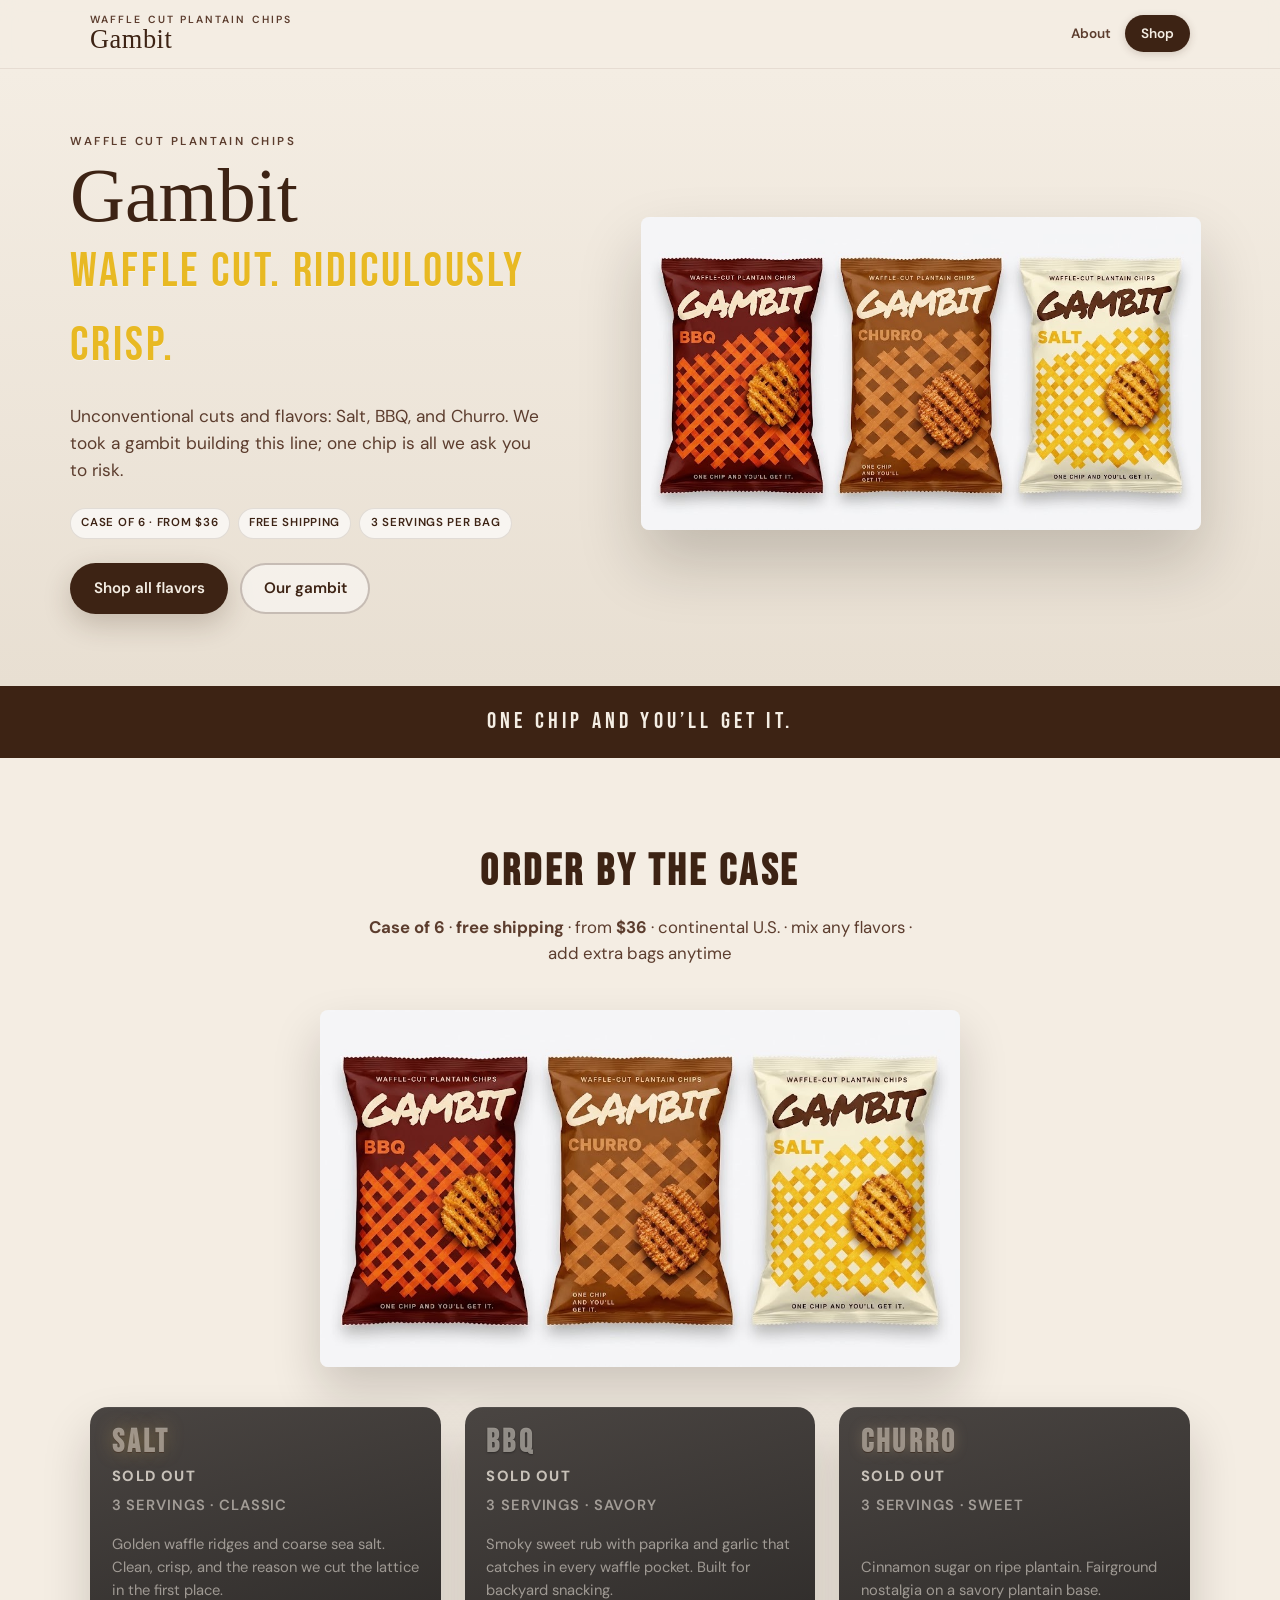
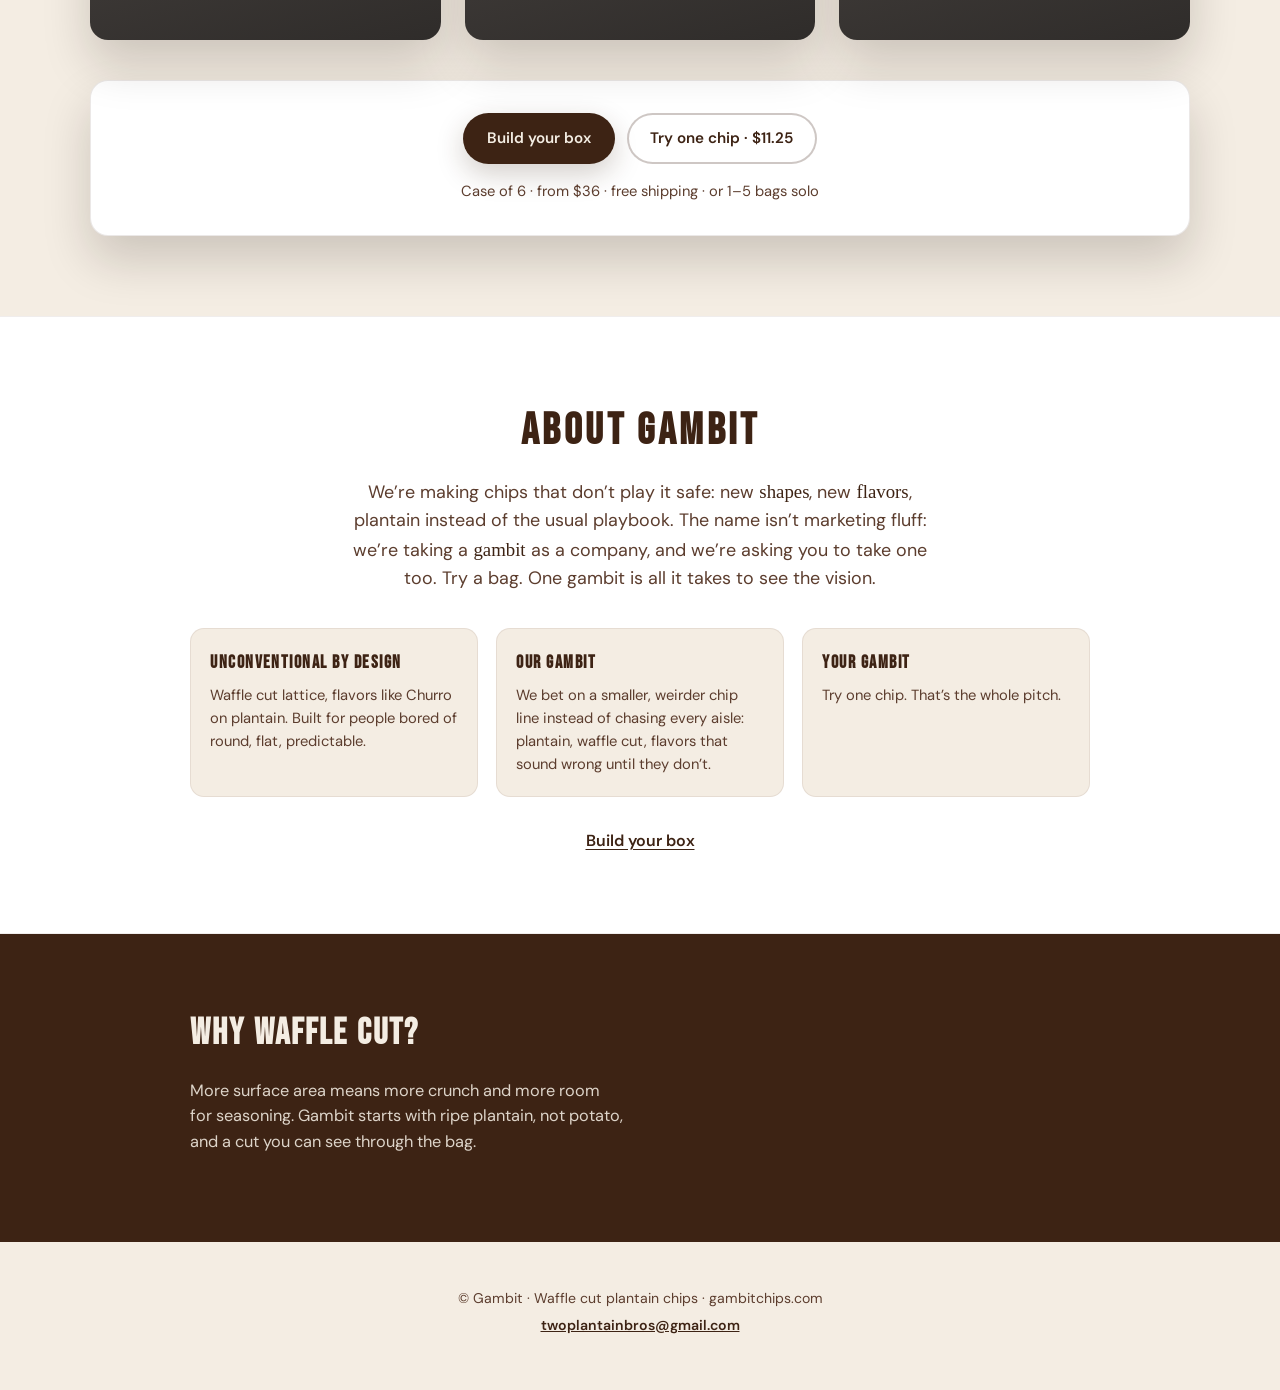
==== index.html @ 4ff1bb18 "Mark Churro sold out across shop and checkout. Co-authored-by: Cursor <cursoragent@cursor.com>" ====
<!DOCTYPE html>
<html lang="en">
  <head>
    <meta charset="utf-8" />
    <meta name="viewport" content="width=device-width, initial-scale=1" />
    <title>Gambit | Waffle Cut Plantain Chips</title>
    <meta
      name="description"
      content="Gambit waffle cut plantain chips: Salt, BBQ, and Churro. Case of 6 with free shipping from $36."
    />
    <meta property="og:type" content="website" />
    <meta property="og:title" content="Gambit | Waffle Cut Plantain Chips" />
    <meta
      property="og:description"
      content="Salt, BBQ, and Churro. One chip and you'll get it."
    />
    <meta property="og:image" content="https://gambitchips.com/assets/chips-three-bags.jpeg" />
    <meta name="twitter:card" content="summary_large_image" />
    <meta name="twitter:title" content="Gambit | Waffle Cut Plantain Chips" />
    <meta
      name="twitter:description"
      content="Salt, BBQ, and Churro. One chip and you'll get it."
    />
    <meta name="twitter:image" content="https://gambitchips.com/assets/chips-three-bags.jpeg" />
    <link rel="icon" href="assets/favicon.svg" type="image/svg+xml" />
    <link rel="apple-touch-icon" href="assets/favicon.svg" />
    <link rel="preconnect" href="https://fonts.googleapis.com" />
    <link rel="preconnect" href="https://fonts.gstatic.com" crossorigin />
    <link
      href="https://fonts.googleapis.com/css2?family=Bebas+Neue&family=DM+Sans:ital,opsz,wght@0,9..40,400;0,9..40,500;0,9..40,600;0,9..40,700;1,9..40,400&family=Permanent+Marker&display=swap"
      rel="stylesheet"
    />
    <link rel="stylesheet" href="assets/site.css" />
  </head>
  <body>
    <header class="site-header">
      <div class="header-inner">
        <a class="brand-lockup" href="index.html">
          <span>Waffle cut plantain chips</span>
          <span class="gambit">Gambit</span>
        </a>
        <nav class="header-nav" aria-label="Primary">
          <a href="#about">About</a>
          <a class="header-cta" href="build.html">Shop</a>
        </nav>
      </div>
    </header>

    <main id="top">
      <section class="hero waffle-texture" aria-labelledby="hero-title">
        <div class="hero-inner">
          <div class="hero-copy">
            <p class="eyebrow">Waffle cut plantain chips</p>
            <h1 id="hero-title">Gambit</h1>
            <p class="hero-flavor-line">Waffle cut. Ridiculously crisp.</p>
            <p class="hero-lede">
              Unconventional cuts and flavors: Salt, BBQ, and Churro. We took a gambit building
              this line; one chip is all we ask you to risk.
            </p>
            <div class="hero-badges" aria-label="Product highlights">
              <span class="badge">Case of 6 · from $36</span>
              <span class="badge">Free shipping</span>
              <span class="badge">3 servings per bag</span>
            </div>
            <div class="hero-actions">
              <a class="btn btn-primary" href="build.html">Shop all flavors</a>
              <a class="btn btn-ghost" href="#about">Our gambit</a>
            </div>
          </div>
          <figure class="hero-lineup">
            <img
              src="assets/chips-three-bags.jpeg"
              width="1024"
              height="572"
              alt="Gambit waffle cut plantain chips: BBQ, Churro, and Salt bags"
            />
          </figure>
        </div>
      </section>

      <div class="tagline-band" role="doc-subtitle">
        <p>One chip and you&rsquo;ll get it.</p>
      </div>

      <section class="flavors" id="shop" aria-labelledby="shop-title">
        <div class="section-head">
          <h2 id="shop-title">Order by the case</h2>
          <p>
            <strong>Case of 6</strong> · <strong>free shipping</strong> · from <strong>$36</strong> ·
            continental U.S. · mix any flavors · add extra bags anytime
          </p>
        </div>

        <figure class="shop-lineup">
          <img
            src="assets/chips-three-bags.jpeg"
            width="1024"
            height="572"
            alt="Gambit BBQ, Churro, and Salt bags. Pick your flavor below."
            loading="lazy"
          />
        </figure>

        <div class="flavor-grid">
          <article class="flavor-card salt is-sold-out">
            <div class="flavor-details">
              <h3 class="flavor-name">Salt</h3>
              <p class="sold-out-banner" role="status">Sold out</p>
              <p class="meta-line">3 servings · classic</p>
              <p>
                Golden waffle ridges and coarse sea salt. Clean, crisp, and the reason we cut the
                lattice in the first place.
              </p>
            </div>
          </article>

          <article class="flavor-card bbq is-sold-out">
            <div class="flavor-details">
              <h3 class="flavor-name">BBQ</h3>
              <p class="sold-out-banner" role="status">Sold out</p>
              <p class="meta-line">3 servings · savory</p>
              <p>
                Smoky sweet rub with paprika and garlic that catches in every waffle pocket. Built
                for backyard snacking.
              </p>
            </div>
          </article>

          <article class="flavor-card churro is-sold-out">
            <div class="flavor-details">
              <h3 class="flavor-name">Churro</h3>
              <p class="sold-out-banner" role="status">Sold out</p>
              <p class="meta-line">3 servings · sweet</p>
              <p>
                Cinnamon sugar on ripe plantain. Fairground nostalgia on a savory plantain base.
              </p>
            </div>
          </article>
        </div>

        <div class="shop-cta-panel">
          <div class="shop-cta-actions">
            <a class="btn btn-primary shop-cta-btn" href="build.html">Build your box</a>
            <a class="btn btn-ghost shop-cta-btn" href="buy.html">Try one chip · $11.25</a>
          </div>
          <p class="shop-cta-note">Case of 6 · from $36 · free shipping · or 1–5 bags solo</p>
        </div>
      </section>

      <section class="about" id="about" aria-labelledby="about-title">
        <div class="about-inner">
          <h2 id="about-title">About Gambit</h2>
          <p class="about-lede">
            We&rsquo;re making chips that don&rsquo;t play it safe: new <em>shapes</em>, new
            <em>flavors</em>, plantain instead of the usual playbook. The name isn&rsquo;t marketing
            fluff: we&rsquo;re taking a <em>gambit</em> as a company, and we&rsquo;re asking you to
            take one too. Try a bag. One gambit is all it takes to see the vision.
          </p>
          <ul class="about-pillars">
            <li>
              <strong>Unconventional by design</strong>
              <p>
                Waffle cut lattice, flavors like Churro on plantain. Built for people bored of
                round, flat, predictable.
              </p>
            </li>
            <li>
              <strong>Our gambit</strong>
              <p>
                We bet on a smaller, weirder chip line instead of chasing every aisle: plantain,
                waffle cut, flavors that sound wrong until they don&rsquo;t.
              </p>
            </li>
            <li>
              <strong>Your gambit</strong>
              <p>
                Try one chip. That&rsquo;s the whole pitch.
              </p>
            </li>
          </ul>
          <p class="about-cta"><a href="build.html">Build your box</a></p>
        </div>
      </section>

      <section class="story" id="story" aria-labelledby="story-title">
        <div class="story-inner">
          <div>
            <h2 id="story-title">Why waffle cut?</h2>
            <p>
              More surface area means more crunch and more room for seasoning. Gambit starts with
              ripe plantain, not potato, and a cut you can see through the bag.
            </p>
          </div>
        </div>
      </section>
    </main>

    <footer>
      <p>&copy; Gambit · Waffle cut plantain chips · gambitchips.com</p>
      <p>
        <a href="mailto:twoplantainbros@gmail.com">twoplantainbros@gmail.com</a>
      </p>
    </footer>

    <script>
      (function () {
        var qs = window.location.search;
        if (qs.indexOf("session_id=") !== -1 || qs.indexOf("paid=1") !== -1) {
          window.location.replace("build.html" + qs);
        }
      })();
    </script>
  </body>
</html>
---- assets/site.css ----
:root {
        --brown: #3d2314;
        --brown-soft: #5c3d2e;
        --cream: #f4ede3;
        --cream-dark: #e8dfd2;
        --salt-yellow: #e8b923;
        --bbq-maroon: #4a0e0e;
        --bbq-orange: #ff6b00;
        --churro-russet: #7a3b2a;
        --churro-tan: #d4a574;
        --salt-bag-bg: #efead9;
        --salt-bag-bg-deep: #e6dfcd;
        --salt-bag-title: #e2b45a;
        --churro-bag-bg: #ad6d3a;
        --churro-bag-bg-deep: #8f5e44;
        --churro-bag-title: #f0c994;
        --bbq-bag-bg: #754038;
        --bbq-bag-bg-deep: #591818;
        --bbq-bag-title: #c85520;
        --ink: #1a120c;
        --radius: 18px;
        --shadow: 0 24px 48px rgba(26, 18, 12, 0.18);
      }

      *,
      *::before,
      *::after {
        box-sizing: border-box;
      }

      html {
        scroll-behavior: smooth;
      }

      body {
        margin: 0;
        font-family: "DM Sans", system-ui, sans-serif;
        color: var(--ink);
        background: var(--cream);
        line-height: 1.55;
        -webkit-font-smoothing: antialiased;
      }

      a {
        color: inherit;
      }

      .waffle-texture {
        --waffle-color: rgba(232, 185, 35, 0.22);
        background-image: repeating-linear-gradient(
            45deg,
            transparent,
            transparent 14px,
            var(--waffle-color) 14px,
            var(--waffle-color) 18px
          ),
          repeating-linear-gradient(
            -45deg,
            transparent,
            transparent 14px,
            var(--waffle-color) 14px,
            var(--waffle-color) 18px
          );
      }

      .site-header {
        position: sticky;
        top: 0;
        z-index: 50;
        backdrop-filter: blur(12px);
        background: rgba(244, 237, 227, 0.92);
        border-bottom: 1px solid rgba(61, 35, 20, 0.08);
      }

      .header-inner {
        max-width: 1140px;
        margin: 0 auto;
        padding: 0.85rem 1.25rem;
        display: flex;
        align-items: center;
        justify-content: space-between;
        gap: 1rem;
      }

      .brand-lockup {
        display: flex;
        flex-direction: column;
        line-height: 1.1;
        text-decoration: none;
      }

      .brand-lockup span:first-child {
        font-size: 0.65rem;
        letter-spacing: 0.2em;
        font-weight: 600;
        color: var(--brown-soft);
        text-transform: uppercase;
      }

      .brand-lockup .gambit {
        font-family: "Permanent Marker", cursive;
        font-size: 1.65rem;
        color: var(--brown);
        letter-spacing: 0.02em;
      }

      .header-nav {
        display: flex;
        align-items: center;
        gap: 0.85rem;
      }

      .header-nav a {
        font-size: 0.85rem;
        font-weight: 600;
        text-decoration: none;
        color: var(--brown-soft);
      }

      .header-nav a:not(.header-cta):hover {
        color: var(--brown);
      }

      .header-nav a.header-cta {
        padding: 0.5rem 1rem;
        border-radius: 999px;
        background: var(--brown);
        color: var(--cream);
        box-shadow: 0 2px 8px rgba(61, 35, 20, 0.2);
        transition: transform 0.15s ease, box-shadow 0.15s ease, background 0.15s ease;
      }

      .header-nav a.header-cta:hover {
        transform: translateY(-1px);
        box-shadow: 0 8px 20px rgba(61, 35, 20, 0.28);
        background: #2e1a0f;
        color: var(--cream);
      }

      .header-nav a.header-cta:focus-visible {
        outline: 2px solid var(--salt-yellow);
        outline-offset: 2px;
      }

      .hero {
        position: relative;
        overflow: hidden;
        padding: clamp(2.5rem, 6vw, 4rem) 1.25rem clamp(3rem, 7vw, 4.5rem);
        background: linear-gradient(180deg, var(--cream) 0%, var(--cream-dark) 100%);
      }

      .hero-inner {
        position: relative;
        max-width: 1140px;
        margin: 0 auto;
        display: grid;
        gap: 2rem;
        align-items: center;
      }

      @media (min-width: 900px) {
        .hero-inner {
          grid-template-columns: 0.95fr 1.05fr;
          gap: 2.5rem;
        }
      }

      .hero-copy {
        text-align: center;
      }

      @media (min-width: 900px) {
        .hero-copy {
          text-align: left;
        }
      }

      .eyebrow {
        margin: 0 0 0.5rem;
        font-size: 0.72rem;
        font-weight: 600;
        letter-spacing: 0.22em;
        text-transform: uppercase;
        color: var(--brown-soft);
      }

      .hero h1 {
        margin: 0 0 0.25rem;
        font-family: "Permanent Marker", cursive;
        font-size: clamp(3rem, 10vw, 4.75rem);
        font-weight: 400;
        line-height: 0.95;
        color: var(--brown);
      }

      .hero-flavor-line {
        margin: 0 0 1.25rem;
        font-family: "Bebas Neue", sans-serif;
        font-size: clamp(2rem, 6vw, 3rem);
        letter-spacing: 0.06em;
        color: var(--salt-yellow);
        text-shadow: 0 1px 0 rgba(255, 255, 255, 0.4);
      }

      .hero-lede {
        margin: 0 0 1.5rem;
        font-size: 1.08rem;
        max-width: 30rem;
        color: var(--brown-soft);
      }

      @media (min-width: 900px) {
        .hero-lede {
          margin-inline: 0;
        }
      }

      .hero-badges {
        display: flex;
        flex-wrap: wrap;
        gap: 0.5rem;
        justify-content: center;
        margin-bottom: 1.5rem;
      }

      @media (min-width: 900px) {
        .hero-badges {
          justify-content: flex-start;
        }
      }

      .badge {
        font-size: 0.72rem;
        font-weight: 600;
        letter-spacing: 0.06em;
        text-transform: uppercase;
        padding: 0.35rem 0.65rem;
        border-radius: 999px;
        background: rgba(255, 255, 255, 0.65);
        border: 1px solid rgba(61, 35, 20, 0.12);
        color: var(--brown);
      }

      .hero-actions {
        display: flex;
        flex-wrap: wrap;
        gap: 0.75rem;
        justify-content: center;
      }

      @media (min-width: 900px) {
        .hero-actions {
          justify-content: flex-start;
        }
      }

      .btn {
        display: inline-flex;
        align-items: center;
        justify-content: center;
        padding: 0.75rem 1.35rem;
        border-radius: 999px;
        font-weight: 600;
        font-size: 0.95rem;
        text-decoration: none;
        border: 2px solid transparent;
        transition: transform 0.15s ease, box-shadow 0.15s ease;
      }

      .btn-primary {
        background: var(--brown);
        color: var(--cream);
        box-shadow: 0 10px 28px rgba(61, 35, 20, 0.22);
      }

      .btn-primary:hover {
        transform: translateY(-2px);
      }

      .btn-ghost {
        border-color: rgba(61, 35, 20, 0.25);
        color: var(--brown);
        background: rgba(255, 255, 255, 0.5);
      }

      .btn-ghost:hover {
        background: #fff;
      }

      .hero-lineup {
        margin: 0;
        padding: 0.5rem 0;
      }

      .hero-lineup img {
        display: block;
        width: 100%;
        max-width: 560px;
        margin: 0 auto;
        height: auto;
        border-radius: 8px;
        box-shadow: 0 32px 64px rgba(26, 18, 12, 0.2);
      }

      .bag-frame {
        position: relative;
        overflow: hidden;
        border-radius: 8px;
        box-shadow: 0 12px 28px rgba(26, 18, 12, 0.15);
      }

      .tagline-band {
        text-align: center;
        padding: 1.1rem 1.25rem;
        background: var(--brown);
        color: var(--cream);
      }

      .tagline-band p {
        margin: 0;
        font-family: "Bebas Neue", sans-serif;
        font-size: clamp(1.15rem, 3vw, 1.45rem);
        letter-spacing: 0.18em;
      }

      .about {
        padding: clamp(3rem, 8vw, 5rem) 1.25rem;
        background: #fff;
        border-block: 1px solid rgba(61, 35, 20, 0.08);
      }

      .about-inner {
        max-width: 900px;
        margin: 0 auto;
      }

      .about h2 {
        margin: 0 0 0.75rem;
        font-family: "Bebas Neue", sans-serif;
        font-size: clamp(2rem, 5vw, 2.75rem);
        letter-spacing: 0.08em;
        color: var(--brown);
        text-align: center;
      }

      .about-lede {
        margin: 0 auto 2.25rem;
        max-width: 38rem;
        text-align: center;
        font-size: 1.12rem;
        color: var(--brown-soft);
      }

      .about-lede em {
        font-style: normal;
        font-family: "Permanent Marker", cursive;
        font-size: 1.05em;
        color: var(--brown);
      }

      .about-pillars {
        display: grid;
        gap: 1.15rem;
        margin: 0 0 2rem;
        padding: 0;
        list-style: none;
      }

      @media (min-width: 720px) {
        .about-pillars {
          grid-template-columns: repeat(3, 1fr);
        }
      }

      .about-pillars li {
        padding: 1.25rem 1.2rem;
        border-radius: 14px;
        background: var(--cream);
        border: 1px solid rgba(61, 35, 20, 0.08);
      }

      .about-pillars strong {
        display: block;
        font-family: "Bebas Neue", sans-serif;
        letter-spacing: 0.08em;
        font-size: 1.15rem;
        color: var(--brown);
        margin-bottom: 0.4rem;
      }

      .about-pillars p {
        margin: 0;
        font-size: 0.92rem;
        color: var(--brown-soft);
      }

      .about-cta {
        text-align: center;
        margin: 0;
        font-size: 1rem;
        color: var(--brown);
        font-weight: 600;
      }

      .about-cta a {
        color: var(--brown);
        text-decoration: underline;
        text-underline-offset: 3px;
      }

      .flavors {
        padding: clamp(3rem, 8vw, 5rem) 1.25rem;
        max-width: 1140px;
        margin: 0 auto;
      }

      .section-head {
        text-align: center;
        margin-bottom: 2.75rem;
      }

      .section-head h2 {
        margin: 0 0 0.5rem;
        font-family: "Bebas Neue", sans-serif;
        font-size: clamp(2rem, 5vw, 2.75rem);
        letter-spacing: 0.08em;
        color: var(--brown);
      }

      .section-head p {
        margin: 0 auto;
        max-width: 36rem;
        color: var(--brown-soft);
        font-size: 1.05rem;
      }

      .flavor-grid {
        display: grid;
        gap: 1.5rem;
      }

      @media (min-width: 720px) {
        .flavor-grid {
          grid-template-columns: repeat(3, 1fr);
        }
      }

      .flavor-card {
        display: flex;
        flex-direction: column;
        border-radius: var(--radius);
        overflow: hidden;
        box-shadow: var(--shadow);
        transition: transform 0.2s ease, box-shadow 0.2s ease;
      }

      .flavor-card:hover {
        transform: translateY(-6px);
        box-shadow: 0 32px 56px rgba(26, 18, 12, 0.22);
      }

      .flavor-card.is-sold-out:hover {
        transform: none;
        box-shadow: var(--shadow);
      }

      .flavor-card:focus-within {
        outline: 3px solid var(--brown);
        outline-offset: 4px;
      }

      .shop-lineup {
        margin: 0 auto 2.5rem;
        max-width: 640px;
      }

      .shop-lineup img {
        display: block;
        width: 100%;
        height: auto;
        border-radius: 8px;
        box-shadow: var(--shadow);
      }

      .flavor-details {
        padding: 1.25rem 1.35rem 1.4rem;
        flex: 1;
        display: flex;
        flex-direction: column;
        color: var(--cream);
      }

      .flavor-card.salt .flavor-details {
        background: linear-gradient(
          165deg,
          var(--salt-bag-bg) 0%,
          var(--salt-bag-bg) 55%,
          var(--salt-bag-bg-deep) 100%
        );
        color: var(--ink);
        box-shadow: inset 0 1px 0 rgba(255, 255, 255, 0.4);
      }

      .flavor-card.bbq .flavor-details {
        background: linear-gradient(
          165deg,
          var(--bbq-bag-bg) 0%,
          var(--bbq-bag-bg-deep) 100%
        );
        box-shadow: inset 0 1px 0 rgba(255, 255, 255, 0.1);
      }

      .flavor-card.is-sold-out .flavor-details {
        position: relative;
        background: linear-gradient(165deg, #4a4542 0%, #2f2c2a 100%) !important;
        box-shadow: inset 0 1px 0 rgba(255, 255, 255, 0.05);
      }

      .flavor-card.is-sold-out .flavor-name {
        color: rgba(244, 237, 227, 0.5) !important;
        text-shadow: none;
      }

      .flavor-card.is-sold-out .meta-line,
      .flavor-card.is-sold-out .flavor-details p:not(.sold-out-banner) {
        color: rgba(244, 237, 227, 0.55) !important;
      }

      .flavor-card.is-sold-out .sold-out-banner {
        color: rgba(244, 237, 227, 0.75);
        margin-bottom: 0.4rem;
      }

      .flavor-card.churro .flavor-details {
        background: linear-gradient(
          165deg,
          var(--churro-bag-bg) 0%,
          var(--churro-bag-bg) 50%,
          var(--churro-bag-bg-deep) 100%
        );
        color: var(--cream);
        box-shadow: inset 0 1px 0 rgba(255, 255, 255, 0.1);
      }

      .flavor-name {
        margin: 0 0 0.35rem;
        font-family: "Bebas Neue", sans-serif;
        font-size: 2rem;
        letter-spacing: 0.1em;
        line-height: 1;
      }

      .flavor-card.salt .flavor-name {
        color: var(--salt-bag-title);
        text-shadow:
          0 1px 0 rgba(61, 35, 20, 0.4),
          0 0 18px rgba(226, 180, 90, 0.35);
      }

      .flavor-card.bbq .flavor-name {
        color: var(--bbq-bag-title);
        text-shadow: 0 1px 2px rgba(0, 0, 0, 0.35);
      }

      .flavor-card.churro .flavor-name {
        color: var(--churro-bag-title);
        text-shadow:
          0 1px 0 rgba(44, 24, 12, 0.45),
          0 0 14px rgba(240, 201, 148, 0.25);
      }

      .flavor-details p {
        margin: 0 0 1rem;
        font-size: 0.92rem;
        opacity: 0.92;
        flex: 1;
      }

      .flavor-details p.sold-out-banner {
        flex: 0 0 auto;
        align-self: flex-start;
        opacity: 1;
      }

      .flavor-details .limited-banner {
        flex: none;
        align-self: flex-start;
      }

      .flavor-card.salt .flavor-details p:not(.sold-out-banner):not(.limited-banner),
      .flavor-card.salt .meta-line,
      .flavor-card.salt .size-note {
        color: var(--brown-soft);
        opacity: 1;
      }

      .flavor-card.salt .price {
        color: var(--brown);
      }

      .flavor-card.bbq .meta-line,
      .flavor-card.bbq .flavor-details p:not(.sold-out-banner):not(.limited-banner),
      .flavor-card.bbq .price,
      .flavor-card.bbq .size-note {
        color: var(--cream);
        opacity: 1;
      }

      .flavor-card.bbq .size-note {
        opacity: 0.9;
      }

      .flavor-card.churro .meta-line,
      .flavor-card.churro .flavor-details p:not(.sold-out-banner):not(.limited-banner),
      .flavor-card.churro .price,
      .flavor-card.churro .size-note {
        color: var(--cream);
        opacity: 1;
      }

      .flavor-card.churro .size-note {
        opacity: 0.92;
      }

      .meta-line {
        font-size: 0.8rem;
        font-weight: 600;
        letter-spacing: 0.06em;
        text-transform: uppercase;
        opacity: 0.85;
        margin-bottom: 0.75rem;
      }

      .price-row {
        display: flex;
        align-items: baseline;
        justify-content: space-between;
        gap: 0.75rem;
        margin-bottom: 0.85rem;
      }

      .price {
        font-weight: 700;
        font-size: 1.2rem;
      }

      .size-note {
        font-size: 0.75rem;
        opacity: 0.75;
        letter-spacing: 0.04em;
        text-transform: uppercase;
      }

      .btn-buy {
        display: inline-flex;
        align-items: center;
        justify-content: center;
        padding: 0.7rem 1rem;
        border-radius: 12px;
        font-weight: 600;
        text-decoration: none;
        text-align: center;
        transition: transform 0.15s ease, filter 0.15s ease;
      }

      .flavor-card.salt .btn-buy {
        background: var(--brown);
        color: var(--cream);
      }

      .flavor-card.bbq .btn-buy {
        background: var(--bbq-orange);
        color: #1a0800;
      }

      .flavor-card.churro .btn-buy {
        background: var(--churro-bag-title);
        color: var(--churro-bag-bg-deep);
      }

      .btn-buy:hover {
        transform: scale(1.02);
        filter: brightness(1.05);
      }

      .btn-buy:focus-visible {
        outline: 2px solid #fff;
        outline-offset: 2px;
      }

      .order-panel {
        margin-top: 2.5rem;
        padding: clamp(1.5rem, 4vw, 2rem);
        border-radius: var(--radius);
        background: #fff;
        border: 1px solid rgba(61, 35, 20, 0.1);
        box-shadow: var(--shadow);
      }

      .order-panel h3 {
        margin: 0 0 0.35rem;
        font-family: "Bebas Neue", sans-serif;
        font-size: 1.85rem;
        letter-spacing: 0.08em;
        color: var(--brown);
      }

      .order-panel .order-intro {
        margin: 0 0 1.5rem;
        color: var(--brown-soft);
        font-size: 0.95rem;
      }

      .qty-rows {
        display: grid;
        gap: 0.85rem;
        margin-bottom: 1.25rem;
      }

      .qty-row {
        display: grid;
        grid-template-columns: 1fr auto;
        align-items: center;
        gap: 1rem;
        padding: 0.85rem 1rem;
        border-radius: 12px;
        background: var(--cream);
      }

      .qty-row strong {
        font-family: "Bebas Neue", sans-serif;
        letter-spacing: 0.1em;
        font-size: 1.2rem;
        color: var(--brown);
      }

      .qty-row span.flavor-hint {
        display: block;
        font-size: 0.8rem;
        font-weight: 500;
        color: var(--brown-soft);
        letter-spacing: 0;
      }

      .qty-stepper {
        display: inline-flex;
        align-items: center;
        gap: 0.35rem;
      }

      .qty-stepper button {
        width: 2.25rem;
        height: 2.25rem;
        border-radius: 8px;
        border: 1px solid rgba(61, 35, 20, 0.2);
        background: #fff;
        font-size: 1.1rem;
        font-weight: 700;
        cursor: pointer;
        color: var(--brown);
      }

      .qty-stepper button:hover {
        background: var(--cream-dark);
      }

      .qty-stepper button[data-action="dec"] {
        font-size: 0;
        line-height: 0;
      }

      .qty-stepper button[data-action="dec"]::before {
        content: "";
        display: block;
        width: 0.65rem;
        height: 2px;
        margin: 0 auto;
        background: currentColor;
        border-radius: 1px;
      }

      .qty-stepper input {
        width: 2.5rem;
        text-align: center;
        border: none;
        background: transparent;
        font-weight: 700;
        font-size: 1rem;
        color: var(--ink);
      }

      .order-summary {
        padding: 1rem 1.1rem;
        border-radius: 12px;
        background: var(--brown);
        color: var(--cream);
        margin-bottom: 1.5rem;
      }

      .order-summary p {
        margin: 0.25rem 0;
        font-size: 0.95rem;
      }

      .order-summary .total-line {
        font-family: "Bebas Neue", sans-serif;
        font-size: 1.5rem;
        letter-spacing: 0.06em;
      }

      .order-summary .warn {
        color: #ffc896;
        font-size: 0.88rem;
        margin-top: 0.5rem;
      }

      .order-summary.ok .warn {
        display: none;
      }

      .ship-fields {
        display: grid;
        gap: 0.85rem;
      }

      @media (min-width: 640px) {
        .ship-fields {
          grid-template-columns: 1fr 1fr;
        }

        .ship-fields .full {
          grid-column: 1 / -1;
        }
      }

      .ship-fields label {
        display: flex;
        flex-direction: column;
        gap: 0.3rem;
        font-size: 0.78rem;
        font-weight: 600;
        letter-spacing: 0.04em;
        text-transform: uppercase;
        color: var(--brown-soft);
      }

      .ship-fields input,
      .ship-fields textarea {
        font: inherit;
        padding: 0.65rem 0.75rem;
        border-radius: 10px;
        border: 1px solid rgba(61, 35, 20, 0.18);
        background: #fff;
        text-transform: none;
        letter-spacing: normal;
        font-weight: 400;
      }

      .ship-fields textarea {
        min-height: 4rem;
        resize: vertical;
      }

      .order-submit {
        margin-top: 1.25rem;
        width: 100%;
        padding: 0.85rem 1rem;
        border: none;
        border-radius: 12px;
        font: inherit;
        font-weight: 700;
        font-size: 1rem;
        cursor: pointer;
        background: linear-gradient(180deg, var(--salt-yellow), #d4a012);
        color: var(--ink);
        box-shadow: 0 8px 22px rgba(61, 35, 20, 0.2);
      }

      .order-submit:disabled {
        opacity: 0.45;
        cursor: not-allowed;
        box-shadow: none;
      }

      .order-setup-note {
        margin-top: 1rem;
        font-size: 0.85rem;
        color: var(--brown-soft);
      }

      .story {
        background: var(--brown);
        color: var(--cream);
        padding: clamp(3rem, 8vw, 4.5rem) 1.25rem;
      }

      .story-inner {
        max-width: 900px;
        margin: 0 auto;
        display: grid;
        gap: 2rem;
        align-items: start;
      }

      @media (min-width: 768px) {
        .story-inner {
          grid-template-columns: 1fr 1fr;
        }
      }

      .story h2 {
        margin: 0 0 1rem;
        font-family: "Bebas Neue", sans-serif;
        font-size: 2.25rem;
        letter-spacing: 0.06em;
      }

      .story p {
        margin: 0 0 1rem;
        color: rgba(244, 237, 227, 0.88);
        font-size: 1.02rem;
      }

      footer {
        padding: 2.5rem 1.25rem 3rem;
        text-align: center;
        font-size: 0.88rem;
        color: var(--brown-soft);
        background: var(--cream);
      }

      footer a {
        color: var(--brown);
        font-weight: 600;
      }

      footer p {
        margin: 0.35rem 0;
      }

      .celebrate-overlay {
        position: fixed;
        inset: 0;
        z-index: 200;
        display: grid;
        place-items: center;
        padding: 1.25rem;
        background: rgba(26, 18, 12, 0.55);
        backdrop-filter: blur(6px);
        animation: celebrate-in 0.35s ease;
      }

      @keyframes celebrate-in {
        from {
          opacity: 0;
        }
        to {
          opacity: 1;
        }
      }

      .celebrate-card {
        max-width: 420px;
        width: 100%;
        padding: clamp(1.75rem, 5vw, 2.25rem);
        border-radius: 20px;
        background: linear-gradient(165deg, #faf6ef, var(--cream));
        border: 2px solid rgba(232, 185, 35, 0.45);
        box-shadow: 0 32px 64px rgba(26, 18, 12, 0.35);
        text-align: center;
      }

      .celebrate-card .emoji {
        font-size: 2.5rem;
        line-height: 1;
        margin-bottom: 0.5rem;
      }

      .celebrate-card h2 {
        margin: 0 0 0.65rem;
        font-family: "Permanent Marker", cursive;
        font-size: clamp(1.75rem, 5vw, 2.25rem);
        color: var(--brown);
        line-height: 1.1;
      }

      .celebrate-card p {
        margin: 0 0 1rem;
        color: var(--brown-soft);
        font-size: 1rem;
      }

      .celebrate-card .order-recap {
        margin: 0 0 1.25rem;
        padding: 0.75rem 1rem;
        border-radius: 12px;
        background: rgba(255, 255, 255, 0.65);
        font-size: 0.9rem;
        color: var(--brown);
      }

      .celebrate-dismiss {
        display: inline-flex;
        align-items: center;
        justify-content: center;
        padding: 0.7rem 1.35rem;
        border: none;
        border-radius: 999px;
        font: inherit;
        font-weight: 700;
        cursor: pointer;
        background: var(--brown);
        color: var(--cream);
      }

      .celebrate-dismiss:hover {
        filter: brightness(1.05);
      }

      .limited-banner,
      .stock-pill--limited {
        display: inline-flex;
        align-items: center;
        justify-content: center;
        box-sizing: border-box;
        height: 1.375rem;
        margin: 0 0 0.55rem;
        padding: 0 0.65rem;
        font-size: 0.6875rem;
        font-weight: 800;
        letter-spacing: 0.07em;
        text-transform: uppercase;
        line-height: 1;
        border-radius: 999px;
        color: #3d2314;
        background: #f0c929;
        box-shadow: 0 0 0 1px rgba(61, 35, 20, 0.22);
      }

      .sold-out-banner,
      .stock-pill--sold-out {
        display: block;
        margin: 0.35rem 0 0;
        padding: 0;
        background: none;
        box-shadow: none;
        border-radius: 0;
        font-size: 0.78rem;
        font-weight: 800;
        letter-spacing: 0.1em;
        text-transform: uppercase;
        color: var(--brown-soft);
      }

      .qty-row .stock-pill--limited {
        margin: 0.35rem 0 0;
      }

      .qty-row--sold-out {
        background: rgba(61, 35, 20, 0.06);
      }

      .qty-row--sold-out .qty-stepper {
        opacity: 0.45;
      }

      .shop-cta-panel {
        margin-top: 2.5rem;
        padding: 2rem 1.25rem;
        text-align: center;
        border-radius: var(--radius);
        background: #fff;
        border: 1px solid rgba(61, 35, 20, 0.1);
        box-shadow: var(--shadow);
      }

      .shop-cta-actions {
        display: flex;
        flex-wrap: wrap;
        gap: 0.75rem;
        justify-content: center;
      }

      .shop-cta-btn {
        flex: 0 1 auto;
      }

      .purchase-tier {
        display: grid;
        grid-template-columns: 1fr 1fr;
        gap: 0.75rem;
        margin-bottom: 1.25rem;
      }

      @media (max-width: 520px) {
        .purchase-tier {
          grid-template-columns: 1fr;
        }
      }

      .purchase-tier-card {
        display: flex;
        flex-direction: column;
        gap: 0.2rem;
        padding: 1rem 1.1rem;
        border-radius: 14px;
        text-decoration: none;
        color: inherit;
        border: 2px solid rgba(61, 35, 20, 0.12);
        background: #fff;
        transition: border-color 0.15s ease, box-shadow 0.15s ease;
      }

      .purchase-tier-card:hover {
        border-color: rgba(61, 35, 20, 0.28);
      }

      .purchase-tier-card.is-active {
        border-color: var(--brown);
        box-shadow: 0 8px 24px rgba(61, 35, 20, 0.12);
      }

      .purchase-tier-card .tier-label {
        font-family: "Bebas Neue", sans-serif;
        letter-spacing: 0.08em;
        font-size: 1.15rem;
        color: var(--brown);
      }

      .purchase-tier-card .tier-price {
        font-weight: 700;
        font-size: 1rem;
        color: var(--ink);
      }

      .purchase-tier-card .tier-note {
        font-size: 0.78rem;
        color: var(--brown-soft);
        line-height: 1.35;
      }

      .shop-cta-note {
        margin: 1rem 0 0;
        font-size: 0.92rem;
        color: var(--brown-soft);
      }

      .build-page {
        padding: clamp(2rem, 5vw, 3rem) 1.25rem clamp(3rem, 8vw, 4rem);
        background: var(--cream-dark);
      }

      .build-page-inner {
        max-width: 640px;
        margin: 0 auto;
      }

      .build-back {
        display: inline-block;
        margin-bottom: 1.25rem;
        font-size: 0.88rem;
        font-weight: 600;
        color: var(--brown-soft);
        text-decoration: none;
      }

      .build-back:hover {
        color: var(--brown);
      }

      .build-page .order-panel {
        margin-top: 0;
      }

      .build-title {
        margin: 0 0 0.35rem;
        font-family: "Bebas Neue", sans-serif;
        font-size: clamp(1.85rem, 5vw, 2.25rem);
        letter-spacing: 0.08em;
        color: var(--brown);
        font-weight: 400;
      }
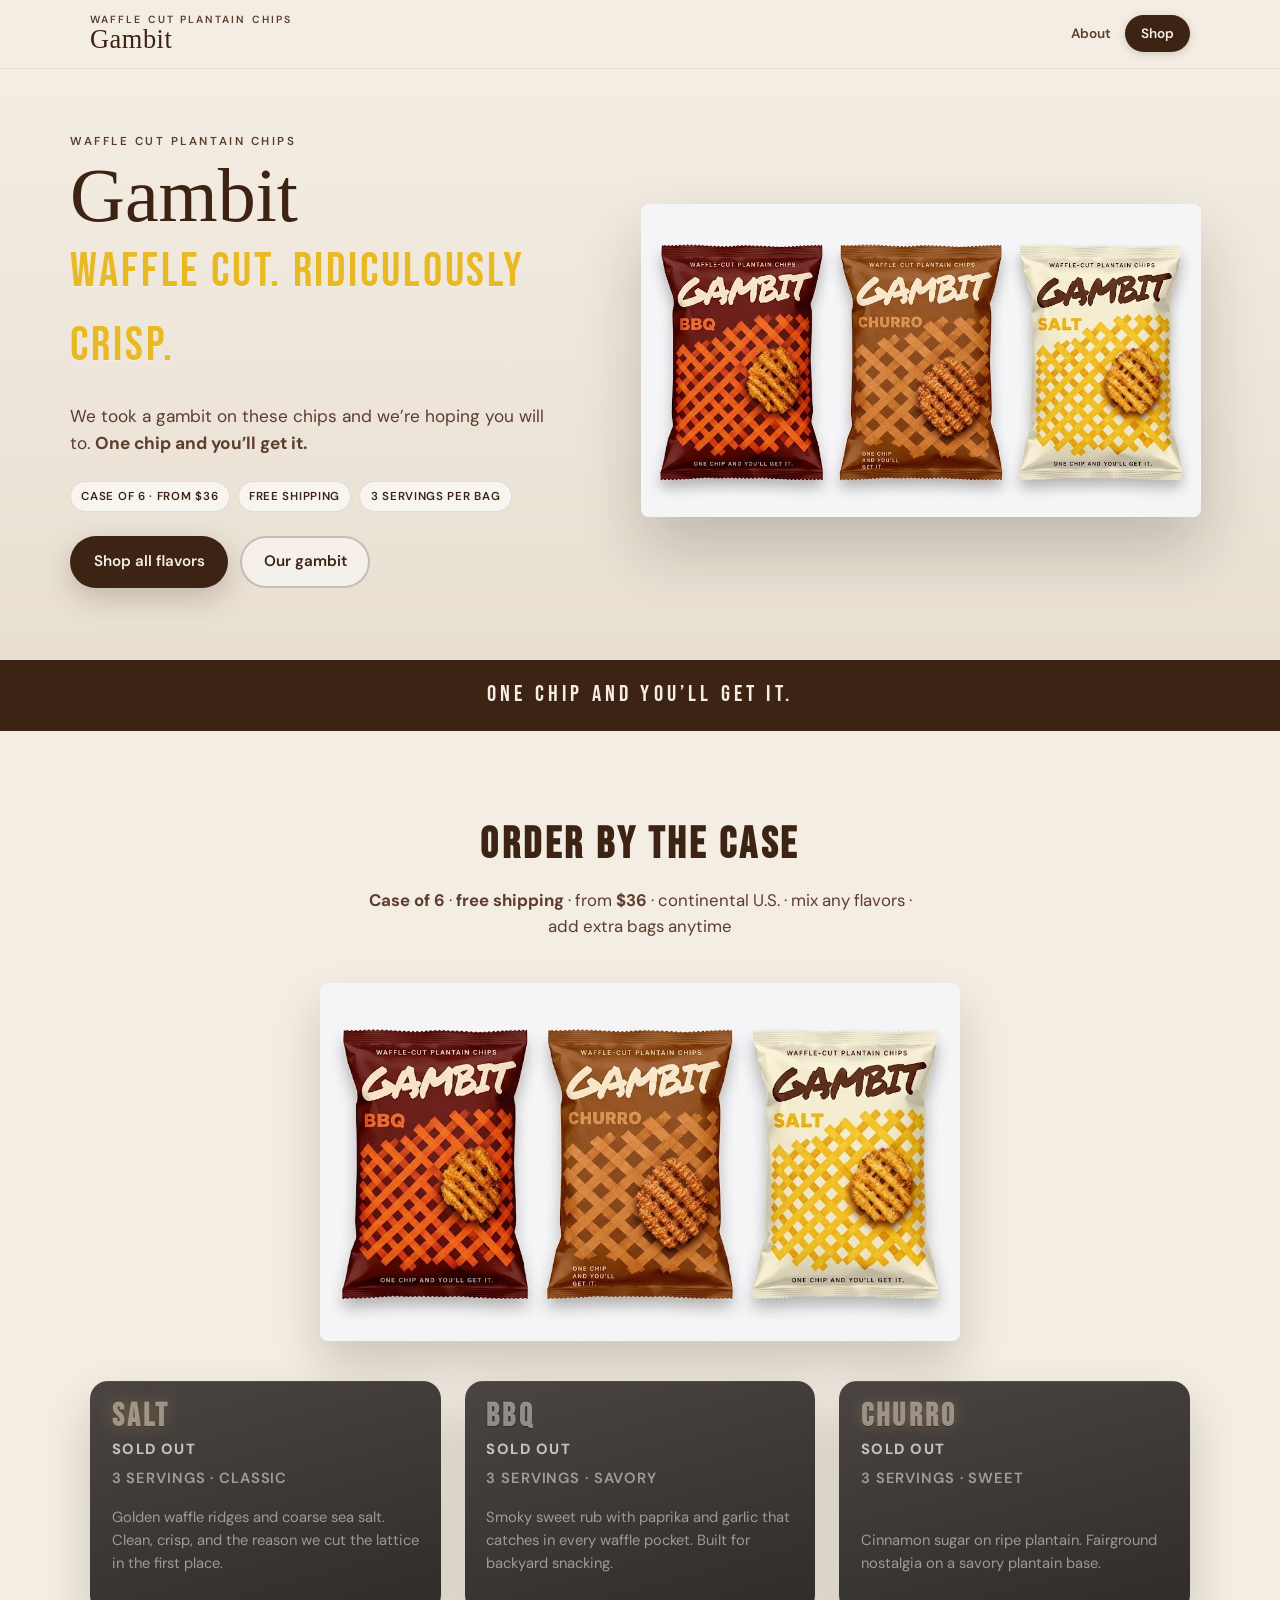
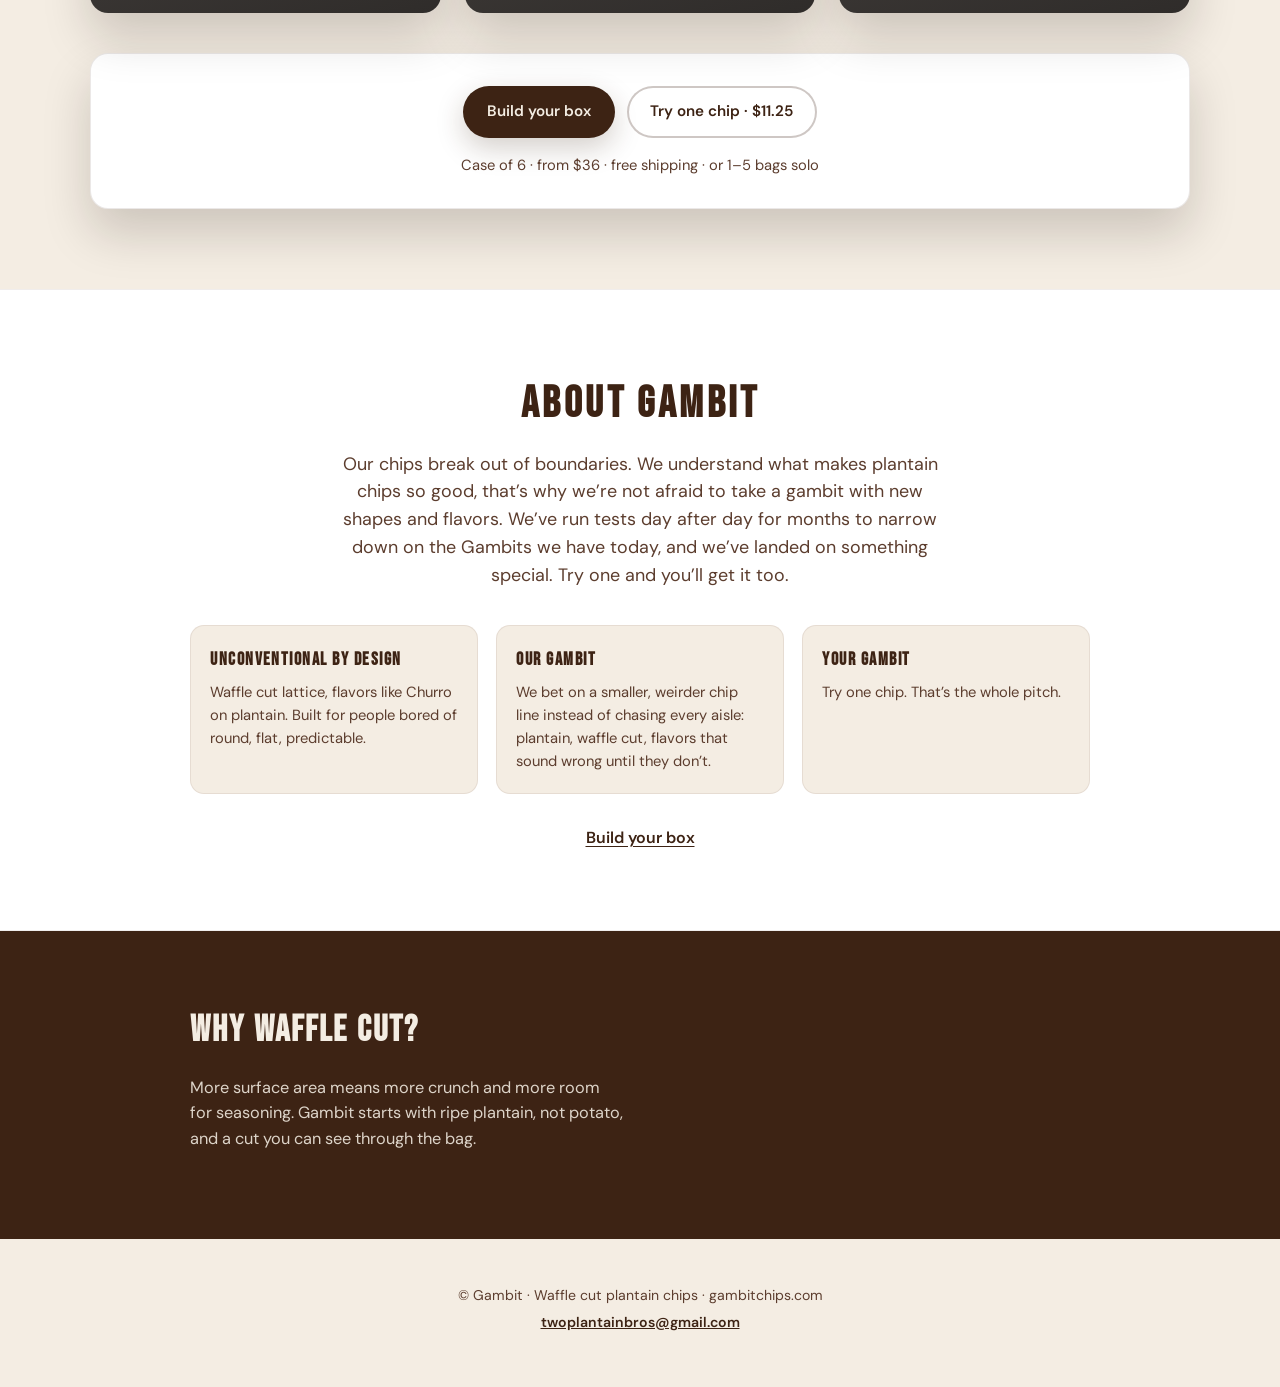
==== commit 4cdc97c5: "Update hero lede and about intro copy; add WEBSITE_COPY.md. Hero emphasizes gambit pitch with bold t" ====
--- a/index.html
+++ b/index.html
@@ -54,8 +54,8 @@
             <h1 id="hero-title">Gambit</h1>
             <p class="hero-flavor-line">Waffle cut. Ridiculously crisp.</p>
             <p class="hero-lede">
-              Unconventional cuts and flavors: Salt, BBQ, and Churro. We took a gambit building
-              this line; one chip is all we ask you to risk.
+              We took a gambit on these chips and we&rsquo;re hoping you will to.
+              <strong>One chip and you&rsquo;ll get it.</strong>
             </p>
             <div class="hero-badges" aria-label="Product highlights">
               <span class="badge">Case of 6 · from $36</span>
@@ -151,10 +151,10 @@
         <div class="about-inner">
           <h2 id="about-title">About Gambit</h2>
           <p class="about-lede">
-            We&rsquo;re making chips that don&rsquo;t play it safe: new <em>shapes</em>, new
-            <em>flavors</em>, plantain instead of the usual playbook. The name isn&rsquo;t marketing
-            fluff: we&rsquo;re taking a <em>gambit</em> as a company, and we&rsquo;re asking you to
-            take one too. Try a bag. One gambit is all it takes to see the vision.
+            Our chips break out of boundaries. We understand what makes plantain chips so good,
+            that&rsquo;s why we&rsquo;re not afraid to take a gambit with new shapes and flavors.
+            We&rsquo;ve run tests day after day for months to narrow down on the Gambits we have
+            today, and we&rsquo;ve landed on something special. Try one and you&rsquo;ll get it too.
           </p>
           <ul class="about-pillars">
             <li>
--- a/assets/site.css
+++ b/assets/site.css
@@ -1180,3 +1180,126 @@
         color: var(--brown);
         font-weight: 400;
       }
+
+      .build-page-inner--narrow {
+        max-width: 36rem;
+      }
+
+      .waitlist-panel {
+        margin: 1.25rem 0 0;
+        padding: 1.35rem 1.25rem;
+        border-radius: var(--radius);
+        background: #fff;
+        border: 1px solid rgba(61, 35, 20, 0.12);
+        box-shadow: var(--shadow);
+      }
+
+      .waitlist-panel--hero {
+        margin-top: 0.5rem;
+      }
+
+      .waitlist-modal {
+        position: fixed;
+        inset: 0;
+        z-index: 200;
+        display: grid;
+        place-items: center;
+        padding: 1.25rem;
+        background: rgba(26, 18, 12, 0.55);
+        backdrop-filter: blur(6px);
+        animation: celebrate-in 0.35s ease;
+      }
+
+      .waitlist-modal-card {
+        max-width: 420px;
+        width: 100%;
+        padding: clamp(1.5rem, 5vw, 2rem);
+        border-radius: 20px;
+        background: linear-gradient(165deg, #faf6ef, var(--cream));
+        border: 1px solid rgba(61, 35, 20, 0.12);
+        box-shadow: 0 32px 64px rgba(26, 18, 12, 0.35);
+        text-align: center;
+      }
+
+      .waitlist-modal-card .waitlist-eyebrow {
+        margin-bottom: 0.5rem;
+      }
+
+      .waitlist-modal-card .waitlist-title {
+        margin-bottom: 0.75rem;
+      }
+
+      .waitlist-modal-card .waitlist-copy {
+        margin-bottom: 1.25rem;
+      }
+
+      .waitlist-actions--center {
+        justify-content: center;
+      }
+
+      .waitlist-modal-close {
+        display: block;
+        margin: 1rem auto 0;
+        padding: 0;
+        border: none;
+        background: none;
+        font: inherit;
+        font-size: 0.85rem;
+        font-weight: 600;
+        color: var(--brown-soft);
+        cursor: pointer;
+        text-decoration: underline;
+        text-underline-offset: 3px;
+      }
+
+      .waitlist-modal-close:hover {
+        color: var(--brown);
+      }
+
+      .waitlist-eyebrow {
+        margin: 0 0 0.35rem;
+        font-size: 0.72rem;
+        font-weight: 700;
+        letter-spacing: 0.12em;
+        text-transform: uppercase;
+        color: var(--brown-soft);
+      }
+
+      .waitlist-title {
+        margin: 0 0 0.65rem;
+        font-family: "Bebas Neue", sans-serif;
+        font-size: 1.65rem;
+        letter-spacing: 0.06em;
+        color: var(--brown);
+        font-weight: 400;
+        line-height: 1.1;
+      }
+
+      .waitlist-panel--hero .waitlist-title {
+        font-size: clamp(1.85rem, 5vw, 2.35rem);
+      }
+
+      .waitlist-copy {
+        margin: 0 0 1.1rem;
+        font-size: 0.95rem;
+        line-height: 1.55;
+        color: var(--brown-soft);
+      }
+
+      .waitlist-actions {
+        display: flex;
+        flex-wrap: wrap;
+        gap: 0.65rem;
+      }
+
+      .waitlist-fine {
+        margin: 0.85rem 0 0;
+        font-size: 0.78rem;
+        color: var(--brown-soft);
+        opacity: 0.85;
+      }
+
+      body.all-flavors-sold-out .order-checkout-block {
+        display: none;
+      }
+
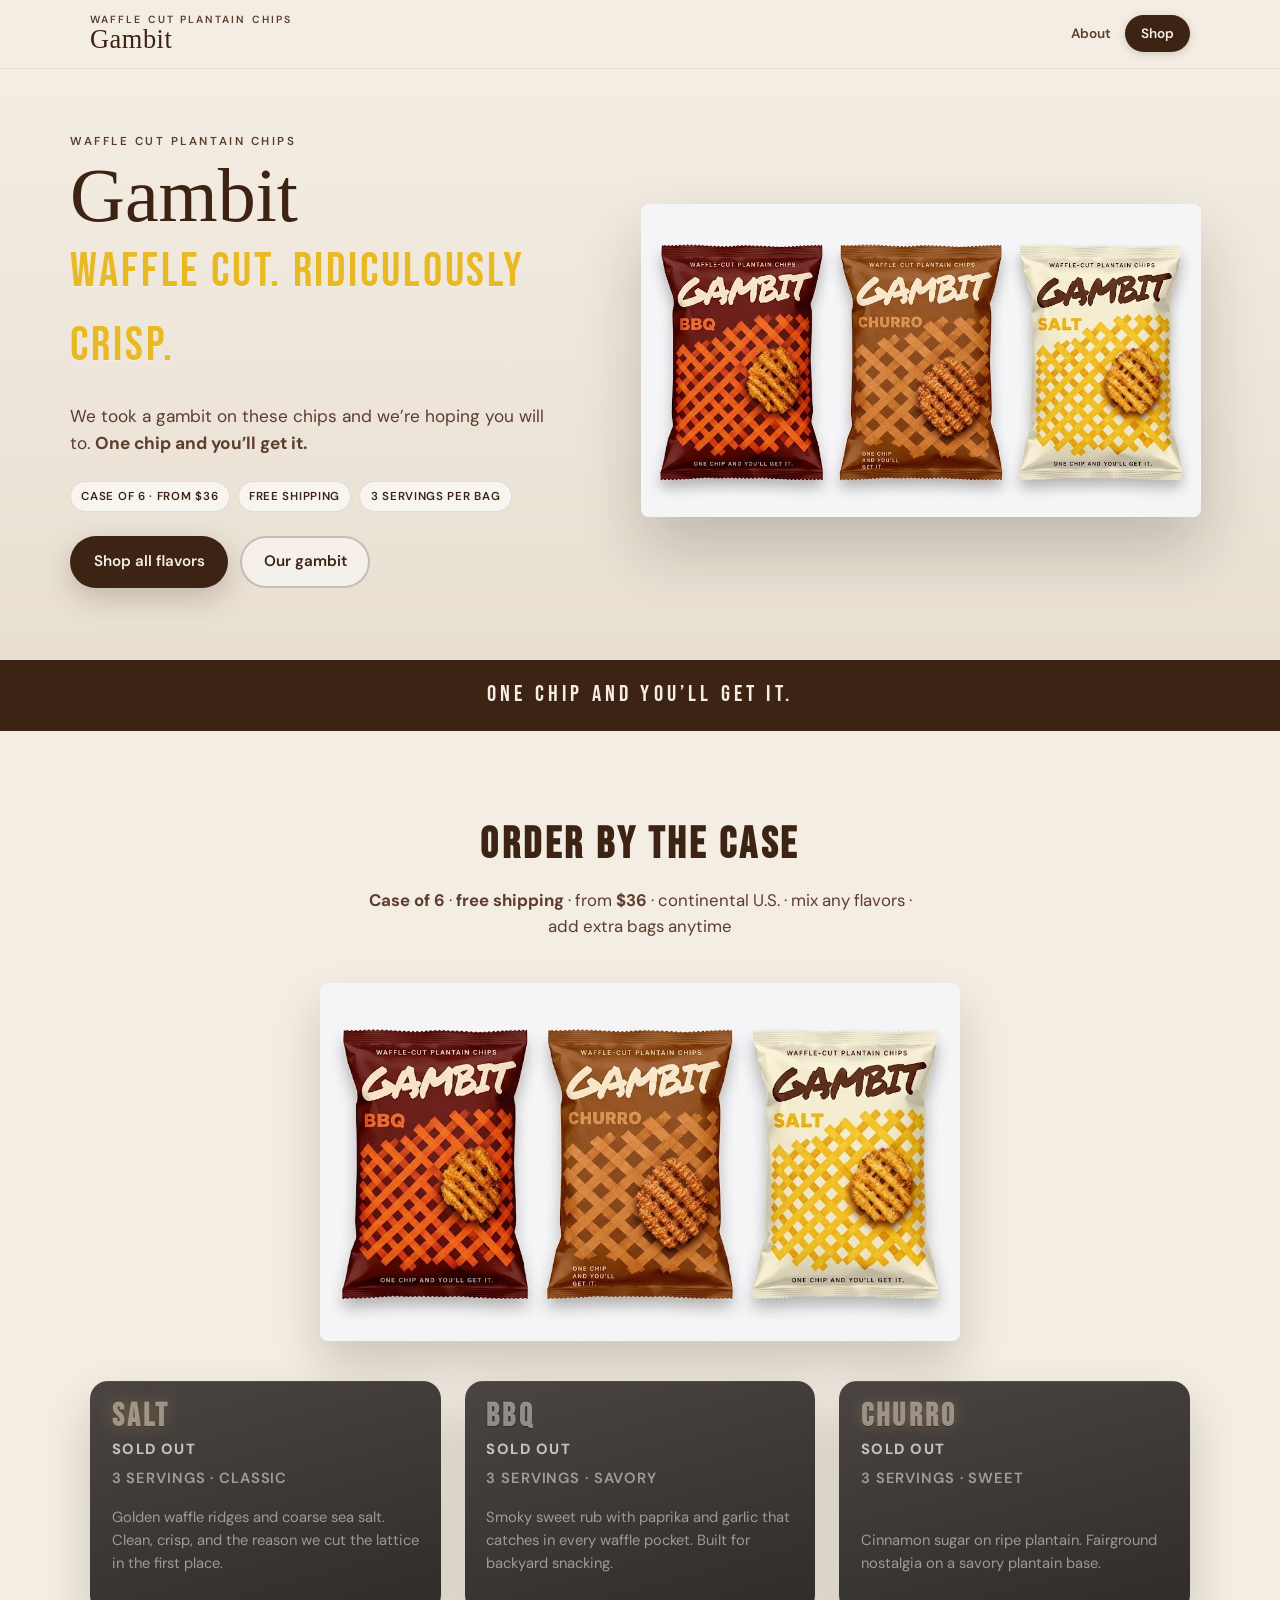
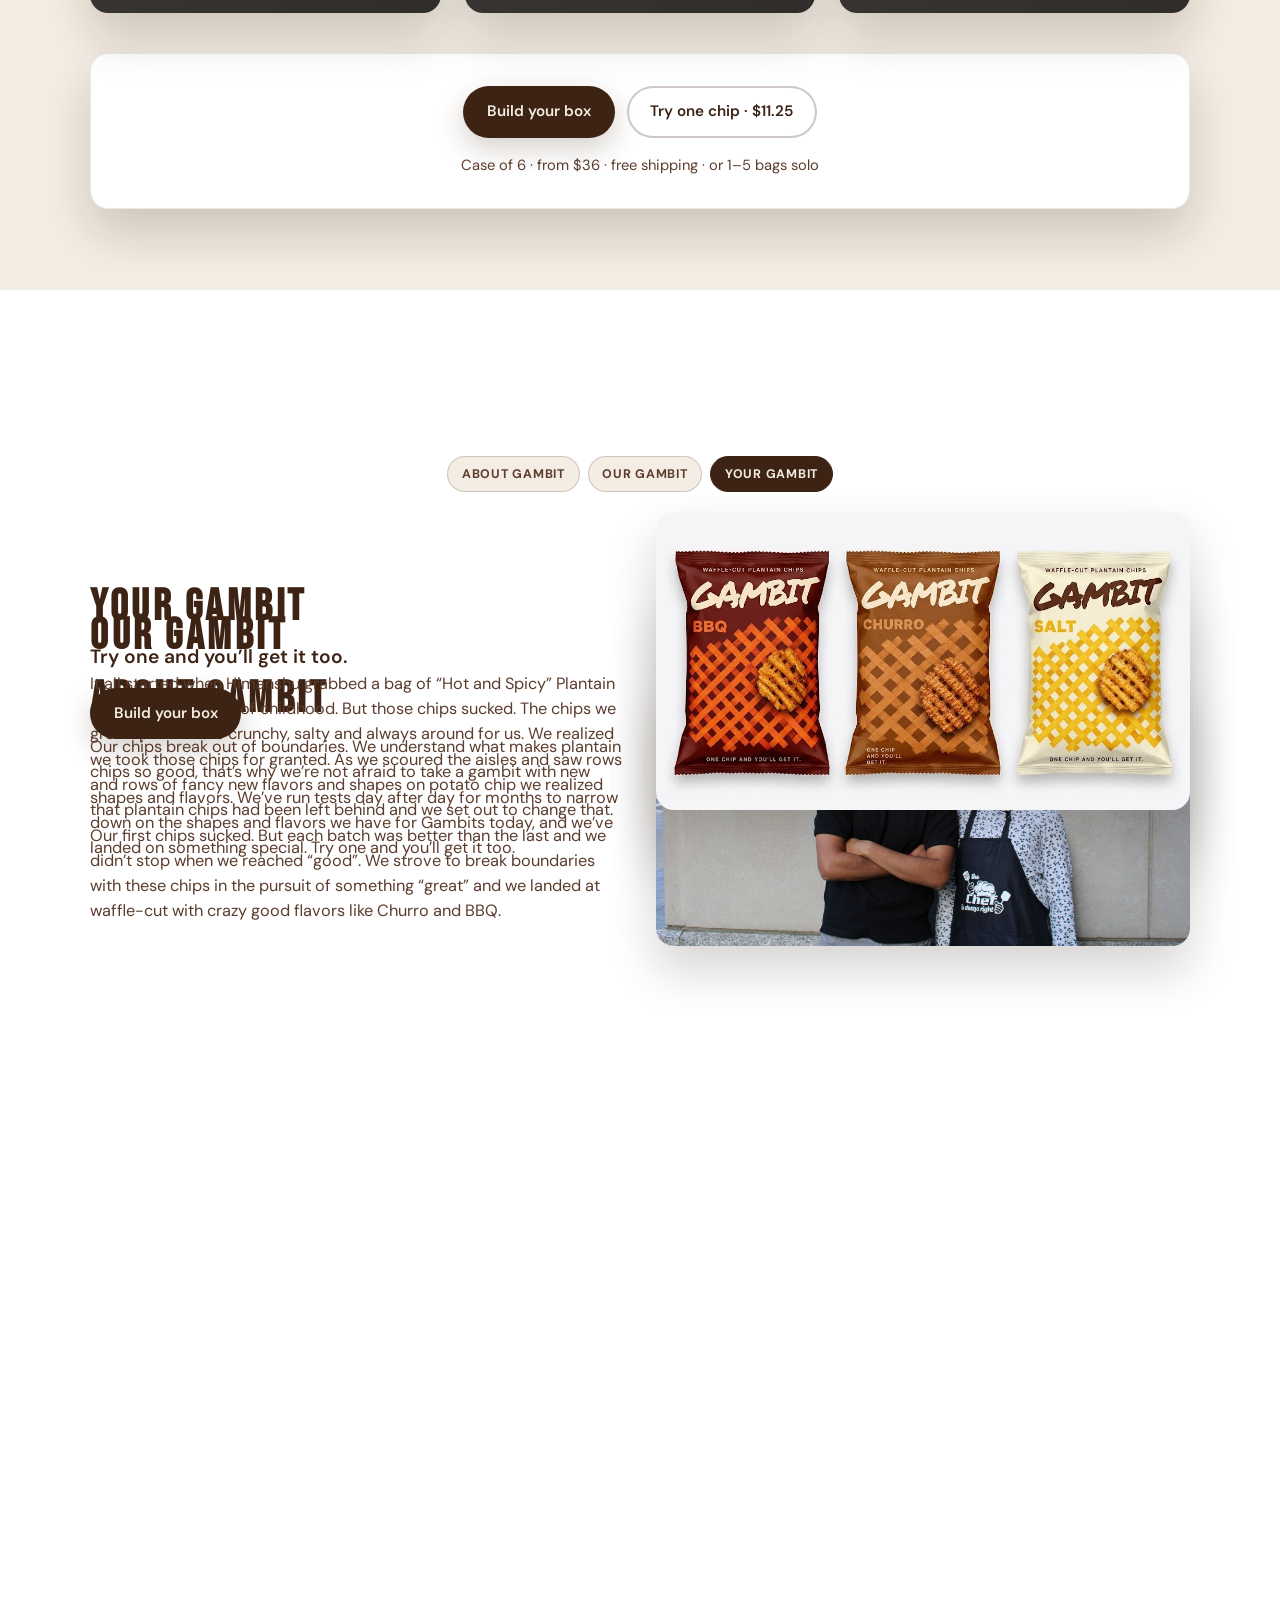
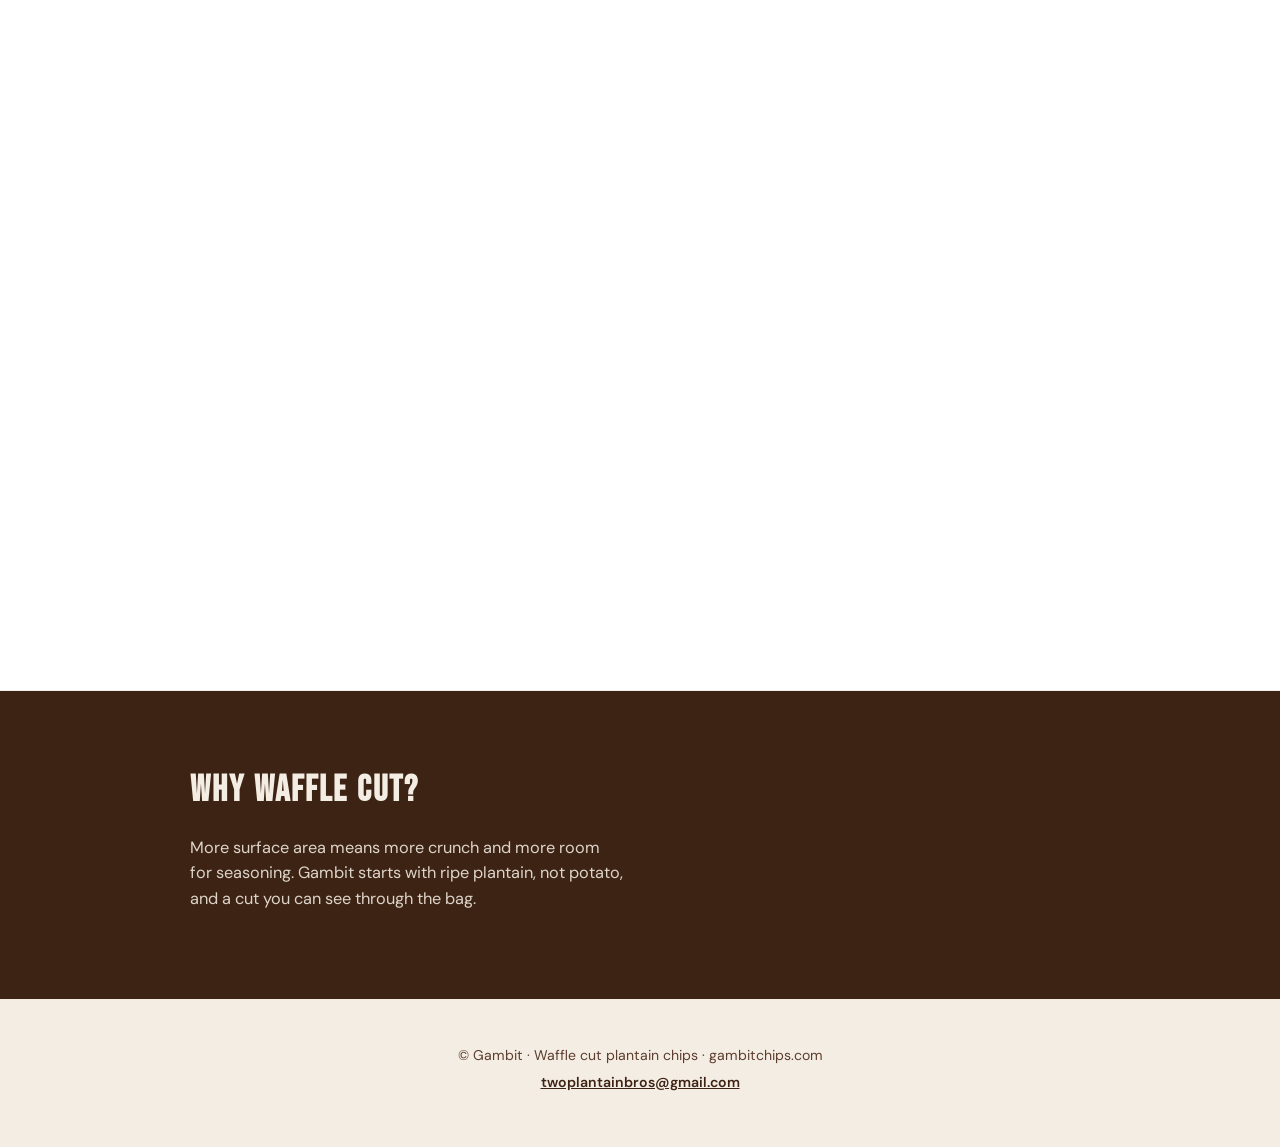
==== commit 7e2834b0: "Add scroll-driven About carousel with story slides and photos. Three panels (About, Our, Your gambit" ====
--- a/index.html
+++ b/index.html
@@ -147,38 +147,153 @@
         </div>
       </section>
 
-      <section class="about" id="about" aria-labelledby="about-title">
-        <div class="about-inner">
-          <h2 id="about-title">About Gambit</h2>
-          <p class="about-lede">
-            Our chips break out of boundaries. We understand what makes plantain chips so good,
-            that&rsquo;s why we&rsquo;re not afraid to take a gambit with new shapes and flavors.
-            We&rsquo;ve run tests day after day for months to narrow down on the Gambits we have
-            today, and we&rsquo;ve landed on something special. Try one and you&rsquo;ll get it too.
-          </p>
-          <ul class="about-pillars">
-            <li>
-              <strong>Unconventional by design</strong>
-              <p>
-                Waffle cut lattice, flavors like Churro on plantain. Built for people bored of
-                round, flat, predictable.
-              </p>
-            </li>
-            <li>
-              <strong>Our gambit</strong>
-              <p>
-                We bet on a smaller, weirder chip line instead of chasing every aisle: plantain,
-                waffle cut, flavors that sound wrong until they don&rsquo;t.
-              </p>
-            </li>
-            <li>
-              <strong>Your gambit</strong>
-              <p>
-                Try one chip. That&rsquo;s the whole pitch.
-              </p>
-            </li>
-          </ul>
-          <p class="about-cta"><a href="build.html">Build your box</a></p>
+      <section
+        class="about-carousel"
+        id="about"
+        aria-roledescription="carousel"
+        aria-label="About Gambit"
+      >
+        <div class="about-carousel-pin">
+          <div class="about-carousel-layout">
+            <nav class="about-carousel-tabs" aria-label="About sections">
+              <button
+                type="button"
+                class="about-carousel-tab is-active"
+                data-slide="0"
+                aria-controls="about-slide-0"
+                aria-selected="true"
+              >
+                About Gambit
+              </button>
+              <button
+                type="button"
+                class="about-carousel-tab"
+                data-slide="1"
+                aria-controls="about-slide-1"
+                aria-selected="false"
+              >
+                Our gambit
+              </button>
+              <button
+                type="button"
+                class="about-carousel-tab"
+                data-slide="2"
+                aria-controls="about-slide-2"
+                aria-selected="false"
+              >
+                Your gambit
+              </button>
+            </nav>
+
+            <div class="about-carousel-stage">
+              <article
+                class="about-carousel-slide is-active"
+                id="about-slide-0"
+                data-slide="0"
+                role="tabpanel"
+                aria-labelledby="about-tab-0"
+              >
+                <div class="about-carousel-copy">
+                  <h2 class="about-carousel-title" id="about-tab-0">About Gambit</h2>
+                  <p>
+                    Our chips break out of boundaries. We understand what makes plantain chips so
+                    good, that&rsquo;s why we&rsquo;re not afraid to take a gambit with new shapes
+                    and flavors. We&rsquo;ve run tests day after day for months to narrow down on the
+                    shapes and flavors we have for Gambits today, and we&rsquo;ve landed on
+                    something special. Try one and you&rsquo;ll get it too.
+                  </p>
+                </div>
+                <div class="about-carousel-visual about-carousel-visual--trio" aria-hidden="false">
+                  <img
+                    src="assets/about/about-bbq-bowl.jpg"
+                    width="800"
+                    height="800"
+                    alt="Gambit BBQ waffle cut chips in a bowl"
+                    loading="lazy"
+                  />
+                  <img
+                    src="assets/about/about-salt-bowl.jpg"
+                    width="800"
+                    height="800"
+                    alt="Gambit Salt waffle cut chips in a bowl"
+                    loading="lazy"
+                  />
+                  <img
+                    src="assets/about/about-churro-bowl.jpg"
+                    width="800"
+                    height="800"
+                    alt="Gambit Churro waffle cut chips in a bowl"
+                    loading="lazy"
+                  />
+                </div>
+              </article>
+
+              <article
+                class="about-carousel-slide"
+                id="about-slide-1"
+                data-slide="1"
+                role="tabpanel"
+                aria-labelledby="about-tab-1"
+                hidden
+              >
+                <div class="about-carousel-copy">
+                  <h2 class="about-carousel-title" id="about-tab-1">Our gambit</h2>
+                  <p>
+                    It all started when Himanshu grabbed a bag of &ldquo;Hot and Spicy&rdquo;
+                    Plantain Chips to get a taste of childhood. But those chips sucked. The chips we
+                    grew up with were crunchy, salty and always around for us. We realized we took
+                    those chips for granted. As we scoured the aisles and saw rows and rows of fancy
+                    new flavors and shapes on potato chip we realized that plantain chips had been
+                    left behind and we set out to change that. Our first chips sucked. But each batch
+                    was better than the last and we didn&rsquo;t stop when we reached
+                    &ldquo;good&rdquo;. We strove to break boundaries with these chips in the pursuit
+                    of something &ldquo;great&rdquo; and we landed at waffle-cut with crazy good
+                    flavors like Churro and BBQ.
+                  </p>
+                </div>
+                <figure class="about-carousel-visual">
+                  <img
+                    src="assets/about/our-gambit-founders.jpg"
+                    width="1200"
+                    height="1600"
+                    alt="Two plantain bros smiling, founders of Gambit chips"
+                    loading="lazy"
+                  />
+                </figure>
+              </article>
+
+              <article
+                class="about-carousel-slide"
+                id="about-slide-2"
+                data-slide="2"
+                role="tabpanel"
+                aria-labelledby="about-tab-2"
+                hidden
+              >
+                <div class="about-carousel-copy">
+                  <h2 class="about-carousel-title" id="about-tab-2">Your gambit</h2>
+                  <p class="about-carousel-cta-line">
+                    Try one and you&rsquo;ll get it too.
+                    <a class="btn btn-primary about-carousel-shop" href="build.html">Build your box</a>
+                  </p>
+                </div>
+                <figure class="about-carousel-visual">
+                  <img
+                    src="assets/about/your-gambit-bags.jpg"
+                    width="1200"
+                    height="675"
+                    alt="Gambit Salt, BBQ, and Churro chip bags"
+                    loading="lazy"
+                  />
+                </figure>
+              </article>
+            </div>
+          </div>
+        </div>
+        <div class="about-carousel-triggers" aria-hidden="true">
+          <div class="about-carousel-trigger" data-slide="0"></div>
+          <div class="about-carousel-trigger" data-slide="1"></div>
+          <div class="about-carousel-trigger" data-slide="2"></div>
         </div>
       </section>
 
@@ -202,6 +317,7 @@
       </p>
     </footer>
 
+    <script src="assets/about-carousel.js"></script>
     <script>
       (function () {
         var qs = window.location.search;
--- a/assets/site.css
+++ b/assets/site.css
@@ -323,89 +323,185 @@
         letter-spacing: 0.18em;
       }
 
-      .about {
-        padding: clamp(3rem, 8vw, 5rem) 1.25rem;
+      .about-carousel {
+        position: relative;
         background: #fff;
         border-block: 1px solid rgba(61, 35, 20, 0.08);
       }
 
-      .about-inner {
-        max-width: 900px;
+      .about-carousel-pin {
+        position: sticky;
+        top: 0;
+        z-index: 5;
+        min-height: 100vh;
+        min-height: 100dvh;
+        display: flex;
+        align-items: center;
+        padding: clamp(1.25rem, 4vw, 2.5rem);
+        background: #fff;
+      }
+
+      .about-carousel-layout {
+        width: min(1100px, 100%);
         margin: 0 auto;
       }
 
-      .about h2 {
+      .about-carousel-tabs {
+        display: flex;
+        flex-wrap: wrap;
+        gap: 0.5rem;
+        justify-content: center;
+        margin: 0 0 1.25rem;
+      }
+
+      .about-carousel-tab {
+        padding: 0.45rem 0.85rem;
+        border-radius: 999px;
+        border: 1px solid rgba(61, 35, 20, 0.2);
+        background: var(--cream);
+        font: inherit;
+        font-size: 0.78rem;
+        font-weight: 700;
+        letter-spacing: 0.06em;
+        text-transform: uppercase;
+        color: var(--brown-soft);
+        cursor: pointer;
+        transition:
+          background 0.2s ease,
+          color 0.2s ease,
+          border-color 0.2s ease;
+      }
+
+      .about-carousel-tab.is-active {
+        background: var(--brown);
+        border-color: var(--brown);
+        color: var(--cream);
+      }
+
+      .about-carousel-stage {
+        position: relative;
+        min-height: clamp(22rem, 58vh, 32rem);
+      }
+
+      .about-carousel-slide {
+        display: grid;
+        gap: 1.5rem;
+        align-items: center;
+        opacity: 0;
+        visibility: hidden;
+        transition:
+          opacity 0.35s ease,
+          visibility 0.35s ease;
+      }
+
+      .about-carousel-slide.is-active {
+        opacity: 1;
+        visibility: visible;
+      }
+
+      .about-carousel-slide:not(.is-active) {
+        position: absolute;
+        inset: 0;
+        pointer-events: none;
+      }
+
+      .about-carousel-slide.is-active {
+        position: relative;
+        pointer-events: auto;
+      }
+
+      @media (min-width: 800px) {
+        .about-carousel-slide {
+          grid-template-columns: 1fr 1fr;
+          gap: 2rem;
+        }
+      }
+
+      .about-carousel-title {
         margin: 0 0 0.75rem;
         font-family: "Bebas Neue", sans-serif;
         font-size: clamp(2rem, 5vw, 2.75rem);
         letter-spacing: 0.08em;
         color: var(--brown);
-        text-align: center;
-      }
-
-      .about-lede {
-        margin: 0 auto 2.25rem;
-        max-width: 38rem;
-        text-align: center;
-        font-size: 1.12rem;
-        color: var(--brown-soft);
-      }
-
-      .about-lede em {
-        font-style: normal;
-        font-family: "Permanent Marker", cursive;
-        font-size: 1.05em;
-        color: var(--brown);
-      }
-
-      .about-pillars {
+        line-height: 1.05;
+      }
+
+      .about-carousel-copy p {
+        margin: 0;
+        font-size: 1.02rem;
+        line-height: 1.55;
+        color: var(--brown-soft);
+      }
+
+      .about-carousel-cta-line {
+        display: flex;
+        flex-direction: column;
+        align-items: flex-start;
+        gap: 1rem;
+        font-size: 1.2rem !important;
+        font-weight: 600;
+        color: var(--brown) !important;
+      }
+
+      .about-carousel-visual {
+        margin: 0;
+        border-radius: var(--radius);
+        overflow: hidden;
+        box-shadow: var(--shadow);
+      }
+
+      .about-carousel-visual img {
+        display: block;
+        width: 100%;
+        height: auto;
+        object-fit: cover;
+      }
+
+      .about-carousel-visual--trio {
         display: grid;
-        gap: 1.15rem;
-        margin: 0 0 2rem;
-        padding: 0;
-        list-style: none;
-      }
-
-      @media (min-width: 720px) {
-        .about-pillars {
-          grid-template-columns: repeat(3, 1fr);
-        }
-      }
-
-      .about-pillars li {
-        padding: 1.25rem 1.2rem;
-        border-radius: 14px;
-        background: var(--cream);
-        border: 1px solid rgba(61, 35, 20, 0.08);
-      }
-
-      .about-pillars strong {
-        display: block;
-        font-family: "Bebas Neue", sans-serif;
-        letter-spacing: 0.08em;
-        font-size: 1.15rem;
-        color: var(--brown);
-        margin-bottom: 0.4rem;
-      }
-
-      .about-pillars p {
-        margin: 0;
-        font-size: 0.92rem;
-        color: var(--brown-soft);
-      }
-
-      .about-cta {
-        text-align: center;
-        margin: 0;
-        font-size: 1rem;
-        color: var(--brown);
-        font-weight: 600;
-      }
-
-      .about-cta a {
-        color: var(--brown);
-        text-decoration: underline;
-        text-underline-offset: 3px;
+        grid-template-columns: repeat(3, 1fr);
+        gap: 0.35rem;
+        box-shadow: none;
+        border-radius: 0;
+        overflow: visible;
+      }
+
+      .about-carousel-visual--trio img {
+        border-radius: 10px;
+        box-shadow: var(--shadow);
+        aspect-ratio: 1;
+        object-fit: cover;
+      }
+
+      .about-carousel-triggers {
+        position: relative;
+        z-index: 1;
+      }
+
+      .about-carousel-trigger {
+        height: 100vh;
+        height: 100dvh;
+        pointer-events: none;
+      }
+
+      @media (prefers-reduced-motion: reduce) {
+        .about-carousel-pin {
+          position: relative;
+          min-height: auto;
+        }
+
+        .about-carousel-triggers {
+          display: none;
+        }
+
+        .about-carousel-slide:not(.is-active) {
+          position: relative;
+          display: none;
+        }
+
+        .about-carousel-stage {
+          min-height: auto;
+        }
       }
 
       .flavors {
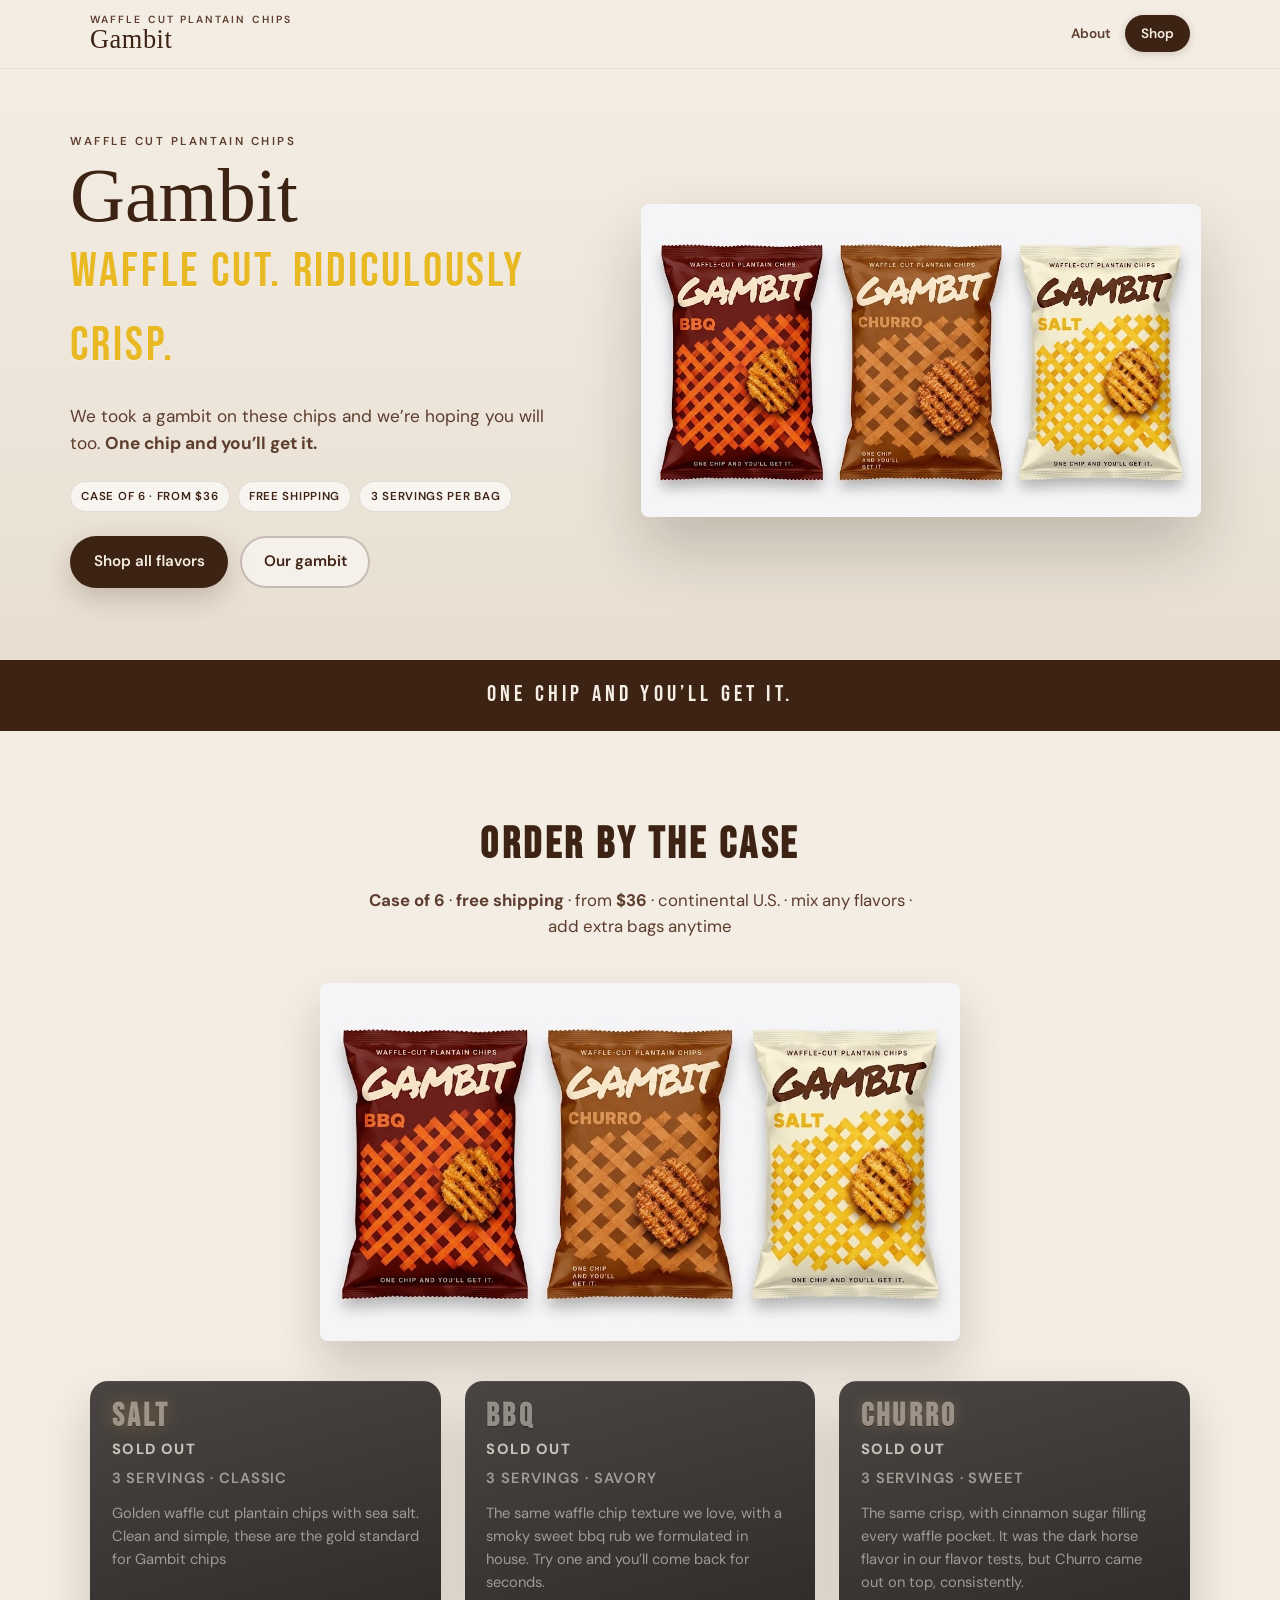
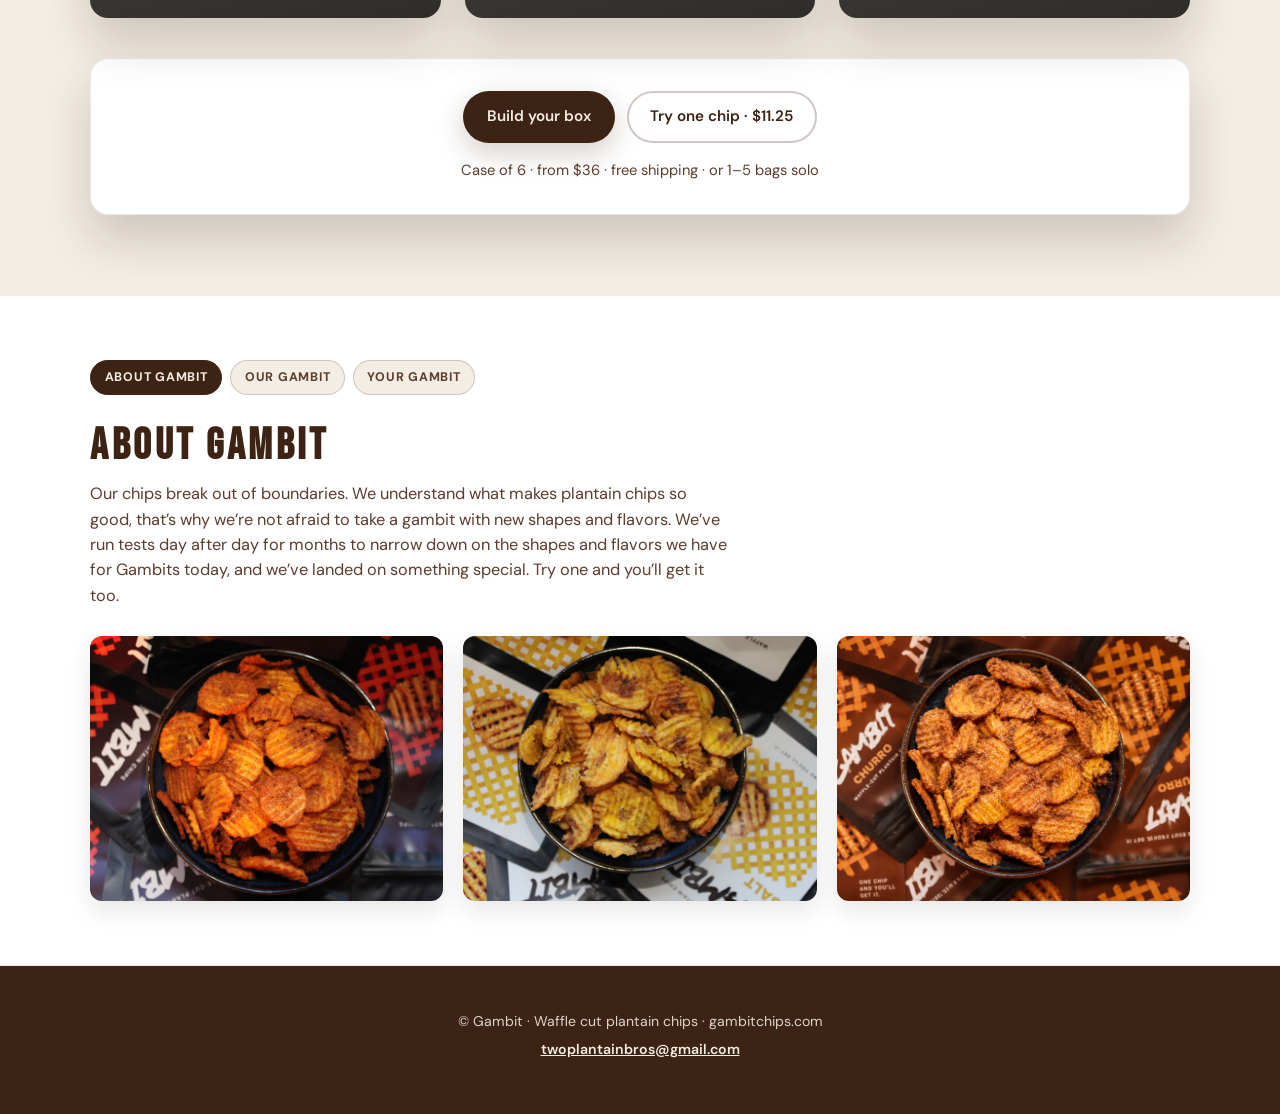
==== commit ec581ae2: "Improve SEO, accessibility, and home page polish. Add robots.txt, sitemap, canonicals, and JSON-LD; " ====
--- a/index.html
+++ b/index.html
@@ -15,6 +15,12 @@
       content="Salt, BBQ, and Churro. One chip and you'll get it."
     />
     <meta property="og:image" content="https://gambitchips.com/assets/chips-three-bags.jpeg" />
+    <meta property="og:image:width" content="1024" />
+    <meta property="og:image:height" content="572" />
+    <meta
+      property="og:image:alt"
+      content="Gambit waffle cut plantain chips: BBQ, Churro, and Salt bags"
+    />
     <meta name="twitter:card" content="summary_large_image" />
     <meta name="twitter:title" content="Gambit | Waffle Cut Plantain Chips" />
     <meta
@@ -22,6 +28,9 @@
       content="Salt, BBQ, and Churro. One chip and you'll get it."
     />
     <meta name="twitter:image" content="https://gambitchips.com/assets/chips-three-bags.jpeg" />
+    <link rel="canonical" href="https://gambitchips.com/" />
+    <meta property="og:url" content="https://gambitchips.com/" />
+    <meta name="theme-color" content="#3d2314" />
     <link rel="icon" href="assets/favicon.svg" type="image/svg+xml" />
     <link rel="apple-touch-icon" href="assets/favicon.svg" />
     <link rel="preconnect" href="https://fonts.googleapis.com" />
@@ -30,9 +39,34 @@
       href="https://fonts.googleapis.com/css2?family=Bebas+Neue&family=DM+Sans:ital,opsz,wght@0,9..40,400;0,9..40,500;0,9..40,600;0,9..40,700;1,9..40,400&family=Permanent+Marker&display=swap"
       rel="stylesheet"
     />
+    <link rel="preload" href="assets/chips-three-bags.jpeg" as="image" />
     <link rel="stylesheet" href="assets/site.css" />
+    <script type="application/ld+json">
+      {
+        "@context": "https://schema.org",
+        "@graph": [
+          {
+            "@type": "Organization",
+            "@id": "https://gambitchips.com/#organization",
+            "name": "Gambit",
+            "url": "https://gambitchips.com/",
+            "logo": "https://gambitchips.com/assets/favicon.svg",
+            "email": "twoplantainbros@gmail.com"
+          },
+          {
+            "@type": "WebSite",
+            "@id": "https://gambitchips.com/#website",
+            "url": "https://gambitchips.com/",
+            "name": "Gambit | Waffle Cut Plantain Chips",
+            "description": "Gambit waffle cut plantain chips: Salt, BBQ, and Churro. Case of 6 with free shipping from $36.",
+            "publisher": { "@id": "https://gambitchips.com/#organization" }
+          }
+        ]
+      }
+    </script>
   </head>
   <body>
+    <a class="skip-link" href="#top">Skip to main content</a>
     <header class="site-header">
       <div class="header-inner">
         <a class="brand-lockup" href="index.html">
@@ -54,7 +88,7 @@
             <h1 id="hero-title">Gambit</h1>
             <p class="hero-flavor-line">Waffle cut. Ridiculously crisp.</p>
             <p class="hero-lede">
-              We took a gambit on these chips and we&rsquo;re hoping you will to.
+              We took a gambit on these chips and we&rsquo;re hoping you will too.
               <strong>One chip and you&rsquo;ll get it.</strong>
             </p>
             <div class="hero-badges" aria-label="Product highlights">
@@ -73,6 +107,9 @@
               width="1024"
               height="572"
               alt="Gambit waffle cut plantain chips: BBQ, Churro, and Salt bags"
+              fetchpriority="high"
+              loading="eager"
+              decoding="async"
             />
           </figure>
         </div>
@@ -108,8 +145,8 @@
               <p class="sold-out-banner" role="status">Sold out</p>
               <p class="meta-line">3 servings · classic</p>
               <p>
-                Golden waffle ridges and coarse sea salt. Clean, crisp, and the reason we cut the
-                lattice in the first place.
+                Golden waffle cut plantain chips with sea salt. Clean and simple, these are the gold
+                standard for Gambit chips
               </p>
             </div>
           </article>
@@ -120,8 +157,8 @@
               <p class="sold-out-banner" role="status">Sold out</p>
               <p class="meta-line">3 servings · savory</p>
               <p>
-                Smoky sweet rub with paprika and garlic that catches in every waffle pocket. Built
-                for backyard snacking.
+                The same waffle chip texture we love, with a smoky sweet bbq rub we formulated in
+                house. Try one and you&rsquo;ll come back for seconds.
               </p>
             </div>
           </article>
@@ -132,7 +169,8 @@
               <p class="sold-out-banner" role="status">Sold out</p>
               <p class="meta-line">3 servings · sweet</p>
               <p>
-                Cinnamon sugar on ripe plantain. Fairground nostalgia on a savory plantain base.
+                The same crisp, with cinnamon sugar filling every waffle pocket. It was the dark horse
+                flavor in our flavor tests, but Churro came out on top, consistently.
               </p>
             </div>
           </article>
@@ -150,18 +188,18 @@
       <section
         class="about-carousel"
         id="about"
-        aria-roledescription="carousel"
         aria-label="About Gambit"
       >
-        <div class="about-carousel-pin">
+        <div class="about-carousel-inner">
           <div class="about-carousel-layout">
-            <nav class="about-carousel-tabs" aria-label="About sections">
+            <div class="about-carousel-tabs" role="tablist" aria-label="About sections">
               <button
                 type="button"
                 class="about-carousel-tab is-active"
                 data-slide="0"
                 aria-controls="about-slide-0"
                 aria-selected="true"
+                id="about-tab-btn-0"
               >
                 About Gambit
               </button>
@@ -171,6 +209,7 @@
                 data-slide="1"
                 aria-controls="about-slide-1"
                 aria-selected="false"
+                id="about-tab-btn-1"
               >
                 Our gambit
               </button>
@@ -180,18 +219,19 @@
                 data-slide="2"
                 aria-controls="about-slide-2"
                 aria-selected="false"
+                id="about-tab-btn-2"
               >
                 Your gambit
               </button>
-            </nav>
+            </div>
 
             <div class="about-carousel-stage">
               <article
-                class="about-carousel-slide is-active"
+                class="about-carousel-slide about-carousel-slide--intro is-active"
                 id="about-slide-0"
                 data-slide="0"
                 role="tabpanel"
-                aria-labelledby="about-tab-0"
+                aria-labelledby="about-tab-btn-0"
               >
                 <div class="about-carousel-copy">
                   <h2 class="about-carousel-title" id="about-tab-0">About Gambit</h2>
@@ -203,25 +243,25 @@
                     something special. Try one and you&rsquo;ll get it too.
                   </p>
                 </div>
-                <div class="about-carousel-visual about-carousel-visual--trio" aria-hidden="false">
+                <div class="about-carousel-visual about-carousel-visual--trio">
                   <img
                     src="assets/about/about-bbq-bowl.jpg"
-                    width="800"
-                    height="800"
+                    width="2048"
+                    height="1150"
                     alt="Gambit BBQ waffle cut chips in a bowl"
                     loading="lazy"
                   />
                   <img
                     src="assets/about/about-salt-bowl.jpg"
-                    width="800"
-                    height="800"
+                    width="2048"
+                    height="1150"
                     alt="Gambit Salt waffle cut chips in a bowl"
                     loading="lazy"
                   />
                   <img
                     src="assets/about/about-churro-bowl.jpg"
-                    width="800"
-                    height="800"
+                    width="1448"
+                    height="1086"
                     alt="Gambit Churro waffle cut chips in a bowl"
                     loading="lazy"
                   />
@@ -233,7 +273,7 @@
                 id="about-slide-1"
                 data-slide="1"
                 role="tabpanel"
-                aria-labelledby="about-tab-1"
+                aria-labelledby="about-tab-btn-1"
                 hidden
               >
                 <div class="about-carousel-copy">
@@ -267,7 +307,7 @@
                 id="about-slide-2"
                 data-slide="2"
                 role="tabpanel"
-                aria-labelledby="about-tab-2"
+                aria-labelledby="about-tab-btn-2"
                 hidden
               >
                 <div class="about-carousel-copy">
@@ -288,23 +328,6 @@
                 </figure>
               </article>
             </div>
-          </div>
-        </div>
-        <div class="about-carousel-triggers" aria-hidden="true">
-          <div class="about-carousel-trigger" data-slide="0"></div>
-          <div class="about-carousel-trigger" data-slide="1"></div>
-          <div class="about-carousel-trigger" data-slide="2"></div>
-        </div>
-      </section>
-
-      <section class="story" id="story" aria-labelledby="story-title">
-        <div class="story-inner">
-          <div>
-            <h2 id="story-title">Why waffle cut?</h2>
-            <p>
-              More surface area means more crunch and more room for seasoning. Gambit starts with
-              ripe plantain, not potato, and a cut you can see through the bag.
-            </p>
           </div>
         </div>
       </section>
--- a/assets/site.css
+++ b/assets/site.css
@@ -32,6 +32,38 @@
         scroll-behavior: smooth;
       }
 
+      @media (prefers-reduced-motion: reduce) {
+        html {
+          scroll-behavior: auto;
+        }
+      }
+
+      .skip-link {
+        position: absolute;
+        left: -9999px;
+        top: 0;
+        z-index: 300;
+        padding: 0.65rem 1rem;
+        background: var(--brown);
+        color: var(--cream);
+        font-weight: 600;
+        text-decoration: none;
+        border-radius: 0 0 8px 0;
+      }
+
+      .skip-link:focus {
+        left: 0;
+      }
+
+      :focus {
+        outline: none;
+      }
+
+      :focus-visible {
+        outline: 2px solid var(--salt-yellow);
+        outline-offset: 3px;
+      }
+
       body {
         margin: 0;
         font-family: "DM Sans", system-ui, sans-serif;
@@ -329,15 +361,8 @@
         border-block: 1px solid rgba(61, 35, 20, 0.08);
       }
 
-      .about-carousel-pin {
-        position: sticky;
-        top: 0;
-        z-index: 5;
-        min-height: 100vh;
-        min-height: 100dvh;
-        display: flex;
-        align-items: center;
-        padding: clamp(1.25rem, 4vw, 2.5rem);
+      .about-carousel-inner {
+        padding: clamp(2.5rem, 6vw, 4rem) clamp(1.25rem, 4vw, 2.5rem);
         background: #fff;
       }
 
@@ -350,8 +375,8 @@
         display: flex;
         flex-wrap: wrap;
         gap: 0.5rem;
-        justify-content: center;
-        margin: 0 0 1.25rem;
+        justify-content: flex-start;
+        margin: 0 0 1.75rem;
       }
 
       .about-carousel-tab {
@@ -378,15 +403,20 @@
         color: var(--cream);
       }
 
+      .about-carousel-tab:focus-visible {
+        outline: 2px solid var(--salt-yellow);
+        outline-offset: 2px;
+      }
+
       .about-carousel-stage {
         position: relative;
-        min-height: clamp(22rem, 58vh, 32rem);
+        min-height: 0;
       }
 
       .about-carousel-slide {
         display: grid;
         gap: 1.5rem;
-        align-items: center;
+        align-items: start;
         opacity: 0;
         visibility: hidden;
         transition:
@@ -412,8 +442,17 @@
 
       @media (min-width: 800px) {
         .about-carousel-slide {
-          grid-template-columns: 1fr 1fr;
-          gap: 2rem;
+          grid-template-columns: minmax(0, 1fr) minmax(0, 1.05fr);
+          gap: clamp(2rem, 4vw, 3.25rem);
+        }
+
+        .about-carousel-slide--intro {
+          grid-template-columns: 1fr;
+          gap: 1.75rem;
+        }
+
+        .about-carousel-slide--intro .about-carousel-copy {
+          max-width: 40rem;
         }
       }
 
@@ -459,49 +498,57 @@
 
       .about-carousel-visual--trio {
         display: grid;
-        grid-template-columns: repeat(3, 1fr);
-        gap: 0.35rem;
+        grid-template-columns: repeat(3, minmax(0, 1fr));
+        gap: clamp(0.5rem, 1.5vw, 1rem);
         box-shadow: none;
         border-radius: 0;
         overflow: visible;
+        width: 100%;
       }
 
       .about-carousel-visual--trio img {
-        border-radius: 10px;
-        box-shadow: var(--shadow);
-        aspect-ratio: 1;
+        display: block;
+        width: 100%;
+        aspect-ratio: 1448 / 1086;
         object-fit: cover;
-      }
-
-      .about-carousel-triggers {
+        object-position: center;
+        border-radius: 12px;
+        box-shadow: 0 10px 24px rgba(26, 18, 12, 0.1);
+        overflow: hidden;
+      }
+
+      @media (min-width: 800px) {
+        .about-carousel-slide--intro .about-carousel-visual--trio {
+          gap: clamp(0.75rem, 2vw, 1.25rem);
+        }
+      }
+
+      @media (max-width: 479px) {
+        .about-carousel-visual--trio {
+          gap: 0.4rem;
+        }
+      }
+
+      .about-carousel--stacked .about-carousel-tabs {
+        display: none;
+      }
+
+      .about-carousel--stacked .about-carousel-stage {
+        min-height: auto;
+        display: flex;
+        flex-direction: column;
+        gap: 2.5rem;
+      }
+
+      .about-carousel--stacked .about-carousel-slide {
         position: relative;
-        z-index: 1;
-      }
-
-      .about-carousel-trigger {
-        height: 100vh;
-        height: 100dvh;
-        pointer-events: none;
-      }
-
-      @media (prefers-reduced-motion: reduce) {
-        .about-carousel-pin {
-          position: relative;
-          min-height: auto;
-        }
-
-        .about-carousel-triggers {
-          display: none;
-        }
-
-        .about-carousel-slide:not(.is-active) {
-          position: relative;
-          display: none;
-        }
-
-        .about-carousel-stage {
-          min-height: auto;
-        }
+        opacity: 1;
+        visibility: visible;
+        pointer-events: auto;
+      }
+
+      .about-carousel--stacked .about-carousel-slide:not(.is-active) {
+        position: relative;
       }
 
       .flavors {
@@ -538,6 +585,10 @@
       @media (min-width: 720px) {
         .flavor-grid {
           grid-template-columns: repeat(3, 1fr);
+        }
+
+        .flavor-card {
+          height: 100%;
         }
       }
 
@@ -669,13 +720,23 @@
         margin: 0 0 1rem;
         font-size: 0.92rem;
         opacity: 0.92;
-        flex: 1;
+        flex: 0 0 auto;
       }
 
       .flavor-details p.sold-out-banner {
         flex: 0 0 auto;
         align-self: flex-start;
         opacity: 1;
+      }
+
+      .flavor-details > p.meta-line {
+        margin-bottom: 0.75rem;
+      }
+
+      .flavor-details > p:last-child {
+        flex: 1 1 auto;
+        margin-bottom: 0;
+        padding-bottom: 0.15rem;
       }
 
       .flavor-details .limited-banner {
@@ -984,50 +1045,21 @@
         color: var(--brown-soft);
       }
 
-      .story {
-        background: var(--brown);
-        color: var(--cream);
-        padding: clamp(3rem, 8vw, 4.5rem) 1.25rem;
-      }
-
-      .story-inner {
-        max-width: 900px;
-        margin: 0 auto;
-        display: grid;
-        gap: 2rem;
-        align-items: start;
-      }
-
-      @media (min-width: 768px) {
-        .story-inner {
-          grid-template-columns: 1fr 1fr;
-        }
-      }
-
-      .story h2 {
-        margin: 0 0 1rem;
-        font-family: "Bebas Neue", sans-serif;
-        font-size: 2.25rem;
-        letter-spacing: 0.06em;
-      }
-
-      .story p {
-        margin: 0 0 1rem;
-        color: rgba(244, 237, 227, 0.88);
-        font-size: 1.02rem;
-      }
-
       footer {
         padding: 2.5rem 1.25rem 3rem;
         text-align: center;
         font-size: 0.88rem;
-        color: var(--brown-soft);
-        background: var(--cream);
+        color: rgba(244, 237, 227, 0.88);
+        background: var(--brown);
       }
 
       footer a {
-        color: var(--brown);
+        color: var(--cream);
         font-weight: 600;
+      }
+
+      footer a:hover {
+        color: var(--salt-yellow);
       }
 
       footer p {
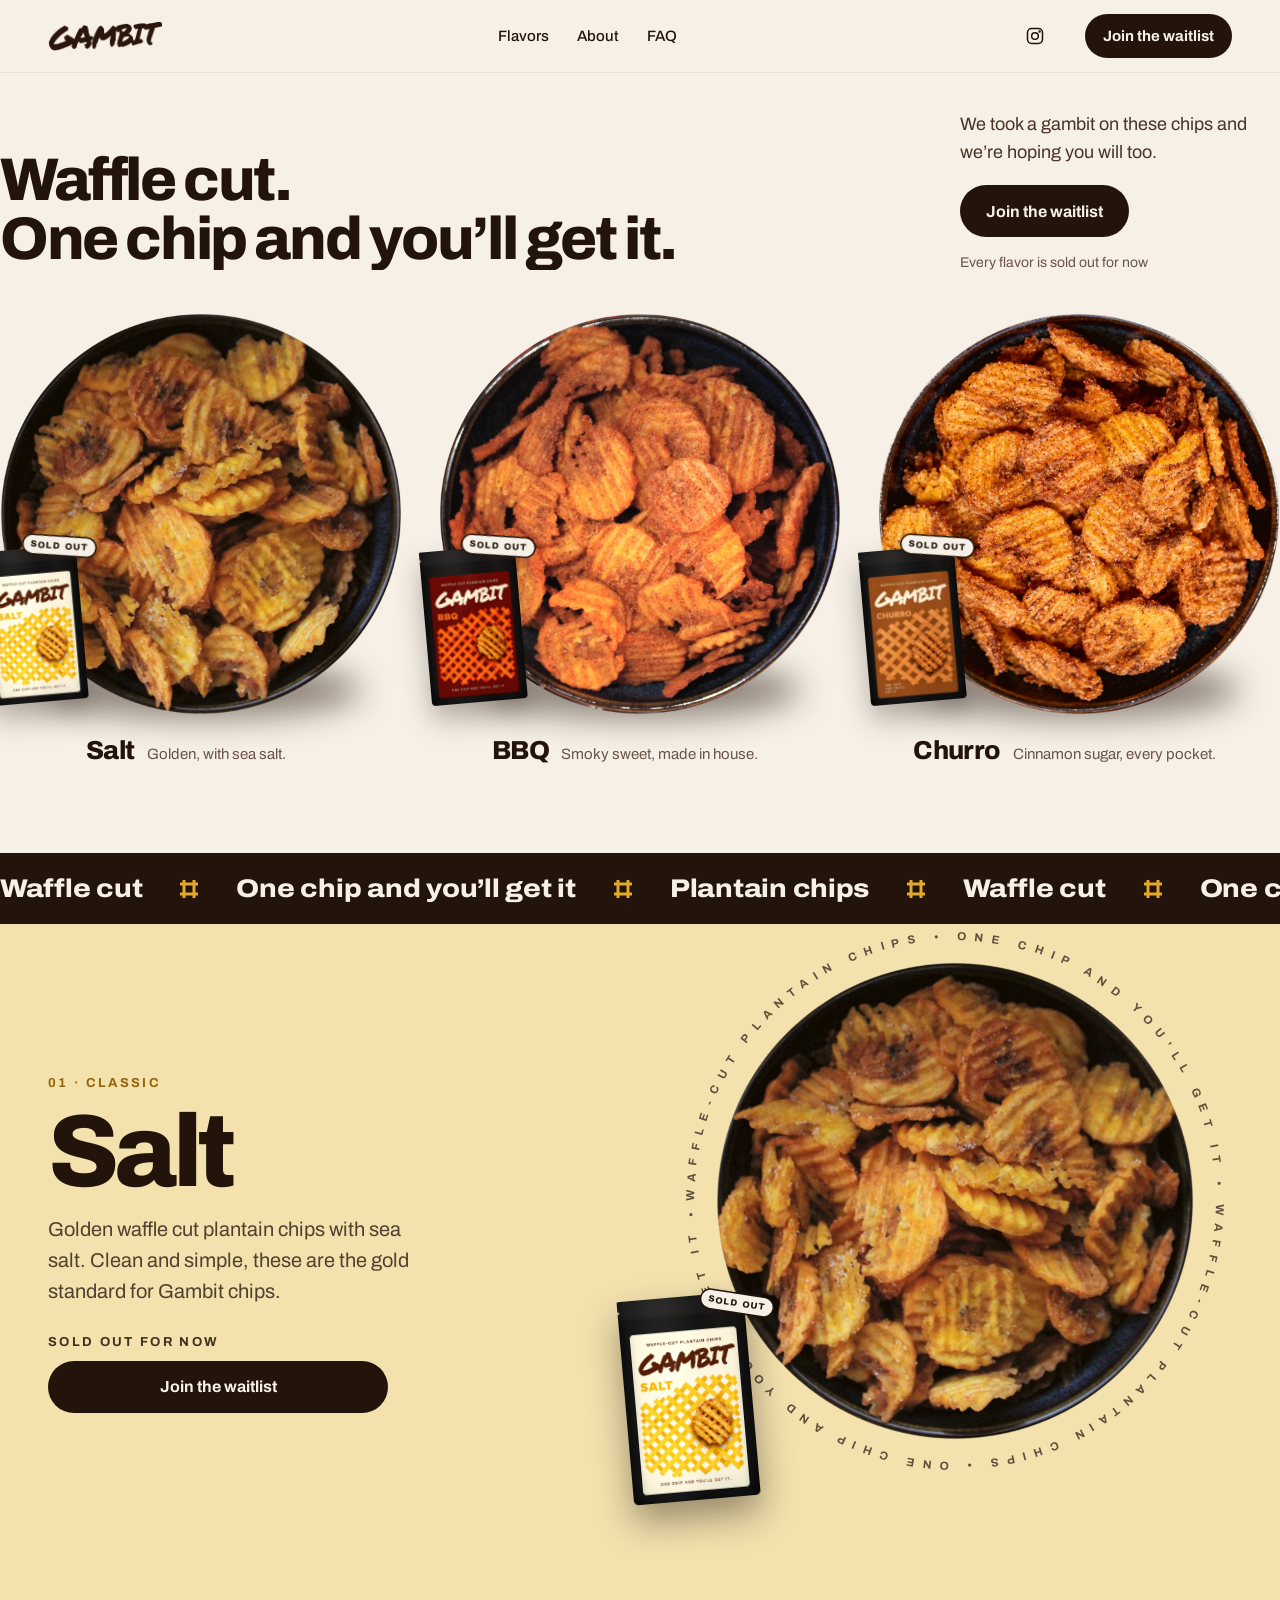
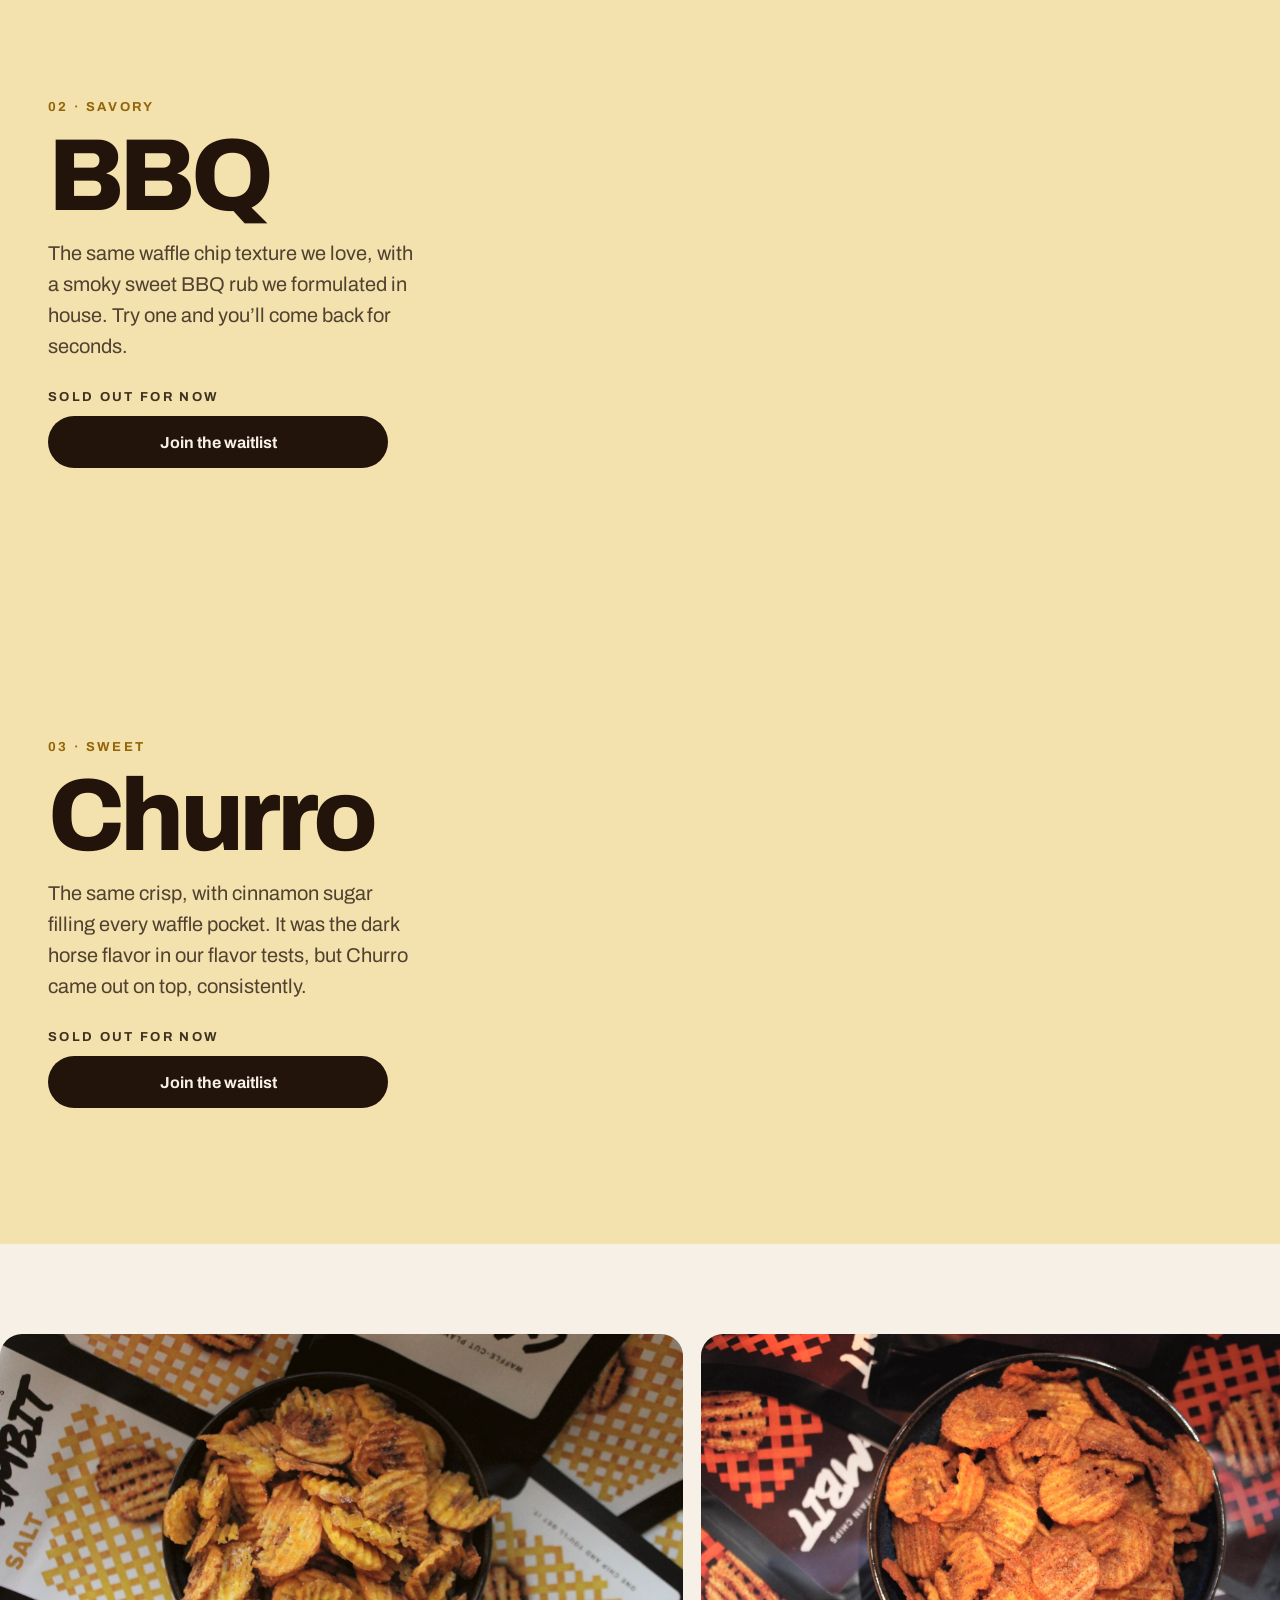
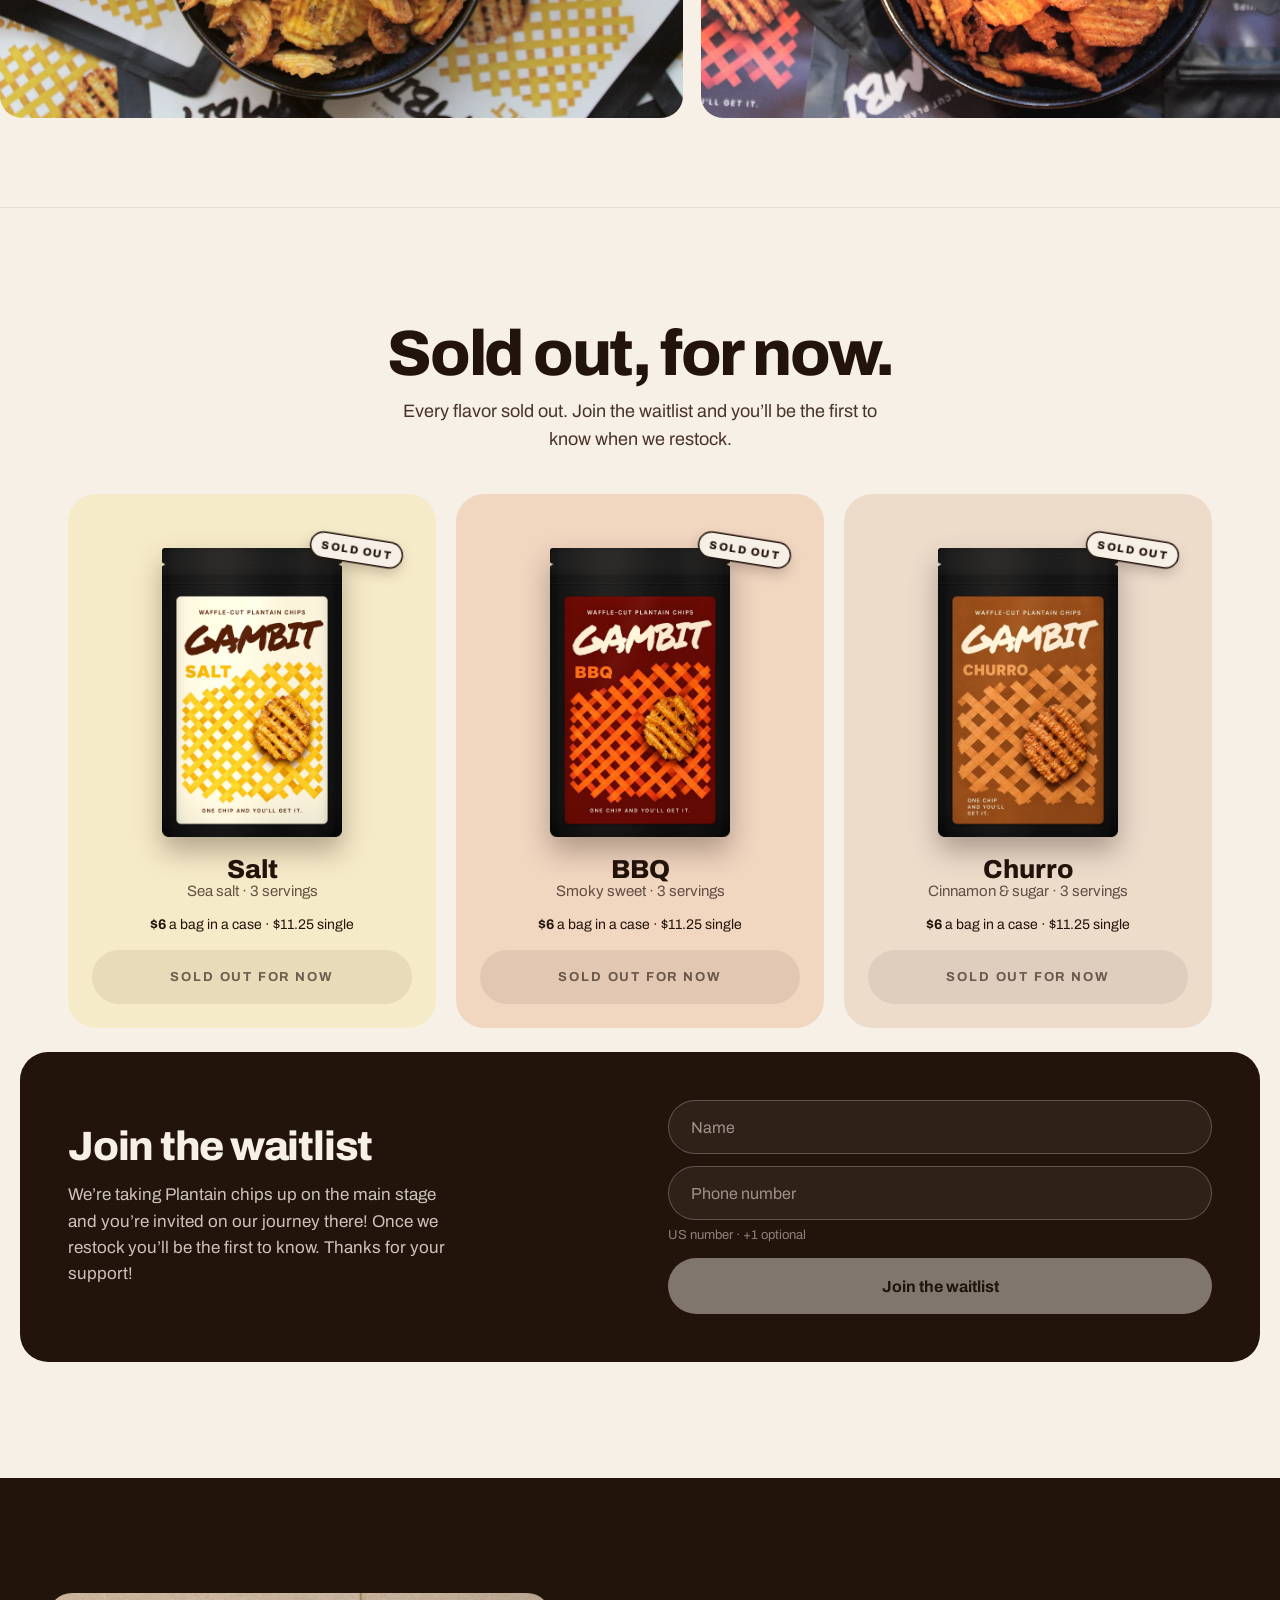
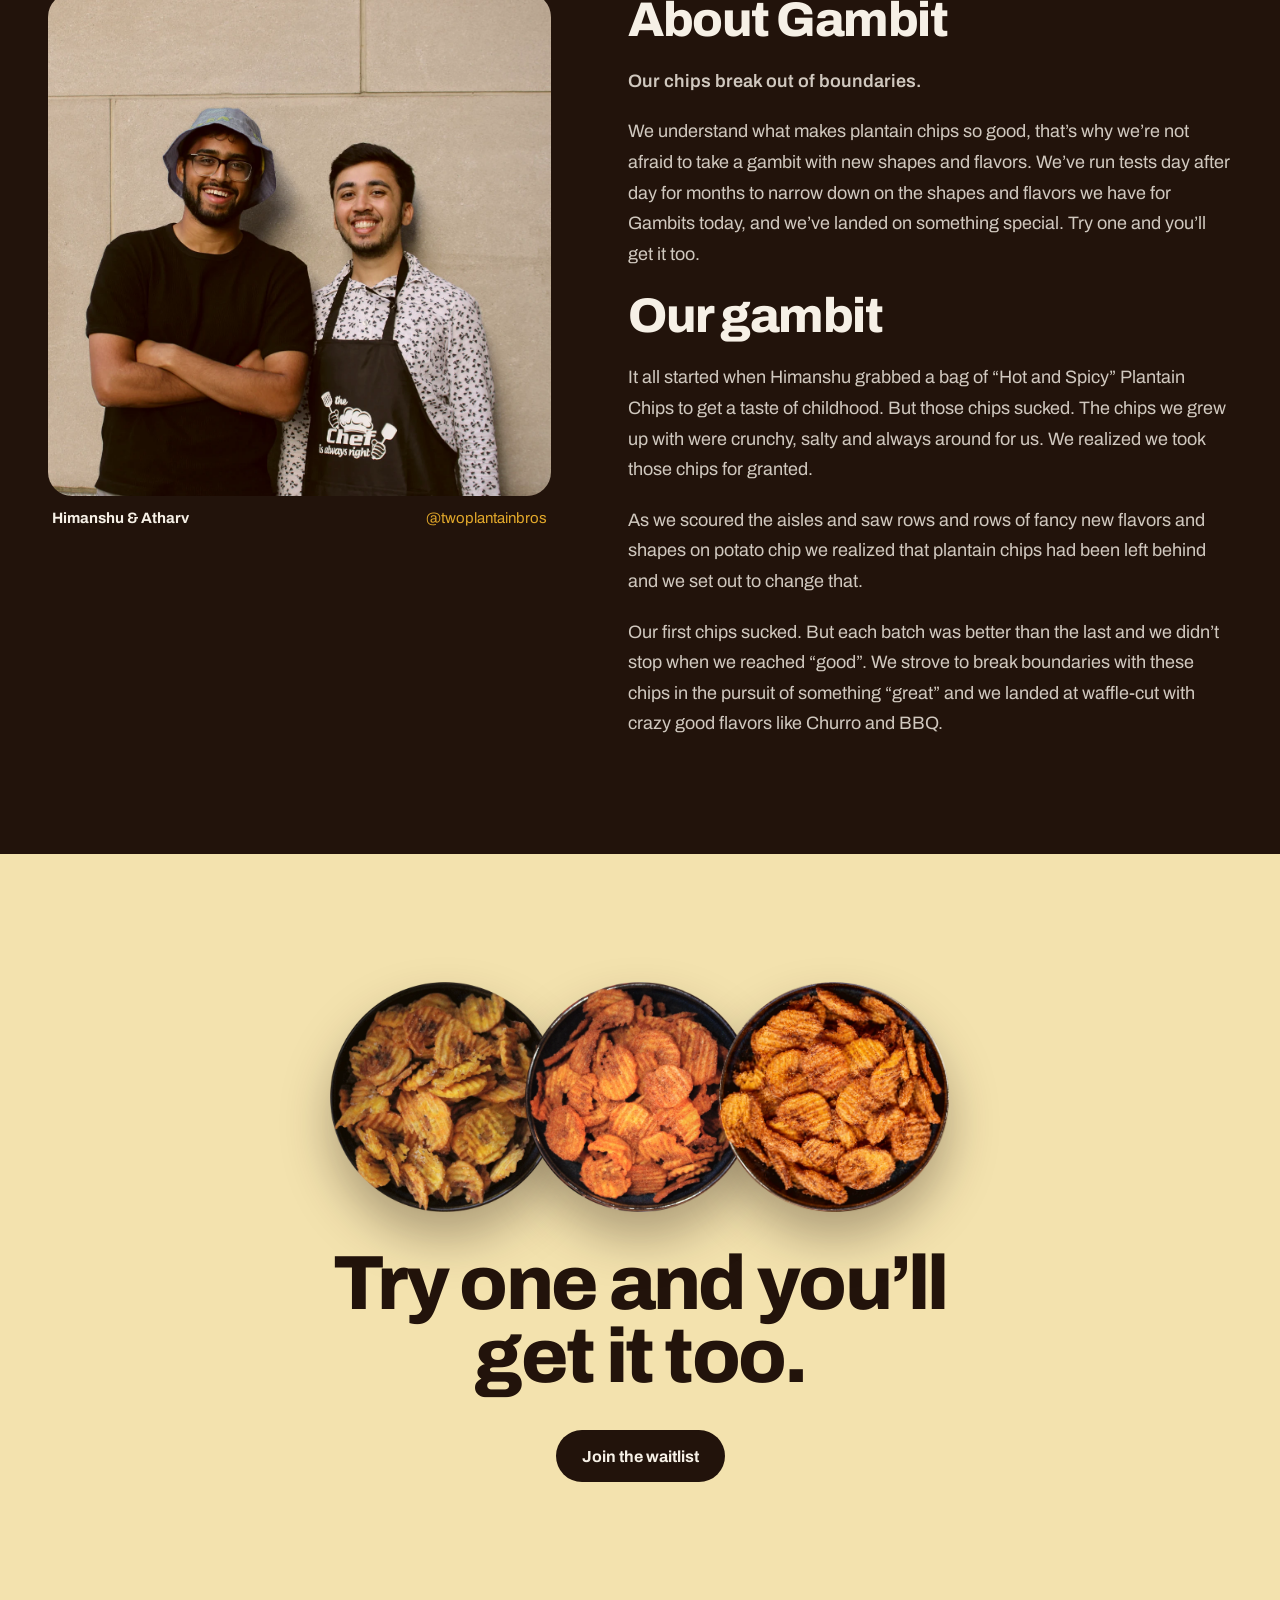
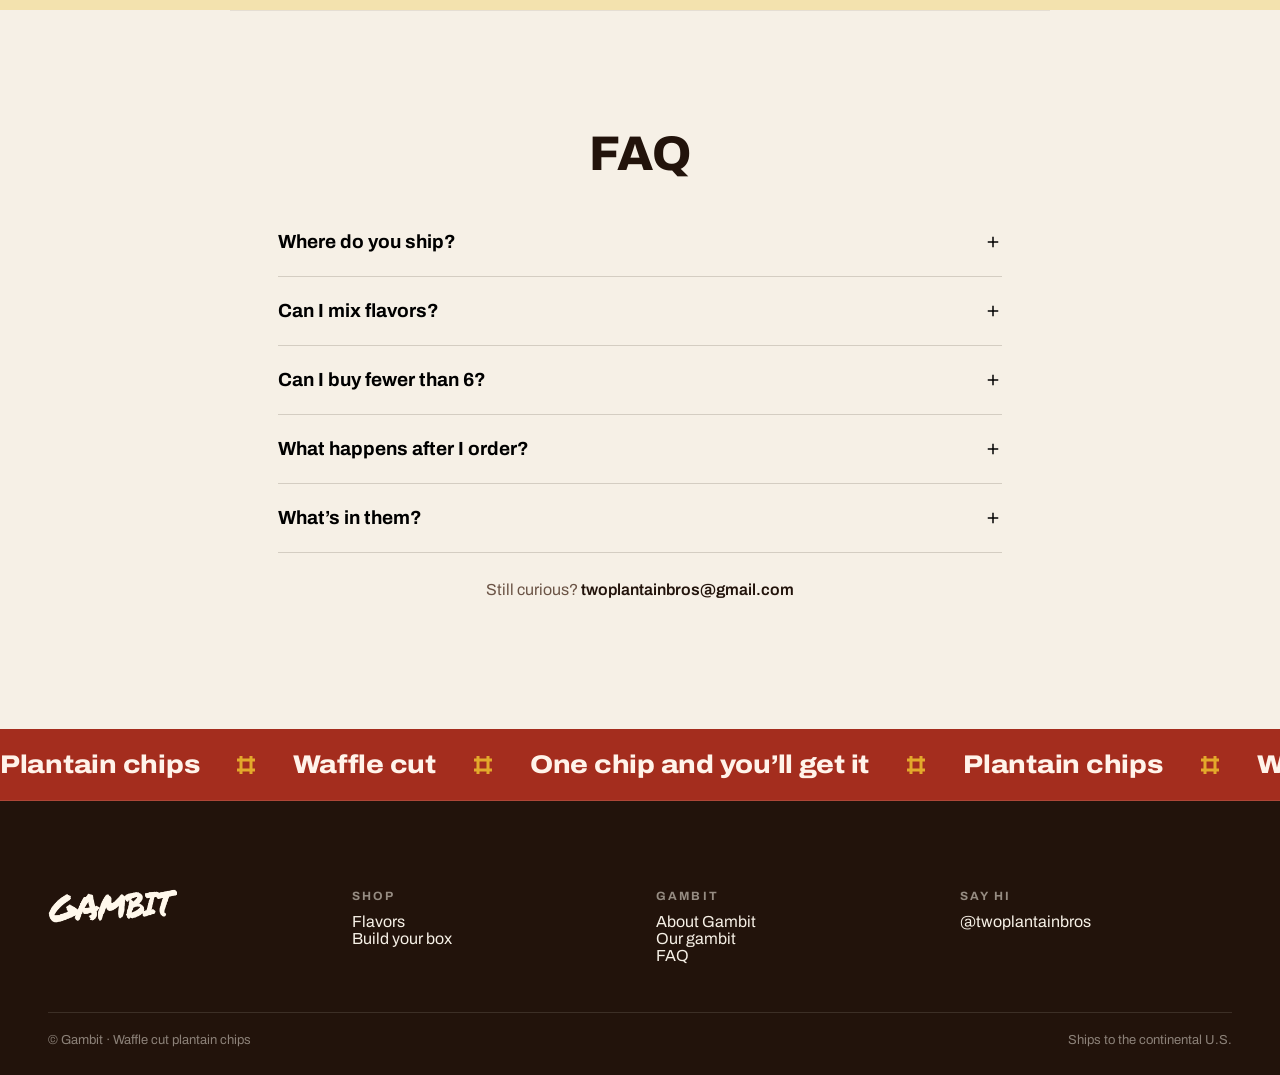
==== commit 90037302: "Ship Gambit rev 9 single-page redesign with sold-out-first experience. Replace the marketing homepag" ====
--- a/index.html
+++ b/index.html
@@ -1,353 +1,811 @@
 <!DOCTYPE html>
-<html lang="en">
+<html lang="en" class="is-sold-out">
   <head>
     <meta charset="utf-8" />
-    <meta name="viewport" content="width=device-width, initial-scale=1" />
+    <meta name="viewport" content="width=device-width, initial-scale=1, viewport-fit=cover" />
+    <script>
+      (function () {
+        var instock = /instock/i.test(location.search);
+        document.documentElement.classList.remove("is-sold-out", "is-in-stock");
+        document.documentElement.classList.add(instock ? "is-in-stock" : "is-sold-out");
+      })();
+    </script>
     <title>Gambit | Waffle Cut Plantain Chips</title>
     <meta
       name="description"
-      content="Gambit waffle cut plantain chips: Salt, BBQ, and Churro. Case of 6 with free shipping from $36."
+      content="Gambit waffle cut plantain chips: Salt, BBQ, and Churro. Waffle cut — one chip and you'll get it."
     />
     <meta property="og:type" content="website" />
     <meta property="og:title" content="Gambit | Waffle Cut Plantain Chips" />
-    <meta
-      property="og:description"
-      content="Salt, BBQ, and Churro. One chip and you'll get it."
-    />
-    <meta property="og:image" content="https://gambitchips.com/assets/chips-three-bags.jpeg" />
-    <meta property="og:image:width" content="1024" />
-    <meta property="og:image:height" content="572" />
-    <meta
-      property="og:image:alt"
-      content="Gambit waffle cut plantain chips: BBQ, Churro, and Salt bags"
-    />
+    <meta property="og:description" content="Waffle cut. One chip and you'll get it. Salt, BBQ, and Churro." />
+    <meta property="og:image" content="https://gambitchips.com/assets/scene-salt.webp" />
+    <meta property="og:url" content="https://gambitchips.com/" />
     <meta name="twitter:card" content="summary_large_image" />
-    <meta name="twitter:title" content="Gambit | Waffle Cut Plantain Chips" />
-    <meta
-      name="twitter:description"
-      content="Salt, BBQ, and Churro. One chip and you'll get it."
-    />
-    <meta name="twitter:image" content="https://gambitchips.com/assets/chips-three-bags.jpeg" />
+    <meta name="theme-color" content="#F6F0E6" />
     <link rel="canonical" href="https://gambitchips.com/" />
-    <meta property="og:url" content="https://gambitchips.com/" />
-    <meta name="theme-color" content="#3d2314" />
     <link rel="icon" href="assets/favicon.svg" type="image/svg+xml" />
-    <link rel="apple-touch-icon" href="assets/favicon.svg" />
     <link rel="preconnect" href="https://fonts.googleapis.com" />
     <link rel="preconnect" href="https://fonts.gstatic.com" crossorigin />
     <link
-      href="https://fonts.googleapis.com/css2?family=Bebas+Neue&family=DM+Sans:ital,opsz,wght@0,9..40,400;0,9..40,500;0,9..40,600;0,9..40,700;1,9..40,400&family=Permanent+Marker&display=swap"
+      href="https://fonts.googleapis.com/css2?family=Archivo:wdth,wght@62..125,400..900&display=swap"
       rel="stylesheet"
     />
-    <link rel="preload" href="assets/chips-three-bags.jpeg" as="image" />
-    <link rel="stylesheet" href="assets/site.css" />
+    <link rel="preload" href="assets/bowl-salt.webp" as="image" />
+    <link rel="preload" href="assets/bowl-bbq.webp" as="image" />
+    <link rel="preload" href="assets/bowl-churro.webp" as="image" />
+    <link rel="stylesheet" href="assets/gambit.css" />
     <script type="application/ld+json">
       {
         "@context": "https://schema.org",
         "@graph": [
           {
             "@type": "Organization",
-            "@id": "https://gambitchips.com/#organization",
             "name": "Gambit",
             "url": "https://gambitchips.com/",
-            "logo": "https://gambitchips.com/assets/favicon.svg",
+            "logo": "https://gambitchips.com/assets/logo-dark.png",
+            "sameAs": ["https://www.instagram.com/twoplantainbros/"],
             "email": "twoplantainbros@gmail.com"
-          },
-          {
-            "@type": "WebSite",
-            "@id": "https://gambitchips.com/#website",
-            "url": "https://gambitchips.com/",
-            "name": "Gambit | Waffle Cut Plantain Chips",
-            "description": "Gambit waffle cut plantain chips: Salt, BBQ, and Churro. Case of 6 with free shipping from $36.",
-            "publisher": { "@id": "https://gambitchips.com/#organization" }
           }
         ]
       }
     </script>
   </head>
-  <body>
-    <a class="skip-link" href="#top">Skip to main content</a>
-    <header class="site-header">
-      <div class="header-inner">
-        <a class="brand-lockup" href="index.html">
-          <span>Waffle cut plantain chips</span>
-          <span class="gambit">Gambit</span>
+  <body class="gambit-page">
+    <a class="g-skip" href="#top">Skip to main content</a>
+
+    <header class="g-header">
+      <nav class="g-header__nav" aria-label="Main">
+        <a class="g-header__logo" href="#top" aria-label="Gambit home">
+          <img src="assets/logo-dark.png" width="941" height="248" alt="Gambit" />
         </a>
-        <nav class="header-nav" aria-label="Primary">
-          <a href="#about">About</a>
-          <a class="header-cta" href="build.html">Shop</a>
-        </nav>
+        <div class="g-header__links g-header__links--desk">
+          <a href="#flavors" class="g-link">Flavors</a>
+          <a href="#about" class="g-link">About</a>
+          <a href="#faq" class="g-link">FAQ</a>
+        </div>
+        <a
+          class="g-header__ig"
+          href="https://www.instagram.com/twoplantainbros/"
+          aria-label="Gambit on Instagram, @twoplantainbros"
+        >
+          <svg width="20" height="20" viewBox="0 0 24 24" fill="none" stroke="currentColor" stroke-width="1.8" aria-hidden="true">
+            <rect x="3" y="3" width="18" height="18" rx="5"></rect>
+            <circle cx="12" cy="12" r="4"></circle>
+            <circle cx="17.5" cy="6.5" r="0.6" fill="currentColor"></circle>
+          </svg>
+        </a>
+        <a href="#box" class="g-btn g-header__pill in-stock-only" aria-label="Your box">
+          <span>Box</span>
+          <span class="g-header__pill-count" data-box-count>0</span>
+        </a>
+        <a href="#waitlist" class="g-btn g-header__waitlist sold-out-only" aria-label="Join the waitlist">
+          <span class="g-header__waitlist-long">Join the waitlist</span>
+          <span class="g-header__waitlist-short">Join waitlist</span>
+        </a>
+      </nav>
+    </header>
+
+    <main id="top">
+      <!-- Desktop hero -->
+      <section class="g-hero-desk g-wrap" aria-labelledby="hero-title-d">
+        <div class="g-hero-desk__top">
+          <h1 id="hero-title-d">
+            <span class="g-hero-desk__line"><span class="g-rise" style="animation-delay: 0.05s">Waffle cut.</span></span>
+            <span class="g-hero-desk__line"
+              ><span class="g-rise" style="animation-delay: 0.17s">One chip and you&rsquo;ll get it.</span></span
+            >
+          </h1>
+          <div class="g-hero-desk__intro g-fadeup" style="animation-delay: 1.5s">
+            <p>We took a gambit on these chips and we&rsquo;re hoping you will too.</p>
+            <div style="display: flex; gap: 18px; align-items: center; flex-wrap: wrap">
+              <a href="#box" class="g-btn in-stock-only">Build your box</a>
+              <a href="#waitlist" class="g-btn sold-out-only">Join the waitlist</a>
+              <span class="g-hero-desk__meta in-stock-only">Free shipping on every order</span>
+              <span class="g-hero-desk__meta sold-out-only">Every flavor is sold out for now</span>
+            </div>
+          </div>
+        </div>
+        <div class="g-trio">
+          <a href="#chapter-salt" class="g-bowl-btn" data-flavor="salt" aria-label="Salt: Golden, with sea salt.">
+            <div class="g-bowl-stage">
+              <div class="g-bowl-shadow g-shadowin" style="animation-delay: 1.15s">
+                <div class="g-bowl-shadow__blur shade"></div>
+              </div>
+              <div class="g-roll" style="position: absolute; inset: 0; animation-delay: 0.35s">
+                <div class="g-bowl-lift">
+                  <div class="g-bowl-spin">
+                    <img
+                      class="g-bowl-img g-idle"
+                      src="assets/bowl-salt.webp"
+                      width="1200"
+                      height="1200"
+                      alt="A bowl of Gambit Salt waffle cut chips"
+                    />
+                  </div>
+                </div>
+              </div>
+              <div class="g-bowl-bag g-bagin" style="animation-delay: 1.6s">
+                <img src="assets/bag-salt.webp" width="800" height="1280" alt="Gambit Salt bag" />
+                <span class="g-sticker sold-out-only">Sold out</span>
+              </div>
+            </div>
+            <div class="g-bowl-cap g-fadeup" style="animation-delay: 1.3s">
+              <strong>Salt</strong>
+              <span>Golden, with sea salt.</span>
+              <span class="g-arrow" aria-hidden="true">→</span>
+            </div>
+          </a>
+          <a href="#chapter-bbq" class="g-bowl-btn" data-flavor="bbq" aria-label="BBQ: Smoky sweet, made in house.">
+            <div class="g-bowl-stage">
+              <div class="g-bowl-shadow g-shadowin" style="animation-delay: 1.31s">
+                <div class="g-bowl-shadow__blur"></div>
+              </div>
+              <div class="g-roll" style="position: absolute; inset: 0; animation-delay: 0.51s">
+                <div class="g-bowl-lift">
+                  <div class="g-bowl-spin">
+                    <img
+                      class="g-bowl-img g-idle"
+                      style="animation-delay: -37s"
+                      src="assets/bowl-bbq.webp"
+                      width="1200"
+                      height="1200"
+                      alt="A bowl of Gambit BBQ waffle cut chips"
+                    />
+                  </div>
+                </div>
+              </div>
+              <div class="g-bowl-bag g-bagin" style="animation-delay: 1.76s">
+                <img src="assets/bag-bbq.webp" width="800" height="1280" alt="Gambit BBQ bag" />
+                <span class="g-sticker sold-out-only">Sold out</span>
+              </div>
+            </div>
+            <div class="g-bowl-cap g-fadeup" style="animation-delay: 1.44s">
+              <strong>BBQ</strong>
+              <span>Smoky sweet, made in house.</span>
+              <span class="g-arrow" aria-hidden="true">→</span>
+            </div>
+          </a>
+          <a
+            href="#chapter-churro"
+            class="g-bowl-btn"
+            data-flavor="churro"
+            aria-label="Churro: Cinnamon sugar, every pocket."
+          >
+            <div class="g-bowl-stage">
+              <div class="g-bowl-shadow g-shadowin" style="animation-delay: 1.47s">
+                <div class="g-bowl-shadow__blur"></div>
+              </div>
+              <div class="g-roll" style="position: absolute; inset: 0; animation-delay: 0.67s">
+                <div class="g-bowl-lift">
+                  <div class="g-bowl-spin">
+                    <img
+                      class="g-bowl-img g-idle"
+                      style="animation-delay: -74s"
+                      src="assets/bowl-churro.webp"
+                      width="960"
+                      height="960"
+                      alt="A bowl of Gambit Churro waffle cut chips"
+                    />
+                  </div>
+                </div>
+              </div>
+              <div class="g-bowl-bag g-bagin" style="animation-delay: 1.92s">
+                <img src="assets/bag-churro.webp" width="800" height="1280" alt="Gambit Churro bag" />
+                <span class="g-sticker sold-out-only">Sold out</span>
+              </div>
+            </div>
+            <div class="g-bowl-cap g-fadeup" style="animation-delay: 1.58s">
+              <strong>Churro</strong>
+              <span>Cinnamon sugar, every pocket.</span>
+              <span class="g-arrow" aria-hidden="true">→</span>
+            </div>
+          </a>
+        </div>
+      </section>
+
+      <!-- Mobile hero -->
+      <section
+        id="hero-mobile"
+        class="g-hero-mob"
+        style="background: #f3e2ae; color: #22130b"
+        aria-labelledby="hero-title-m"
+      >
+        <div class="g-mob-col">
+        <h1 id="hero-title-m">
+          <span class="g-hero-desk__line"><span class="g-rise" style="animation-delay: 0.05s">Waffle cut.</span></span>
+          <span class="g-hero-desk__line"
+            ><span class="g-rise" style="animation-delay: 0.16s">One chip and</span></span
+          >
+          <span class="g-hero-desk__line"
+            ><span class="g-rise" style="animation-delay: 0.28s">you&rsquo;ll get it.</span></span
+          >
+        </h1>
+        <p class="g-hero-mob__intro g-fadeup" data-theme-sub style="animation-delay: 0.3s">
+          We took a gambit on these chips and we&rsquo;re hoping you will too.
+        </p>
+        <div class="m-stage">
+          <svg class="m-stage__ring g-ring" viewBox="0 0 358 358" aria-hidden="true">
+            <defs>
+              <path id="gmb-ring-m" d="M179,179 m-170,0 a170,170 0 1,1 340,0 a170,170 0 1,1 -340,0"></path>
+            </defs>
+            <text style="font-size: 9.5px; font-weight: 700; letter-spacing: 0.3em; fill: currentColor; opacity: 0.7">
+              <textPath href="#gmb-ring-m" textLength="1062" lengthAdjust="spacing">
+                WAFFLE-CUT PLANTAIN CHIPS • ONE CHIP AND YOU'LL GET IT • WAFFLE-CUT PLANTAIN CHIPS • ONE CHIP AND YOU'LL
+                GET IT •
+              </textPath>
+            </text>
+          </svg>
+          <div class="m-stage__shadow g-shadowin" style="animation-delay: 1s"></div>
+          <div class="m-stage__bowl-shell g-roll" style="animation-delay: 0.3s">
+            <div class="m-stage__turn" id="mob-bowl-turn">
+              <img
+                class="m-stage__bowl is-active"
+                data-flavor="salt"
+                src="assets/bowl-salt.webp"
+                alt="A bowl of Gambit Salt waffle cut chips"
+              />
+              <img
+                class="m-stage__bowl"
+                data-flavor="bbq"
+                src="assets/bowl-bbq.webp"
+                alt="A bowl of Gambit BBQ waffle cut chips"
+              />
+              <img
+                class="m-stage__bowl"
+                data-flavor="churro"
+                src="assets/bowl-churro.webp"
+                alt="A bowl of Gambit Churro waffle cut chips"
+              />
+            </div>
+          </div>
+          <div class="m-stage__bag g-bagin" style="animation-delay: 1.3s">
+            <img
+              class="m-stage__bag-img is-active"
+              data-flavor="salt"
+              src="assets/bag-salt.webp"
+              alt="Gambit Salt bag"
+            />
+            <img class="m-stage__bag-img" data-flavor="bbq" src="assets/bag-bbq.webp" alt="Gambit BBQ bag" />
+            <img class="m-stage__bag-img" data-flavor="churro" src="assets/bag-churro.webp" alt="Gambit Churro bag" />
+            <span class="g-sticker g-sticker--mob sold-out-only">Sold out</span>
+          </div>
+        </div>
+        <div
+          class="g-flavor-tabs g-fadeup"
+          data-theme-pill
+          style="background: rgba(34, 19, 11, 0.1); animation-delay: 1.1s"
+          role="group"
+          aria-label="Pick a flavor"
+        >
+          <button type="button" data-flavor-tab data-flavor="salt" aria-pressed="true">Salt</button>
+          <button type="button" data-flavor-tab data-flavor="bbq" aria-pressed="false">BBQ</button>
+          <button type="button" data-flavor-tab data-flavor="churro" aria-pressed="false">Churro</button>
+        </div>
+        <div class="g-mob-flavor-copy g-fadeup" data-mob-flavor-panel data-flavor="salt" style="animation-delay: 1.25s">
+          <div class="g-eyebrow" data-theme-accent>01 · Classic</div>
+          <p data-theme-sub style="margin: 0; font-size: 16px; line-height: 1.55">
+            Golden waffle cut plantain chips with sea salt. Clean and simple, these are the gold standard for Gambit
+            chips.
+          </p>
+          <div class="sold-out-only" style="display: flex; flex-direction: column; gap: 10px; margin-top: 8px">
+            <span class="g-eyebrow" style="opacity: 0.85">Sold out for now</span>
+            <a href="#waitlist" class="g-btn g-btn--block">Join the waitlist</a>
+          </div>
+        </div>
+        <div class="g-mob-flavor-copy" data-mob-flavor-panel data-flavor="bbq" hidden>
+          <div class="g-eyebrow" data-theme-accent>02 · Savory</div>
+          <p data-theme-sub style="margin: 0; font-size: 16px; line-height: 1.55">
+            The same waffle chip texture we love, with a smoky sweet BBQ rub we formulated in house. Try one and
+            you&rsquo;ll come back for seconds.
+          </p>
+          <div class="sold-out-only" style="display: flex; flex-direction: column; gap: 10px; margin-top: 8px">
+            <span class="g-eyebrow" style="opacity: 0.85">Sold out for now</span>
+            <a href="#waitlist" class="g-btn g-btn--block">Join the waitlist</a>
+          </div>
+        </div>
+        <div class="g-mob-flavor-copy" data-mob-flavor-panel data-flavor="churro" hidden>
+          <div class="g-eyebrow" data-theme-accent>03 · Sweet</div>
+          <p data-theme-sub style="margin: 0; font-size: 16px; line-height: 1.55">
+            The same crisp, with cinnamon sugar filling every waffle pocket. It was the dark horse flavor in our flavor
+            tests, but Churro came out on top, consistently.
+          </p>
+          <div class="sold-out-only" style="display: flex; flex-direction: column; gap: 10px; margin-top: 8px">
+            <span class="g-eyebrow" style="opacity: 0.85">Sold out for now</span>
+            <a href="#waitlist" class="g-btn g-btn--block">Join the waitlist</a>
+          </div>
+        </div>
+        </div>
+      </section>
+
+      <div class="g-band" aria-hidden="true">
+        <div class="g-ticker">
+          <span class="g-band__item"
+            >Waffle cut<svg width="22" height="22" viewBox="0 0 22 22" aria-hidden="true"
+              ><g fill="none" stroke="#E3A92B" stroke-width="3">
+                <path d="M2 6h18M2 16h18M6 2v18M16 2v18"></path></g
+            ></svg></span
+          >
+          <span class="g-band__item"
+            >One chip and you&rsquo;ll get it<svg width="22" height="22" viewBox="0 0 22 22" aria-hidden="true"
+              ><g fill="none" stroke="#E3A92B" stroke-width="3">
+                <path d="M2 6h18M2 16h18M6 2v18M16 2v18"></path></g
+            ></svg></span
+          >
+          <span class="g-band__item"
+            >Plantain chips<svg width="22" height="22" viewBox="0 0 22 22" aria-hidden="true"
+              ><g fill="none" stroke="#E3A92B" stroke-width="3">
+                <path d="M2 6h18M2 16h18M6 2v18M16 2v18"></path></g
+            ></svg></span
+          >
+          <span class="g-band__item"
+            >Waffle cut<svg width="22" height="22" viewBox="0 0 22 22" aria-hidden="true"
+              ><g fill="none" stroke="#E3A92B" stroke-width="3">
+                <path d="M2 6h18M2 16h18M6 2v18M16 2v18"></path></g
+            ></svg></span
+          >
+          <span class="g-band__item"
+            >One chip and you&rsquo;ll get it<svg width="22" height="22" viewBox="0 0 22 22" aria-hidden="true"
+              ><g fill="none" stroke="#E3A92B" stroke-width="3">
+                <path d="M2 6h18M2 16h18M6 2v18M16 2v18"></path></g
+            ></svg></span
+          >
+          <span class="g-band__item"
+            >Plantain chips<svg width="22" height="22" viewBox="0 0 22 22" aria-hidden="true"
+              ><g fill="none" stroke="#E3A92B" stroke-width="3">
+                <path d="M2 6h18M2 16h18M6 2v18M16 2v18"></path></g
+            ></svg></span
+          >
+          <span class="g-band__item"
+            >Waffle cut<svg width="22" height="22" viewBox="0 0 22 22" aria-hidden="true"
+              ><g fill="none" stroke="#E3A92B" stroke-width="3">
+                <path d="M2 6h18M2 16h18M6 2v18M6 2v18"></path></g
+            ></svg></span
+          >
+          <span class="g-band__item"
+            >One chip and you&rsquo;ll get it<svg width="22" height="22" viewBox="0 0 22 22" aria-hidden="true"
+              ><g fill="none" stroke="#E3A92B" stroke-width="3">
+                <path d="M2 6h18M2 16h18M6 2v18M16 2v18"></path></g
+            ></svg></span
+          >
+        </div>
       </div>
-    </header>
-
-    <main id="top">
-      <section class="hero waffle-texture" aria-labelledby="hero-title">
-        <div class="hero-inner">
-          <div class="hero-copy">
-            <p class="eyebrow">Waffle cut plantain chips</p>
-            <h1 id="hero-title">Gambit</h1>
-            <p class="hero-flavor-line">Waffle cut. Ridiculously crisp.</p>
-            <p class="hero-lede">
-              We took a gambit on these chips and we&rsquo;re hoping you will too.
-              <strong>One chip and you&rsquo;ll get it.</strong>
+
+      <section id="flavors" class="g-showcase" style="background: #f3e2ae; color: #22130b" aria-label="Flavors">
+        <div class="g-scrolly">
+          <div>
+            <article class="g-chapter" data-chapter data-flavor="salt" id="chapter-salt">
+              <div class="g-eyebrow" data-theme-accent>01 · Classic</div>
+              <h2>Salt</h2>
+              <p data-theme-sub>
+                Golden waffle cut plantain chips with sea salt. Clean and simple, these are the gold standard for Gambit
+                chips.
+              </p>
+              <div class="in-stock-only" style="max-width: 340px; padding-top: 10px">
+                <button type="button" class="g-btn" style="width: 100%" data-cart-add data-flavor="salt">
+                  Add Salt to box
+                </button>
+              </div>
+              <div class="sold-out-only" style="max-width: 340px; padding-top: 10px; display: flex; flex-direction: column; gap: 12px">
+                <span class="g-eyebrow" style="opacity: 0.85">Sold out for now</span>
+                <a href="#waitlist" class="g-btn" style="width: 100%; text-align: center">Join the waitlist</a>
+              </div>
+            </article>
+            <article class="g-chapter" data-chapter data-flavor="bbq" id="chapter-bbq">
+              <div class="g-eyebrow" data-theme-accent>02 · Savory</div>
+              <h2>BBQ</h2>
+              <p data-theme-sub>
+                The same waffle chip texture we love, with a smoky sweet BBQ rub we formulated in house. Try one and
+                you&rsquo;ll come back for seconds.
+              </p>
+              <div class="sold-out-only" style="max-width: 340px; padding-top: 10px; display: flex; flex-direction: column; gap: 12px">
+                <span class="g-eyebrow" style="opacity: 0.85">Sold out for now</span>
+                <a href="#waitlist" class="g-btn" style="width: 100%; text-align: center">Join the waitlist</a>
+              </div>
+            </article>
+            <article class="g-chapter" data-chapter data-flavor="churro" id="chapter-churro">
+              <div class="g-eyebrow" data-theme-accent>03 · Sweet</div>
+              <h2>Churro</h2>
+              <p data-theme-sub>
+                The same crisp, with cinnamon sugar filling every waffle pocket. It was the dark horse flavor in our
+                flavor tests, but Churro came out on top, consistently.
+              </p>
+              <div class="sold-out-only" style="max-width: 340px; padding-top: 10px; display: flex; flex-direction: column; gap: 12px">
+                <span class="g-eyebrow" style="opacity: 0.85">Sold out for now</span>
+                <a href="#waitlist" class="g-btn" style="width: 100%; text-align: center">Join the waitlist</a>
+              </div>
+            </article>
+          </div>
+          <div class="g-stage-col">
+            <div class="g-stage">
+              <svg class="g-ring" viewBox="0 0 620 620" aria-hidden="true" style="position: absolute; inset: 0; width: 100%; height: 100%">
+                <defs>
+                  <path id="gmb-ring" d="M310,310 m-292,0 a292,292 0 1,1 584,0 a292,292 0 1,1 -584,0"></path>
+                </defs>
+                <text style="font-size: 13px; font-weight: 700; letter-spacing: 0.32em; fill: currentColor; opacity: 0.7">
+                  <textPath href="#gmb-ring" textLength="1825" lengthAdjust="spacing">
+                    WAFFLE-CUT PLANTAIN CHIPS • ONE CHIP AND YOU'LL GET IT • WAFFLE-CUT PLANTAIN CHIPS • ONE CHIP AND
+                    YOU'LL GET IT •
+                  </textPath>
+                </text>
+              </svg>
+              <div class="g-stage__spin" id="showcase-spin">
+                <img
+                  class="g-stage__bowl is-active"
+                  data-flavor="salt"
+                  src="assets/bowl-salt.webp"
+                  alt="A bowl of Gambit Salt waffle cut chips"
+                />
+                <img
+                  class="g-stage__bowl"
+                  data-flavor="bbq"
+                  src="assets/bowl-bbq.webp"
+                  alt="A bowl of Gambit BBQ waffle cut chips"
+                />
+                <img
+                  class="g-stage__bowl"
+                  data-flavor="churro"
+                  src="assets/bowl-churro.webp"
+                  alt="A bowl of Gambit Churro waffle cut chips"
+                />
+              </div>
+              <div class="g-stage__bag-pocket">
+                <img
+                  class="g-stage__bag is-active"
+                  data-flavor="salt"
+                  src="assets/bag-salt.webp"
+                  alt="Gambit Salt bag"
+                />
+                <img class="g-stage__bag" data-flavor="bbq" src="assets/bag-bbq.webp" alt="Gambit BBQ bag" />
+                <img class="g-stage__bag" data-flavor="churro" src="assets/bag-churro.webp" alt="Gambit Churro bag" />
+              </div>
+              <span class="g-sticker g-sticker--showcase sold-out-only">Sold out</span>
+              <nav class="g-stage-dots" aria-label="Flavor sections">
+                <button type="button" class="g-dot" data-flavor-dot="salt" aria-label="Salt" aria-current="true"></button>
+                <button type="button" class="g-dot" data-flavor-dot="bbq" aria-label="BBQ" aria-current="false"></button>
+                <button type="button" class="g-dot" data-flavor-dot="churro" aria-label="Churro" aria-current="false"></button>
+              </nav>
+            </div>
+          </div>
+        </div>
+      </section>
+
+      <section class="g-photos" aria-label="Gambit bags and bowls">
+        <div class="g-drift g-photos__track">
+          <img src="assets/scene-salt.webp" alt="Gambit Salt bowl on bags" loading="lazy" width="2000" height="1122" />
+          <img src="assets/scene-bbq.webp" alt="Gambit BBQ bowl on bags" loading="lazy" width="2000" height="1122" />
+          <img src="assets/scene-churro.webp" alt="Gambit Churro bowl on bags" loading="lazy" width="1448" height="1086" />
+          <img src="assets/scene-salt.webp" alt="" loading="lazy" width="2000" height="1122" />
+          <img src="assets/scene-bbq.webp" alt="" loading="lazy" width="2000" height="1122" />
+          <img src="assets/scene-churro.webp" alt="" loading="lazy" width="1448" height="1086" />
+        </div>
+      </section>
+
+      <section id="box" class="g-box">
+        <div class="g-box__head g-wrap">
+          <h2 class="in-stock-only">Build your box</h2>
+          <h2 class="sold-out-only">Sold out, for now.</h2>
+          <p class="in-stock-only">
+            Mix any flavors in a case of 6 for $6 a bag, or grab single bags for $11.25. Shipping is free on every order.
+          </p>
+          <p class="sold-out-only">
+            Every flavor sold out. Join the waitlist and you&rsquo;ll be the first to know when we restock.
+          </p>
+        </div>
+
+        <div class="g-flavor-cards">
+          <article class="g-flavor-card g-flavor-card--salt">
+            <div class="g-flavor-card__bag">
+              <img src="assets/bag-salt.webp" alt="Gambit Salt bag" loading="lazy" />
+                <span class="g-sticker g-sticker--card sold-out-only">Sold out</span>
+            </div>
+            <div style="text-align: center">
+              <h3 style="margin: 0; font-size: 26px; font-weight: 800">Salt</h3>
+              <div style="font-size: 15px; color: rgba(34, 19, 11, 0.7)">Sea salt · 3 servings</div>
+            </div>
+            <p style="margin: 0; font-size: 14px"><strong>$6</strong> a bag in a case · $11.25 single</p>
+            <div class="in-stock-only" style="width: 100%">
+              <button type="button" class="g-btn" style="width: 100%" data-cart-add data-flavor="salt">Add Salt</button>
+            </div>
+            <div class="sold-out-only g-sold-label">Sold out for now</div>
+          </article>
+          <article class="g-flavor-card g-flavor-card--bbq">
+            <div class="g-flavor-card__bag">
+              <img src="assets/bag-bbq.webp" alt="Gambit BBQ bag" loading="lazy" />
+                <span class="g-sticker g-sticker--card sold-out-only">Sold out</span>
+            </div>
+            <div style="text-align: center">
+              <h3 style="margin: 0; font-size: 26px; font-weight: 800">BBQ</h3>
+              <div style="font-size: 15px; color: rgba(34, 19, 11, 0.7)">Smoky sweet · 3 servings</div>
+            </div>
+            <p style="margin: 0; font-size: 14px"><strong>$6</strong> a bag in a case · $11.25 single</p>
+            <div class="sold-out-only g-sold-label">Sold out for now</div>
+          </article>
+          <article class="g-flavor-card g-flavor-card--churro">
+            <div class="g-flavor-card__bag">
+              <img src="assets/bag-churro.webp" alt="Gambit Churro bag" loading="lazy" />
+                <span class="g-sticker g-sticker--card sold-out-only">Sold out</span>
+            </div>
+            <div style="text-align: center">
+              <h3 style="margin: 0; font-size: 26px; font-weight: 800">Churro</h3>
+              <div style="font-size: 15px; color: rgba(34, 19, 11, 0.7)">Cinnamon &amp; sugar · 3 servings</div>
+            </div>
+            <p style="margin: 0; font-size: 14px"><strong>$6</strong> a bag in a case · $11.25 single</p>
+            <div class="sold-out-only g-sold-label">Sold out for now</div>
+          </article>
+        </div>
+
+        <div class="g-checkout-grid in-stock-only">
+          <div class="g-case">
+            <div style="display: flex; justify-content: space-between; align-items: baseline">
+              <h3 style="margin: 0; font-size: 22px; font-weight: 800">Your case</h3>
+              <span style="font-size: 14px; color: rgba(34, 19, 11, 0.65)"
+                ><span id="case-count">0</span> of 6 · <span id="case-note">case pricing at 6</span></span
+              >
+            </div>
+            <div
+              role="img"
+              aria-label="0 of 6 bags in your case"
+              style="display: grid; grid-template-columns: repeat(6, 1fr); gap: 10px"
+              id="case-slots"
+            >
+              <div data-case-slot><img src="assets/bag-salt.webp" alt="" style="width: 100%; opacity: 0" /></div>
+              <div data-case-slot><img src="assets/bag-salt.webp" alt="" style="width: 100%; opacity: 0" /></div>
+              <div data-case-slot><img src="assets/bag-salt.webp" alt="" style="width: 100%; opacity: 0" /></div>
+              <div data-case-slot><img src="assets/bag-salt.webp" alt="" style="width: 100%; opacity: 0" /></div>
+              <div data-case-slot><img src="assets/bag-salt.webp" alt="" style="width: 100%; opacity: 0" /></div>
+              <div data-case-slot><img src="assets/bag-salt.webp" alt="" style="width: 100%; opacity: 0" /></div>
+            </div>
+            <div
+              role="progressbar"
+              aria-label="Bags toward case pricing"
+              aria-valuemin="0"
+              aria-valuemax="6"
+              aria-valuenow="0"
+              style="height: 6px; border-radius: 999px; background: rgba(34, 19, 11, 0.1); overflow: hidden"
+            >
+              <div id="case-progress" style="height: 100%; width: 0; background: #22130b; transition: width 0.5s"></div>
+            </div>
+            <p id="cart-status" style="margin: 0; font-size: 15px">Pick any 6 for case pricing, or 1–5 single bags. Shipping is always free.</p>
+            <button type="button" class="g-btn" id="fill-mix" hidden style="align-self: flex-start; background: transparent; color: #22130b; box-shadow: inset 0 0 0 1.5px #22130b">
+              Fill the rest with a mix
+            </button>
+          </div>
+          <div class="g-summary">
+            <h3 style="margin: 0; font-size: 22px; font-weight: 800">Order summary</h3>
+            <div id="summary-lines"></div>
+            <div style="display: flex; justify-content: space-between; padding: 10px 0; font-size: 15px; border-bottom: 1px solid rgba(34, 19, 11, 0.08)">
+              <span>Shipping</span><span style="font-weight: 600">Free</span>
+            </div>
+            <div style="display: flex; justify-content: space-between; align-items: baseline; padding-top: 12px">
+              <span style="font-size: 16px; font-weight: 700">Total</span>
+              <span style="display: flex; align-items: baseline; gap: 10px">
+                <s id="summary-strike" hidden style="font-size: 15px; color: rgba(34, 19, 11, 0.45)"></s>
+                <span id="summary-total" style="font-size: 32px; font-weight: 800">$0</span>
+              </span>
+            </div>
+            <form id="checkout-form" class="g-ship-fields">
+              <label class="full">Full name <input type="text" id="field-name" autocomplete="name" required /></label>
+              <label>Email <input type="email" id="field-email" autocomplete="email" required /></label>
+              <label>Phone <input type="tel" id="field-phone" autocomplete="tel" /></label>
+              <label class="full">Street <input type="text" id="field-street" autocomplete="address-line1" required /></label>
+              <label class="full">Apt / unit <input type="text" id="field-street2" autocomplete="address-line2" /></label>
+              <label>City <input type="text" id="field-city" autocomplete="address-level2" required /></label>
+              <label>State <input type="text" id="field-state" autocomplete="address-level1" required /></label>
+              <label>ZIP <input type="text" id="field-zip" autocomplete="postal-code" required inputmode="numeric" /></label>
+              <label class="full">Notes <textarea id="field-notes" rows="2"></textarea></label>
+              <button type="submit" class="g-btn" id="checkout-submit" style="width: 100%; grid-column: 1 / -1" disabled>
+                Add a bag to start
+              </button>
+              <p id="checkout-error" hidden style="grid-column: 1 / -1; color: #a42d1e; margin: 0; font-size: 14px"></p>
+            </form>
+          </div>
+        </div>
+
+        <div id="waitlist" class="g-waitlist sold-out-only" data-waitlist-panel>
+          <div style="display: flex; flex-direction: column; gap: 14px">
+            <h3>Join the waitlist</h3>
+            <p class="g-waitlist__lede">
+              We&rsquo;re taking Plantain chips up on the main stage and you&rsquo;re invited on our journey there! Once
+              we restock you&rsquo;ll be the first to know. Thanks for your support!
             </p>
-            <div class="hero-badges" aria-label="Product highlights">
-              <span class="badge">Case of 6 · from $36</span>
-              <span class="badge">Free shipping</span>
-              <span class="badge">3 servings per bag</span>
-            </div>
-            <div class="hero-actions">
-              <a class="btn btn-primary" href="build.html">Shop all flavors</a>
-              <a class="btn btn-ghost" href="#about">Our gambit</a>
-            </div>
-          </div>
-          <figure class="hero-lineup">
-            <img
-              src="assets/chips-three-bags.jpeg"
-              width="1024"
-              height="572"
-              alt="Gambit waffle cut plantain chips: BBQ, Churro, and Salt bags"
-              fetchpriority="high"
-              loading="eager"
-              decoding="async"
-            />
-          </figure>
+          </div>
+          <div class="g-waitlist__form-col">
+            <div data-waitlist-form-wrap>
+              <form class="g-wl-form" data-waitlist-form novalidate>
+                <input type="text" data-wl-hp name="company" tabindex="-1" autocomplete="off" aria-hidden="true" style="position: absolute; left: -9999px" />
+                <label for="wl-name-d" class="visually-hidden">Name</label>
+                <input id="wl-name-d" class="g-wl-input" type="text" data-wl-name autocomplete="name" placeholder="Name" required />
+                <p class="g-field-error" data-wl-name-error hidden></p>
+                <label for="wl-phone-d" class="visually-hidden">Phone number</label>
+                <input
+                  id="wl-phone-d"
+                  class="g-wl-input"
+                  type="tel"
+                  data-wl-phone
+                  inputmode="tel"
+                  autocomplete="tel"
+                  placeholder="Phone number"
+                  aria-describedby="wl-phone-hint"
+                  required
+                />
+                <p id="wl-phone-hint" class="g-waitlist-hint">US number · +1 optional</p>
+                <p class="g-field-error" data-wl-phone-error hidden></p>
+                <p class="g-field-error" data-wl-form-error hidden></p>
+                <button type="submit" class="g-btn g-wl-submit" data-wl-submit disabled>
+                  Join the waitlist
+                </button>
+              </form>
+            </div>
+            <div class="g-waitlist-success" data-waitlist-success hidden role="status">
+              <span class="g-waitlist-success__icon" aria-hidden="true">✓</span>
+              <p class="g-waitlist-success__title" data-waitlist-success-name></p>
+              <p class="g-waitlist-success__body" data-waitlist-joined-msg></p>
+            </div>
+          </div>
         </div>
       </section>
 
-      <div class="tagline-band" role="doc-subtitle">
-        <p>One chip and you&rsquo;ll get it.</p>
+      <section id="about" class="g-about">
+        <div class="g-about__grid" id="story">
+          <div class="g-about__photo">
+            <figure class="g-about__photo-frame">
+              <img
+                src="assets/founders.webp"
+                width="1450"
+                height="1220"
+                alt="Himanshu and Atharv, Gambit's founders"
+                loading="lazy"
+              />
+            </figure>
+            <div class="g-about__cap">
+              <span style="font-weight: 700">Himanshu &amp; Atharv</span>
+              <a href="https://www.instagram.com/twoplantainbros/" class="g-link">@twoplantainbros</a>
+            </div>
+          </div>
+          <div class="g-about__copy" style="display: flex; flex-direction: column; gap: 20px">
+            <h2>About Gambit</h2>
+            <p class="g-about__lede">Our chips break out of boundaries.</p>
+            <p>
+              We understand what makes plantain chips so good, that&rsquo;s why we&rsquo;re not afraid to take a gambit
+              with new shapes and flavors. We&rsquo;ve run tests day after day for months to narrow down on the shapes
+              and flavors we have for Gambits today, and we&rsquo;ve landed on something special. Try one and you&rsquo;ll
+              get it too.
+            </p>
+            <h2>Our gambit</h2>
+            <p>
+              It all started when Himanshu grabbed a bag of &ldquo;Hot and Spicy&rdquo; Plantain Chips to get a taste of
+              childhood. But those chips sucked. The chips we grew up with were crunchy, salty and always around for us.
+              We realized we took those chips for granted.
+            </p>
+            <p>
+              As we scoured the aisles and saw rows and rows of fancy new flavors and shapes on potato chip we realized
+              that plantain chips had been left behind and we set out to change that.
+            </p>
+            <p>
+              Our first chips sucked. But each batch was better than the last and we didn&rsquo;t stop when we reached
+              &ldquo;good&rdquo;. We strove to break boundaries with these chips in the pursuit of something
+              &ldquo;great&rdquo; and we landed at waffle-cut with crazy good flavors like Churro and BBQ.
+            </p>
+          </div>
+        </div>
+      </section>
+
+      <section id="closing" class="g-closing">
+        <div class="g-closing__bowls" aria-hidden="true">
+          <div class="g-closing-roll">
+            <img class="g-idle" src="assets/bowl-salt.webp" alt="" width="250" height="250" />
+          </div>
+          <div class="g-closing-roll">
+            <img class="g-idle" style="animation-delay: -37s" src="assets/bowl-bbq.webp" alt="" width="250" height="250" />
+          </div>
+          <div class="g-closing-roll">
+            <img class="g-idle" style="animation-delay: -74s" src="assets/bowl-churro.webp" alt="" width="250" height="250" />
+          </div>
+        </div>
+        <h2>Try one and you&rsquo;ll get it too.</h2>
+        <a href="#box" class="g-btn in-stock-only">Build your box</a>
+        <a href="#waitlist" class="g-btn sold-out-only">Join the waitlist</a>
+      </section>
+
+      <section id="faq" class="g-faq">
+        <h2>FAQ</h2>
+        <div class="g-faq__item">
+          <h3 style="margin: 0">
+            <button type="button" aria-expanded="false">
+              Where do you ship?
+              <svg width="18" height="18" viewBox="0 0 24 24" fill="none" stroke="currentColor" stroke-width="2" aria-hidden="true"><path d="M5 12h14"></path><path d="M12 5v14" data-faq-v></path></svg>
+            </button>
+          </h3>
+          <p class="g-faq__answer" hidden>Continental U.S. Every order ships free.</p>
+        </div>
+        <div class="g-faq__item">
+          <h3 style="margin: 0">
+            <button type="button" aria-expanded="false">
+              Can I mix flavors?
+              <svg width="18" height="18" viewBox="0 0 24 24" fill="none" stroke="currentColor" stroke-width="2" aria-hidden="true"><path d="M5 12h14"></path><path d="M12 5v14" data-faq-v></path></svg>
+            </button>
+          </h3>
+          <p class="g-faq__answer" hidden>Mix any flavors in your case, and add extra bags anytime.</p>
+        </div>
+        <div class="g-faq__item">
+          <h3 style="margin: 0">
+            <button type="button" aria-expanded="false">
+              Can I buy fewer than 6?
+              <svg width="18" height="18" viewBox="0 0 24 24" fill="none" stroke="currentColor" stroke-width="2" aria-hidden="true"><path d="M5 12h14"></path><path d="M12 5v14" data-faq-v></path></svg>
+            </button>
+          </h3>
+          <p class="g-faq__answer" hidden>
+            Not ready for a full case? Grab a bag for $11.25. Hit 6 bags and you get case pricing. Shipping is free
+            either way.
+          </p>
+        </div>
+        <div class="g-faq__item">
+          <h3 style="margin: 0">
+            <button type="button" aria-expanded="false">
+              What happens after I order?
+              <svg width="18" height="18" viewBox="0 0 24 24" fill="none" stroke="currentColor" stroke-width="2" aria-hidden="true"><path d="M5 12h14"></path><path d="M12 5v14" data-faq-v></path></svg>
+            </button>
+          </h3>
+          <p class="g-faq__answer" hidden>You&rsquo;ll get a confirmation email shortly after checkout.</p>
+        </div>
+        <div class="g-faq__item">
+          <h3 style="margin: 0">
+            <button type="button" aria-expanded="false">
+              What&rsquo;s in them?
+              <svg width="18" height="18" viewBox="0 0 24 24" fill="none" stroke="currentColor" stroke-width="2" aria-hidden="true"><path d="M5 12h14"></path><path d="M12 5v14" data-faq-v></path></svg>
+            </button>
+          </h3>
+          <p class="g-faq__answer" hidden><em>Founder to supply: ingredients and allergen info per flavor.</em></p>
+        </div>
+        <p class="g-faq__foot">
+          Still curious?
+          <a href="mailto:twoplantainbros@gmail.com" class="g-link" style="color: #22130b; font-weight: 600"
+            >twoplantainbros@gmail.com</a
+          >
+        </p>
+      </section>
+
+      <div class="g-band g-band--red g-ticker--reverse" aria-hidden="true">
+        <div class="g-ticker">
+          <span class="g-band__item">Plantain chips<svg width="22" height="22" viewBox="0 0 22 22" aria-hidden="true"><g fill="none" stroke="#E3A92B" stroke-width="3"><path d="M2 6h18M2 16h18M6 2v18M16 2v18"></path></g></svg></span>
+          <span class="g-band__item">Waffle cut<svg width="22" height="22" viewBox="0 0 22 22" aria-hidden="true"><g fill="none" stroke="#E3A92B" stroke-width="3"><path d="M2 6h18M2 16h18M6 2v18M16 2v18"></path></g></svg></span>
+          <span class="g-band__item">One chip and you&rsquo;ll get it<svg width="22" height="22" viewBox="0 0 22 22" aria-hidden="true"><g fill="none" stroke="#E3A92B" stroke-width="3"><path d="M2 6h18M2 16h18M6 2v18M16 2v18"></path></g></svg></span>
+          <span class="g-band__item">Plantain chips<svg width="22" height="22" viewBox="0 0 22 22" aria-hidden="true"><g fill="none" stroke="#E3A92B" stroke-width="3"><path d="M2 6h18M2 16h18M6 2v18M16 2v18"></path></g></svg></span>
+          <span class="g-band__item">Waffle cut<svg width="22" height="22" viewBox="0 0 22 22" aria-hidden="true"><g fill="none" stroke="#E3A92B" stroke-width="3"><path d="M2 6h18M2 16h18M6 2v18M16 2v18"></path></g></svg></span>
+          <span class="g-band__item">One chip and you&rsquo;ll get it<svg width="22" height="22" viewBox="0 0 22 22" aria-hidden="true"><g fill="none" stroke="#E3A92B" stroke-width="3"><path d="M2 6h18M2 16h18M6 2v18M16 2v18"></path></g></svg></span>
+        </div>
       </div>
-
-      <section class="flavors" id="shop" aria-labelledby="shop-title">
-        <div class="section-head">
-          <h2 id="shop-title">Order by the case</h2>
-          <p>
-            <strong>Case of 6</strong> · <strong>free shipping</strong> · from <strong>$36</strong> ·
-            continental U.S. · mix any flavors · add extra bags anytime
-          </p>
-        </div>
-
-        <figure class="shop-lineup">
-          <img
-            src="assets/chips-three-bags.jpeg"
-            width="1024"
-            height="572"
-            alt="Gambit BBQ, Churro, and Salt bags. Pick your flavor below."
-            loading="lazy"
-          />
-        </figure>
-
-        <div class="flavor-grid">
-          <article class="flavor-card salt is-sold-out">
-            <div class="flavor-details">
-              <h3 class="flavor-name">Salt</h3>
-              <p class="sold-out-banner" role="status">Sold out</p>
-              <p class="meta-line">3 servings · classic</p>
-              <p>
-                Golden waffle cut plantain chips with sea salt. Clean and simple, these are the gold
-                standard for Gambit chips
-              </p>
-            </div>
-          </article>
-
-          <article class="flavor-card bbq is-sold-out">
-            <div class="flavor-details">
-              <h3 class="flavor-name">BBQ</h3>
-              <p class="sold-out-banner" role="status">Sold out</p>
-              <p class="meta-line">3 servings · savory</p>
-              <p>
-                The same waffle chip texture we love, with a smoky sweet bbq rub we formulated in
-                house. Try one and you&rsquo;ll come back for seconds.
-              </p>
-            </div>
-          </article>
-
-          <article class="flavor-card churro is-sold-out">
-            <div class="flavor-details">
-              <h3 class="flavor-name">Churro</h3>
-              <p class="sold-out-banner" role="status">Sold out</p>
-              <p class="meta-line">3 servings · sweet</p>
-              <p>
-                The same crisp, with cinnamon sugar filling every waffle pocket. It was the dark horse
-                flavor in our flavor tests, but Churro came out on top, consistently.
-              </p>
-            </div>
-          </article>
-        </div>
-
-        <div class="shop-cta-panel">
-          <div class="shop-cta-actions">
-            <a class="btn btn-primary shop-cta-btn" href="build.html">Build your box</a>
-            <a class="btn btn-ghost shop-cta-btn" href="buy.html">Try one chip · $11.25</a>
-          </div>
-          <p class="shop-cta-note">Case of 6 · from $36 · free shipping · or 1–5 bags solo</p>
-        </div>
-      </section>
-
-      <section
-        class="about-carousel"
-        id="about"
-        aria-label="About Gambit"
-      >
-        <div class="about-carousel-inner">
-          <div class="about-carousel-layout">
-            <div class="about-carousel-tabs" role="tablist" aria-label="About sections">
-              <button
-                type="button"
-                class="about-carousel-tab is-active"
-                data-slide="0"
-                aria-controls="about-slide-0"
-                aria-selected="true"
-                id="about-tab-btn-0"
-              >
-                About Gambit
-              </button>
-              <button
-                type="button"
-                class="about-carousel-tab"
-                data-slide="1"
-                aria-controls="about-slide-1"
-                aria-selected="false"
-                id="about-tab-btn-1"
-              >
-                Our gambit
-              </button>
-              <button
-                type="button"
-                class="about-carousel-tab"
-                data-slide="2"
-                aria-controls="about-slide-2"
-                aria-selected="false"
-                id="about-tab-btn-2"
-              >
-                Your gambit
-              </button>
-            </div>
-
-            <div class="about-carousel-stage">
-              <article
-                class="about-carousel-slide about-carousel-slide--intro is-active"
-                id="about-slide-0"
-                data-slide="0"
-                role="tabpanel"
-                aria-labelledby="about-tab-btn-0"
-              >
-                <div class="about-carousel-copy">
-                  <h2 class="about-carousel-title" id="about-tab-0">About Gambit</h2>
-                  <p>
-                    Our chips break out of boundaries. We understand what makes plantain chips so
-                    good, that&rsquo;s why we&rsquo;re not afraid to take a gambit with new shapes
-                    and flavors. We&rsquo;ve run tests day after day for months to narrow down on the
-                    shapes and flavors we have for Gambits today, and we&rsquo;ve landed on
-                    something special. Try one and you&rsquo;ll get it too.
-                  </p>
-                </div>
-                <div class="about-carousel-visual about-carousel-visual--trio">
-                  <img
-                    src="assets/about/about-bbq-bowl.jpg"
-                    width="2048"
-                    height="1150"
-                    alt="Gambit BBQ waffle cut chips in a bowl"
-                    loading="lazy"
-                  />
-                  <img
-                    src="assets/about/about-salt-bowl.jpg"
-                    width="2048"
-                    height="1150"
-                    alt="Gambit Salt waffle cut chips in a bowl"
-                    loading="lazy"
-                  />
-                  <img
-                    src="assets/about/about-churro-bowl.jpg"
-                    width="1448"
-                    height="1086"
-                    alt="Gambit Churro waffle cut chips in a bowl"
-                    loading="lazy"
-                  />
-                </div>
-              </article>
-
-              <article
-                class="about-carousel-slide"
-                id="about-slide-1"
-                data-slide="1"
-                role="tabpanel"
-                aria-labelledby="about-tab-btn-1"
-                hidden
-              >
-                <div class="about-carousel-copy">
-                  <h2 class="about-carousel-title" id="about-tab-1">Our gambit</h2>
-                  <p>
-                    It all started when Himanshu grabbed a bag of &ldquo;Hot and Spicy&rdquo;
-                    Plantain Chips to get a taste of childhood. But those chips sucked. The chips we
-                    grew up with were crunchy, salty and always around for us. We realized we took
-                    those chips for granted. As we scoured the aisles and saw rows and rows of fancy
-                    new flavors and shapes on potato chip we realized that plantain chips had been
-                    left behind and we set out to change that. Our first chips sucked. But each batch
-                    was better than the last and we didn&rsquo;t stop when we reached
-                    &ldquo;good&rdquo;. We strove to break boundaries with these chips in the pursuit
-                    of something &ldquo;great&rdquo; and we landed at waffle-cut with crazy good
-                    flavors like Churro and BBQ.
-                  </p>
-                </div>
-                <figure class="about-carousel-visual">
-                  <img
-                    src="assets/about/our-gambit-founders.jpg"
-                    width="1200"
-                    height="1600"
-                    alt="Two plantain bros smiling, founders of Gambit chips"
-                    loading="lazy"
-                  />
-                </figure>
-              </article>
-
-              <article
-                class="about-carousel-slide"
-                id="about-slide-2"
-                data-slide="2"
-                role="tabpanel"
-                aria-labelledby="about-tab-btn-2"
-                hidden
-              >
-                <div class="about-carousel-copy">
-                  <h2 class="about-carousel-title" id="about-tab-2">Your gambit</h2>
-                  <p class="about-carousel-cta-line">
-                    Try one and you&rsquo;ll get it too.
-                    <a class="btn btn-primary about-carousel-shop" href="build.html">Build your box</a>
-                  </p>
-                </div>
-                <figure class="about-carousel-visual">
-                  <img
-                    src="assets/about/your-gambit-bags.jpg"
-                    width="1200"
-                    height="675"
-                    alt="Gambit Salt, BBQ, and Churro chip bags"
-                    loading="lazy"
-                  />
-                </figure>
-              </article>
-            </div>
-          </div>
-        </div>
-      </section>
     </main>
 
-    <footer>
-      <p>&copy; Gambit · Waffle cut plantain chips · gambitchips.com</p>
-      <p>
-        <a href="mailto:twoplantainbros@gmail.com">twoplantainbros@gmail.com</a>
-      </p>
+    <footer class="g-footer">
+      <div class="g-footer__grid">
+        <div>
+          <img src="assets/logo-light.png" width="941" height="248" alt="Gambit" style="height: 34px; width: auto" />
+        </div>
+        <div>
+          <div class="g-footer__col-title">Shop</div>
+          <a href="#flavors" class="g-link" style="display: block">Flavors</a>
+          <a href="#box" class="g-link" style="display: block">Build your box</a>
+        </div>
+        <div>
+          <div class="g-footer__col-title">Gambit</div>
+          <a href="#about" class="g-link" style="display: block">About Gambit</a>
+          <a href="#story" class="g-link" style="display: block">Our gambit</a>
+          <a href="#faq" class="g-link" style="display: block">FAQ</a>
+        </div>
+        <div>
+          <div class="g-footer__col-title">Say hi</div>
+          <a href="https://www.instagram.com/twoplantainbros/" class="g-link" style="display: block">@twoplantainbros</a>
+        </div>
+      </div>
+      <div class="g-footer__legal">
+        <span>&copy; Gambit · Waffle cut plantain chips</span>
+        <span>Ships to the continental U.S.</span>
+      </div>
     </footer>
 
-    <script src="assets/about-carousel.js"></script>
-    <script>
-      (function () {
-        var qs = window.location.search;
-        if (qs.indexOf("session_id=") !== -1 || qs.indexOf("paid=1") !== -1) {
-          window.location.replace("build.html" + qs);
-        }
-      })();
-    </script>
+    <script src="assets/gambit.js"></script>
+    <script src="assets/gambit-waitlist.js"></script>
+    <script src="assets/gambit-cart.js"></script>
   </body>
 </html>
--- a/assets/gambit.css
+++ b/assets/gambit.css
@@ -0,0 +1,1733 @@
+:root {
+  --cream: #f6f0e6;
+  --ink: #22130b;
+  --sand: #efe6d6;
+  --stepper: #eae0cf;
+  --paper: #fffcf6;
+  --text-2: #4a3428;
+  --text-3: #6b5446;
+  --gold: #e3a92b;
+  --butter: #f3e2ae;
+  --red-band: #a42d1e;
+  --bp: 768px;
+  --mob-inset: max(16px, calc((100% - 560px) / 2));
+}
+
+*,
+*::before,
+*::after {
+  box-sizing: border-box;
+}
+
+html {
+  scroll-behavior: smooth;
+  overflow-x: clip;
+}
+
+body.gambit-page {
+  margin: 0;
+  font-family: "Archivo", system-ui, sans-serif;
+  background: var(--cream);
+  color: var(--ink);
+  -webkit-font-smoothing: antialiased;
+  overflow-x: clip;
+  min-width: 0;
+}
+
+main {
+  min-width: 0;
+}
+
+.g-btn--block {
+  width: 100%;
+  text-align: center;
+}
+
+a {
+  color: inherit;
+}
+
+.g-link {
+  text-decoration: none;
+  background-image: linear-gradient(currentColor, currentColor);
+  background-size: 0 1.5px;
+  background-repeat: no-repeat;
+  background-position: 0 100%;
+  transition: background-size 0.3s ease;
+}
+
+.g-link:hover {
+  background-size: 100% 1.5px;
+}
+
+.g-btn {
+  display: inline-flex;
+  align-items: center;
+  justify-content: center;
+  gap: 10px;
+  min-height: 52px;
+  padding: 0 26px;
+  border: 0;
+  border-radius: 999px;
+  background: var(--ink);
+  color: var(--cream);
+  font: inherit;
+  font-size: 16px;
+  font-weight: 700;
+  text-decoration: none;
+  cursor: pointer;
+  transition: transform 0.2s ease, background-color 0.2s ease, box-shadow 0.2s ease,
+    color 0.6s ease;
+}
+
+.g-btn:hover {
+  transform: translateY(-1px);
+  box-shadow: 0 10px 24px rgba(34, 19, 11, 0.18);
+}
+
+.g-btn:active {
+  transform: translateY(0);
+}
+
+.g-btn:disabled {
+  cursor: not-allowed;
+  transform: none;
+  box-shadow: none;
+}
+
+button:focus-visible,
+a:focus-visible,
+input:focus-visible,
+textarea:focus-visible {
+  outline: 2px solid currentColor;
+  outline-offset: 3px;
+}
+
+.g-wrap {
+  max-width: 1320px;
+  margin: 0 auto;
+  padding-left: clamp(16px, 4vw, 48px);
+  padding-right: clamp(16px, 4vw, 48px);
+}
+
+.g-skip {
+  position: absolute;
+  left: -9999px;
+}
+
+.g-skip:focus {
+  left: 16px;
+  top: 16px;
+  z-index: 100;
+  padding: 12px 16px;
+  background: var(--cream);
+}
+
+/* mode toggles */
+html.is-sold-out .in-stock-only {
+  display: none !important;
+}
+
+html.is-in-stock .sold-out-only {
+  display: none !important;
+}
+
+.visually-hidden {
+  position: absolute;
+  width: 1px;
+  height: 1px;
+  overflow: hidden;
+  clip: rect(0 0 0 0);
+  white-space: nowrap;
+}
+
+/* header */
+.g-header {
+  position: sticky;
+  top: 0;
+  z-index: 30;
+  background: var(--cream);
+  border-bottom: 1px solid rgba(34, 19, 11, 0.07);
+}
+
+.g-header__nav {
+  display: flex;
+  align-items: center;
+  gap: 28px;
+  flex-wrap: wrap;
+  padding: 14px clamp(16px, 4vw, 48px);
+  max-width: 1320px;
+  margin: 0 auto;
+}
+
+.g-header__logo {
+  display: block;
+  line-height: 0;
+}
+
+.g-header__logo img {
+  height: 30px;
+  width: auto;
+}
+
+.g-header__links {
+  display: flex;
+  gap: 28px;
+  flex-grow: 1;
+  justify-content: center;
+  flex-wrap: wrap;
+  font-size: 15px;
+  font-weight: 500;
+}
+
+.g-header__ig {
+  display: grid;
+  place-items: center;
+  width: 44px;
+  height: 44px;
+  border-radius: 50%;
+}
+
+.g-header__pill {
+  min-height: 44px;
+  padding: 0 8px 0 18px;
+  gap: 10px;
+  font-size: 15px;
+}
+
+.g-header__pill-count {
+  display: grid;
+  place-items: center;
+  min-width: 28px;
+  height: 28px;
+  padding: 0 8px;
+  border-radius: 999px;
+  background: var(--cream);
+  color: var(--ink);
+  font-size: 13px;
+}
+
+.g-header__waitlist {
+  min-height: 44px;
+  font-size: 15px;
+  padding: 0 18px;
+  flex-shrink: 0;
+}
+
+.g-header__waitlist-short {
+  display: none;
+}
+
+.g-header__links--desk {
+  display: none;
+}
+
+@media (min-width: 768px) {
+  .g-header__links--desk {
+    display: flex;
+  }
+}
+
+@media (max-width: 767px), (max-height: 520px) and (orientation: landscape) {
+  .g-header {
+    padding-top: env(safe-area-inset-top, 0);
+    overflow-x: clip;
+  }
+
+  .g-header__nav {
+    width: 100%;
+    max-width: 560px;
+    margin-left: auto;
+    margin-right: auto;
+    box-sizing: border-box;
+    padding: 10px var(--mob-inset) 10px;
+    gap: 10px;
+    flex-wrap: nowrap;
+    min-width: 0;
+  }
+
+  .g-header__logo {
+    flex-shrink: 1;
+    min-width: 0;
+  }
+
+  .g-header__logo img {
+    height: 26px;
+    max-width: min(140px, 36vw);
+    width: auto;
+  }
+
+  .g-header__ig {
+    flex-shrink: 0;
+    margin-left: auto;
+  }
+
+  .g-header__waitlist {
+    padding: 0 12px;
+    font-size: 13px;
+    min-height: 40px;
+  }
+
+  .g-header__waitlist-long {
+    display: none;
+  }
+
+  .g-header__waitlist-short {
+    display: inline;
+  }
+
+  .g-wrap,
+  .g-box__head,
+  .g-flavor-cards,
+  .g-checkout-grid,
+  .g-waitlist,
+  .g-about__grid,
+  .g-closing,
+  .g-faq,
+  .g-footer__grid,
+  .g-footer__legal {
+    padding-left: var(--mob-inset);
+    padding-right: var(--mob-inset);
+  }
+
+  .g-scrolly {
+    padding-left: var(--mob-inset);
+    padding-right: var(--mob-inset);
+  }
+}
+
+/* animations */
+@keyframes g-rise {
+  from {
+    transform: translateY(105%);
+  }
+  to {
+    transform: translateY(0);
+  }
+}
+
+@keyframes g-fadeup {
+  from {
+    opacity: 0;
+    transform: translateY(16px);
+  }
+  to {
+    opacity: 1;
+    transform: translateY(0);
+  }
+}
+
+@keyframes g-roll {
+  0% {
+    transform: translateX(var(--from-x)) rotate(var(--from-r));
+    opacity: 0;
+  }
+  10% {
+    opacity: 1;
+  }
+  100% {
+    transform: translateX(0) rotate(0deg);
+    opacity: 1;
+  }
+}
+
+@keyframes g-shadowin {
+  from {
+    opacity: 0;
+    transform: scale(0.6);
+  }
+  to {
+    opacity: 1;
+    transform: scale(1);
+  }
+}
+
+@keyframes g-bagin {
+  from {
+    opacity: 0;
+    transform: translateY(40px) rotate(-10deg);
+  }
+  to {
+    opacity: 1;
+    transform: translateY(0) rotate(-5deg);
+  }
+}
+
+@keyframes g-spin {
+  to {
+    transform: rotate(360deg);
+  }
+}
+
+@keyframes g-marquee {
+  to {
+    transform: translateX(-50%);
+  }
+}
+
+.g-rise {
+  display: inline-block;
+  animation: g-rise 1s cubic-bezier(0.2, 0.8, 0.2, 1) both;
+}
+
+.g-fadeup {
+  animation: g-fadeup 0.9s cubic-bezier(0.2, 0.8, 0.2, 1) both;
+}
+
+.g-roll {
+  --from-x: 120%;
+  --from-r: 420deg;
+  animation: g-roll 1.7s cubic-bezier(0.12, 0.82, 0.22, 1) both;
+}
+
+.g-shadowin {
+  animation: g-shadowin 1.4s cubic-bezier(0.2, 0.8, 0.2, 1) both;
+}
+
+.g-bagin {
+  animation: g-bagin 1s cubic-bezier(0.2, 0.9, 0.25, 1.15) both;
+}
+
+.g-idle {
+  animation: g-spin 120s linear infinite;
+}
+
+.g-ring {
+  animation: g-spin 60s linear infinite reverse;
+}
+
+.g-ticker {
+  display: flex;
+  width: max-content;
+  animation: g-marquee 36s linear infinite;
+}
+
+.g-drift {
+  display: flex;
+  width: max-content;
+  animation: g-marquee 90s linear infinite;
+}
+
+.g-drift:hover {
+  animation-play-state: paused;
+}
+
+.g-ticker--reverse {
+  animation-direction: reverse;
+}
+
+/* hero desktop */
+.g-hero-desk {
+  display: none;
+  padding: clamp(24px, 3vw, 40px) 0 clamp(64px, 7vw, 104px);
+  min-width: 0;
+}
+
+.g-hero-desk__top {
+  display: flex;
+  justify-content: space-between;
+  align-items: flex-end;
+  gap: 28px 64px;
+  flex-wrap: wrap;
+}
+
+.g-hero-desk h1 {
+  margin: 0;
+  font-size: clamp(44px, 4.7vw, 76px);
+  line-height: 0.92;
+  font-weight: 800;
+  letter-spacing: -0.04em;
+}
+
+.g-hero-desk__line {
+  display: block;
+  overflow: hidden;
+  padding-bottom: 0.05em;
+}
+
+.g-hero-desk__intro {
+  max-width: 320px;
+  display: flex;
+  flex-direction: column;
+  gap: 18px;
+}
+
+@media (min-width: 1024px) {
+  .g-hero-desk__top {
+    flex-wrap: nowrap;
+  }
+
+  .g-hero-desk__top > h1 {
+    flex: 1 1 0;
+    min-width: 0;
+  }
+
+  .g-hero-desk__intro {
+    flex: 0 0 auto;
+    max-width: min(320px, 34vw);
+  }
+}
+
+@media (min-width: 768px) and (max-width: 1023px) {
+  .g-hero-desk__top {
+    flex-direction: column;
+    align-items: flex-start;
+    gap: 20px;
+  }
+
+  .g-hero-desk {
+    padding-bottom: clamp(40px, 6vw, 72px);
+  }
+
+  .g-trio {
+    margin-top: clamp(20px, 4vw, 36px);
+  }
+}
+
+@media (max-width: 1180px) {
+  .g-bowl-cap {
+    flex-direction: column;
+    align-items: center;
+    gap: 2px;
+    text-align: center;
+  }
+
+  .g-bowl-cap .g-arrow {
+    display: none;
+  }
+}
+
+.g-hero-desk__intro p {
+  margin: 0;
+  font-size: 18px;
+  line-height: 1.55;
+  color: var(--text-2);
+}
+
+.g-hero-desk__meta {
+  font-size: 14px;
+  color: var(--text-3);
+}
+
+.g-trio {
+  display: flex;
+  justify-content: space-between;
+  gap: clamp(16px, 3vw, 40px);
+  margin-top: clamp(28px, 3.4vw, 48px);
+  min-width: 0;
+}
+
+.g-hero-desk .g-bowl-btn:nth-child(1) .g-roll {
+  --from-r: 420deg;
+}
+
+.g-hero-desk .g-bowl-btn:nth-child(2) .g-roll {
+  --from-r: 480deg;
+}
+
+.g-hero-desk .g-bowl-btn:nth-child(3) .g-roll {
+  --from-r: 540deg;
+}
+
+.g-bowl-btn {
+  flex: 1 1 0;
+  min-width: 0;
+  display: flex;
+  flex-direction: column;
+  align-items: center;
+  gap: 22px;
+  text-decoration: none;
+  color: inherit;
+}
+
+.g-bowl-stage {
+  position: relative;
+  width: min(100%, 400px);
+  aspect-ratio: 1;
+  overflow: visible;
+}
+
+.g-bowl-shadow {
+  position: absolute;
+  left: 10%;
+  right: 10%;
+  bottom: -1%;
+  height: 14%;
+}
+
+.g-bowl-shadow__blur {
+  width: 100%;
+  height: 100%;
+  border-radius: 50%;
+  background: rgba(34, 19, 11, 0.5);
+  filter: blur(16px);
+  transition: transform 1s cubic-bezier(0.2, 0.8, 0.2, 1), opacity 1s ease;
+}
+
+.g-bowl-lift {
+  position: absolute;
+  inset: 0;
+  transition: transform 1s cubic-bezier(0.2, 0.8, 0.2, 1);
+}
+
+/* Idle spin only — must not clip hover lift on the parent */
+.g-bowl-spin {
+  position: absolute;
+  inset: 0;
+  overflow: hidden;
+}
+
+.g-bowl-btn:hover .g-bowl-lift,
+.g-bowl-btn:focus-visible .g-bowl-lift {
+  transform: translateY(-12px) rotate(28deg);
+}
+
+.g-bowl-btn:hover .g-bowl-shadow__blur,
+.g-bowl-btn:focus-visible .g-bowl-shadow__blur {
+  transform: scale(0.88);
+  opacity: 0.7;
+}
+
+.g-bowl-stage img.g-bowl-img {
+  width: 100%;
+  height: 100%;
+  display: block;
+}
+
+.g-bowl-bag {
+  position: absolute;
+  left: -2%;
+  bottom: 3%;
+  width: 24%;
+  z-index: 3;
+}
+
+.g-bowl-bag {
+  transform: rotate(-5deg);
+  transform-origin: 50% 100%;
+  transition: transform 0.8s cubic-bezier(0.2, 0.8, 0.2, 1);
+}
+
+.g-bowl-bag .g-sticker {
+  top: -6%;
+  left: 46%;
+  right: auto;
+  font-size: 9px;
+  padding: 4px 7px;
+  z-index: 2;
+}
+
+.g-bowl-bag img {
+  position: relative;
+  z-index: 0;
+  width: 100%;
+  height: auto;
+  display: block;
+  filter: drop-shadow(0 14px 14px rgba(34, 19, 11, 0.32));
+}
+
+.g-bowl-btn:hover .g-bowl-bag,
+.g-bowl-btn:focus-visible .g-bowl-bag {
+  transform: translateY(-6px) rotate(-2deg);
+}
+
+.g-bowl-cap {
+  display: flex;
+  align-items: baseline;
+  gap: 12px;
+}
+
+.g-bowl-cap strong {
+  font-size: 26px;
+  font-weight: 800;
+  letter-spacing: -0.02em;
+}
+
+.g-bowl-cap span {
+  font-size: 15px;
+  color: var(--text-3);
+}
+
+.g-bowl-cap .g-arrow {
+  opacity: 0;
+  transform: translateY(-4px);
+  transition: opacity 0.3s, transform 0.3s;
+  font-size: 18px;
+  font-weight: 700;
+}
+
+.g-bowl-btn:hover .g-arrow,
+.g-bowl-btn:focus-visible .g-arrow {
+  opacity: 1;
+  transform: none;
+}
+
+.g-sticker {
+  position: absolute;
+  z-index: 3;
+  display: inline-grid;
+  place-items: center;
+  padding: 6px 10px;
+  border-radius: 999px;
+  background: var(--cream);
+  color: var(--ink);
+  box-shadow: 0 0 0 1.5px var(--ink), 0 6px 14px rgba(34, 19, 11, 0.25);
+  font-size: 11px;
+  font-weight: 800;
+  letter-spacing: 0.14em;
+  text-transform: uppercase;
+  white-space: nowrap;
+  transform: rotate(9deg);
+}
+
+/* hero mobile */
+.g-hero-mob {
+  display: none;
+  padding: 14px 0 36px;
+  transition: background-color 0.7s ease, color 0.7s ease;
+  min-width: 0;
+}
+
+.g-mob-col {
+  display: flex;
+  flex-direction: column;
+  gap: 18px;
+  max-width: 560px;
+  margin: 0 auto;
+  padding-inline: var(--mob-inset);
+  min-width: 0;
+  width: 100%;
+  box-sizing: border-box;
+}
+
+.g-hero-mob h1 {
+  margin: 0;
+  font-size: clamp(36px, 10.8vw, 44px);
+  line-height: 0.92;
+  font-weight: 800;
+  letter-spacing: -0.04em;
+  min-width: 0;
+}
+
+.g-hero-mob__intro {
+  margin: -4px 0 0;
+  font-size: 16px;
+  line-height: 1.5;
+  min-width: 0;
+  max-width: 100%;
+  overflow-wrap: break-word;
+}
+
+.m-stage {
+  position: relative;
+  width: min(100%, 400px);
+  max-width: 100%;
+  aspect-ratio: 1 / 1;
+  margin: 4px auto 0;
+  min-width: 0;
+  align-self: center;
+  overflow: visible;
+}
+
+.m-stage__bowl-shell.g-roll {
+  --from-x: 110%;
+  --from-r: 320deg;
+}
+
+@media (prefers-reduced-motion: reduce) {
+  .m-stage__bowl-shell.g-roll {
+    --from-x: 0;
+    --from-r: 0deg;
+  }
+}
+
+.m-stage__ring {
+  position: absolute;
+  inset: 0;
+  width: 100%;
+  height: 100%;
+  overflow: visible;
+  pointer-events: none;
+}
+
+.m-stage__shadow {
+  position: absolute;
+  left: 17%;
+  right: 17%;
+  bottom: 6%;
+  height: 11%;
+  border-radius: 50%;
+  background: rgba(20, 8, 4, 0.55);
+  filter: blur(13px);
+}
+
+.m-stage__bowl-shell {
+  position: absolute;
+  inset: 8%;
+  overflow: hidden;
+}
+
+.m-stage__turn {
+  position: relative;
+  width: 100%;
+  height: 100%;
+  transition: transform 0.9s cubic-bezier(0.25, 0.75, 0.3, 1);
+}
+
+.m-stage__bowl {
+  position: absolute;
+  inset: 0;
+  width: 100%;
+  height: 100%;
+  opacity: 0;
+  transition: opacity 0.6s ease;
+  object-fit: contain;
+}
+
+.m-stage__bowl.is-active {
+  opacity: 1;
+}
+
+.m-stage__bag {
+  position: absolute;
+  left: 0;
+  bottom: 4%;
+  width: 25%;
+  aspect-ratio: 800 / 1280;
+  z-index: 4;
+  overflow: visible;
+  transform: rotate(-5deg);
+  transform-origin: 50% 100%;
+}
+
+.m-stage__bag-img {
+  position: absolute;
+  left: 0;
+  bottom: 0;
+  width: 100%;
+  height: auto;
+  display: block;
+  opacity: 0;
+  visibility: hidden;
+  transform: translateY(18px);
+  transition: none;
+  filter: drop-shadow(0 12px 12px rgba(20, 8, 4, 0.38));
+  pointer-events: none;
+}
+
+.m-stage__bag-img.is-active {
+  opacity: 1;
+  visibility: visible;
+  transform: translateY(0);
+  transition: transform 0.55s cubic-bezier(0.2, 0.9, 0.25, 1.15);
+  pointer-events: auto;
+  z-index: 1;
+}
+
+.g-sticker--mob {
+  top: -8%;
+  left: 38%;
+  right: auto;
+  font-size: 8px;
+  padding: 4px 6px;
+  z-index: 2;
+}
+
+.g-flavor-tabs {
+  display: grid;
+  grid-template-columns: repeat(3, minmax(0, 1fr));
+  gap: 4px;
+  padding: 4px;
+  border-radius: 999px;
+  transition: background-color 0.7s ease;
+  width: 100%;
+  min-width: 0;
+  max-width: 100%;
+  box-sizing: border-box;
+}
+
+.g-flavor-tabs button {
+  min-height: 46px;
+  min-width: 0;
+  border: 0;
+  border-radius: 999px;
+  font: inherit;
+  font-size: 15px;
+  font-weight: 700;
+  cursor: pointer;
+  transition: background-color 0.5s, color 0.5s;
+}
+
+.g-mob-flavor-copy {
+  display: flex;
+  flex-direction: column;
+  gap: 10px;
+  min-width: 0;
+  width: 100%;
+}
+
+.g-mob-flavor-copy[hidden] {
+  display: none !important;
+}
+
+.g-eyebrow {
+  font-size: 13px;
+  font-weight: 700;
+  letter-spacing: 0.18em;
+  text-transform: uppercase;
+}
+
+@media (min-width: 768px) {
+  .g-hero-desk {
+    display: block;
+  }
+  .g-hero-mob {
+    display: none;
+  }
+}
+
+@media (max-width: 767px), (max-height: 520px) and (orientation: landscape) {
+  .g-hero-desk {
+    display: none;
+  }
+
+  .g-hero-mob {
+    display: block;
+  }
+}
+
+@media (max-height: 520px) and (orientation: landscape) {
+  .g-hero-desk {
+    display: none !important;
+  }
+
+  .g-hero-mob {
+    display: block !important;
+  }
+
+  .g-showcase {
+    display: none !important;
+  }
+}
+
+/* ticker band */
+.g-band {
+  background: var(--ink);
+  color: var(--cream);
+  overflow: hidden;
+  overflow-x: clip;
+  contain: paint;
+  padding: 22px 0;
+}
+
+.g-band--red {
+  background: var(--red-band);
+  color: #fff3ea;
+  border-bottom: 1px solid rgba(255, 243, 234, 0.12);
+}
+
+.g-band__item {
+  display: inline-flex;
+  align-items: center;
+  gap: 36px;
+  padding-right: 36px;
+  font-size: clamp(20px, 2vw, 30px);
+  font-weight: 800;
+  letter-spacing: -0.01em;
+  white-space: nowrap;
+  font-stretch: 112%;
+}
+
+/* showcase */
+.g-showcase {
+  transition: background-color 0.9s ease, color 0.9s ease;
+}
+
+.g-scrolly {
+  display: grid;
+  grid-template-columns: minmax(0, 560px) minmax(0, 560px);
+  justify-content: space-between;
+  gap: clamp(32px, 6vw, 80px);
+  padding: 0 clamp(16px, 4vw, 48px);
+  max-width: 1320px;
+  margin: 0 auto;
+  min-width: 0;
+}
+
+.g-stage-col {
+  min-width: 0;
+}
+
+.g-chapter {
+  min-height: 640px;
+  display: flex;
+  flex-direction: column;
+  justify-content: center;
+  gap: 18px;
+}
+
+.g-chapter h2 {
+  margin: 0;
+  font-size: clamp(64px, 8vw, 128px);
+  line-height: 0.86;
+  font-weight: 800;
+  letter-spacing: -0.045em;
+}
+
+.g-chapter p {
+  margin: 0;
+  font-size: 20px;
+  line-height: 1.55;
+  max-width: 34ch;
+}
+
+.g-stage-col {
+  position: relative;
+  overflow: visible;
+}
+
+.g-stage {
+  position: sticky;
+  top: 150px;
+  width: 100%;
+  max-width: 560px;
+  aspect-ratio: 1;
+  margin-left: auto;
+  overflow: visible;
+}
+
+.g-stage__spin {
+  position: absolute;
+  inset: 7%;
+  z-index: 1;
+  will-change: transform;
+  overflow: visible;
+  transform-origin: 50% 50%;
+}
+
+.g-stage__bowl {
+  position: absolute;
+  inset: 0;
+  width: 100%;
+  height: 100%;
+  opacity: 0;
+  transition: opacity 0.8s ease;
+}
+
+.g-stage__bowl.is-active {
+  opacity: 1;
+}
+
+.g-stage__bag-pocket {
+  position: absolute;
+  left: -8%;
+  bottom: -4%;
+  width: 23%;
+  aspect-ratio: 800 / 1280;
+  z-index: 3;
+  overflow: visible;
+  transform: rotate(-5deg);
+  transform-origin: 50% 100%;
+}
+
+.g-stage__bag {
+  position: absolute;
+  left: 0;
+  bottom: 0;
+  width: 100%;
+  height: auto;
+  z-index: 0;
+  opacity: 0;
+  visibility: hidden;
+  transform: translateY(24px);
+  transition: none;
+  filter: drop-shadow(0 18px 18px rgba(20, 8, 4, 0.4));
+  pointer-events: none;
+}
+
+.g-stage__bag.is-active {
+  opacity: 1;
+  visibility: visible;
+  transform: translateY(0);
+  transition: transform 0.55s cubic-bezier(0.2, 0.9, 0.25, 1.15);
+  pointer-events: auto;
+  z-index: 1;
+}
+
+.g-sticker--showcase {
+  left: 4%;
+  bottom: 30%;
+  top: auto;
+  right: auto;
+  font-size: 9px;
+  padding: 4px 7px;
+  z-index: 5;
+}
+
+/* Flavor jump controls — keep in DOM for JS/a11y, hide visually (read like a stray scrollbar) */
+.g-stage-dots {
+  position: absolute;
+  width: 1px;
+  height: 1px;
+  padding: 0;
+  margin: -1px;
+  overflow: hidden;
+  clip: rect(0, 0, 0, 0);
+  white-space: nowrap;
+  border: 0;
+}
+
+.g-dot {
+  position: relative;
+  width: 10px;
+  height: 10px;
+  border-radius: 999px;
+  border: 0;
+  padding: 0;
+  background: currentColor;
+  opacity: 0.3;
+  cursor: pointer;
+  transition: height 0.4s cubic-bezier(0.2, 0.8, 0.2, 1), opacity 0.3s ease;
+}
+
+.g-dot[aria-current="true"] {
+  height: 28px;
+  opacity: 0.9;
+}
+
+.g-dot::before {
+  content: "";
+  position: absolute;
+  inset: -12px;
+}
+
+@media (max-width: 767px), (max-height: 520px) and (orientation: landscape) {
+  .g-showcase {
+    display: none;
+  }
+}
+
+@media (max-width: 1023px) {
+  .g-scrolly {
+    grid-template-columns: minmax(0, 1fr) minmax(0, 1fr);
+  }
+
+  .g-chapter {
+    min-height: 560px;
+  }
+
+  .g-chapter h2 {
+    font-size: clamp(56px, 8vw, 96px);
+  }
+
+  .g-stage {
+    top: 110px;
+  }
+}
+
+/* photo strip */
+.g-photos {
+  padding: clamp(64px, 7vw, 104px) 0;
+  overflow: hidden;
+  overflow-x: clip;
+  contain: paint;
+}
+
+.g-photos__track img {
+  height: clamp(280px, 30vw, 440px);
+  width: auto;
+  aspect-ratio: 16 / 9;
+  object-fit: cover;
+  border-radius: 22px;
+  margin-right: 18px;
+  display: block;
+}
+
+@media (max-width: 767px), (max-height: 520px) and (orientation: landscape) {
+  .g-photos__track {
+    display: flex;
+    overflow-x: auto;
+    scroll-snap-type: x mandatory;
+    padding: 0 16px 8px;
+    gap: 12px;
+    width: auto;
+    animation: none !important;
+  }
+  .g-photos__track img {
+    scroll-snap-align: center;
+    width: 300px;
+    height: auto;
+    aspect-ratio: 4 / 5;
+    flex-shrink: 0;
+  }
+}
+
+/* box */
+.g-box {
+  border-top: 1px solid rgba(34, 19, 11, 0.08);
+  padding: clamp(80px, 9vw, 120px) 0;
+}
+
+.g-box__head {
+  text-align: center;
+  display: flex;
+  flex-direction: column;
+  gap: 14px;
+  align-items: center;
+  margin-bottom: 40px;
+}
+
+.g-box__head h2 {
+  margin: 0;
+  font-size: clamp(44px, 5vw, 72px);
+  line-height: 0.95;
+  font-weight: 800;
+  letter-spacing: -0.035em;
+}
+
+.g-box__head p {
+  margin: 0;
+  font-size: 18px;
+  line-height: 1.55;
+  color: var(--text-2);
+  max-width: 48ch;
+}
+
+.g-flavor-cards {
+  display: grid;
+  grid-template-columns: repeat(3, minmax(0, 1fr));
+  gap: clamp(12px, 1.6vw, 20px);
+  max-width: 1240px;
+  margin: 0 auto;
+  padding: 0 clamp(16px, 4vw, 48px);
+}
+
+@media (max-width: 767px), (max-height: 520px) and (orientation: landscape) {
+  .g-flavor-cards {
+    display: flex;
+    overflow-x: auto;
+    scroll-snap-type: x mandatory;
+    gap: 16px;
+    padding-bottom: 8px;
+  }
+
+  .g-flavor-card {
+    flex: 0 0 min(282px, 85vw);
+    scroll-snap-align: center;
+  }
+}
+
+.g-flavor-card {
+  border-radius: 28px;
+  padding: 36px 24px 24px;
+  display: flex;
+  flex-direction: column;
+  align-items: center;
+  gap: 18px;
+}
+
+.g-flavor-card--salt {
+  background: #f6ebc8;
+}
+.g-flavor-card--bbq {
+  background: #f1d6c0;
+}
+.g-flavor-card--churro {
+  background: #eedccb;
+}
+
+.g-flavor-card__bag {
+  position: relative;
+  height: clamp(230px, 24vw, 320px);
+  width: 100%;
+  display: grid;
+  place-items: end center;
+}
+
+.g-flavor-card__bag img {
+  position: relative;
+  height: clamp(210px, 22.6vw, 300px);
+  width: auto;
+  max-width: 100%;
+  display: block;
+  filter: drop-shadow(0 14px 14px rgba(34, 19, 11, 0.32));
+  transition: transform 0.55s cubic-bezier(0.3, 1.7, 0.5, 1);
+}
+
+.g-sticker--card {
+  top: 8px;
+  right: max(6px, calc(50% - 150px));
+  left: auto;
+}
+
+.g-sold-label {
+  display: grid;
+  place-items: center;
+  min-height: 54px;
+  width: 100%;
+  border-radius: 999px;
+  background: rgba(34, 19, 11, 0.07);
+  color: rgba(34, 19, 11, 0.62);
+  font-size: 13px;
+  font-weight: 700;
+  letter-spacing: 0.14em;
+  text-transform: uppercase;
+}
+
+/* waitlist panel */
+.g-waitlist {
+  border-radius: 28px;
+  background: var(--ink);
+  color: var(--cream);
+  padding: clamp(28px, 4vw, 48px);
+  display: grid;
+  grid-template-columns: repeat(auto-fit, minmax(min(100%, 380px), 1fr));
+  gap: 32px 56px;
+  align-items: center;
+  max-width: 1240px;
+  margin: 24px auto 0;
+  padding-left: clamp(16px, 4vw, 48px);
+  padding-right: clamp(16px, 4vw, 48px);
+}
+
+.g-waitlist h3 {
+  margin: 0;
+  font-size: clamp(32px, 3.2vw, 44px);
+  line-height: 1;
+  font-weight: 800;
+  letter-spacing: -0.03em;
+}
+
+.g-waitlist__lede {
+  margin: 0;
+  font-size: 17px;
+  line-height: 1.55;
+  color: rgba(246, 240, 230, 0.8);
+  max-width: 38ch;
+}
+
+.g-wl-input {
+  min-height: 54px;
+  width: 100%;
+  border-radius: 999px;
+  border: 1.5px solid rgba(246, 240, 230, 0.25);
+  background: rgba(246, 240, 230, 0.06);
+  padding: 0 22px;
+  font: inherit;
+  font-size: 16px;
+  color: var(--cream);
+}
+
+.g-wl-input::placeholder {
+  color: rgba(246, 240, 230, 0.55);
+}
+
+.g-wl-input:focus {
+  outline: none;
+  border-color: var(--gold);
+}
+
+.g-wl-submit {
+  min-height: 56px;
+  width: 100%;
+  background: var(--cream);
+  color: var(--ink);
+  margin-top: 4px;
+}
+
+.g-wl-submit:disabled {
+  opacity: 0.45;
+  cursor: not-allowed;
+  transform: none;
+  box-shadow: none;
+}
+
+.g-wl-submit:disabled:hover {
+  transform: none;
+  box-shadow: none;
+}
+
+.g-waitlist-hint {
+  margin: -4px 0 0;
+  font-size: 13px;
+  color: rgba(246, 240, 230, 0.5);
+}
+
+.g-field-error[hidden] {
+  display: none !important;
+}
+
+.g-waitlist-success__title {
+  margin: 0;
+  font-size: clamp(22px, 2.5vw, 26px);
+  font-weight: 800;
+  letter-spacing: -0.02em;
+  line-height: 1.15;
+}
+
+.g-waitlist-success__body {
+  margin: 0;
+  font-size: 16px;
+  line-height: 1.55;
+  color: rgba(246, 240, 230, 0.8);
+  max-width: 36ch;
+}
+
+.g-wl-form {
+  display: flex;
+  flex-direction: column;
+  gap: 12px;
+}
+
+.g-field-error {
+  margin: 4px 0 0;
+  font-size: 14px;
+  color: #ffc9a8;
+}
+
+.g-waitlist__form-col {
+  min-width: 0;
+}
+
+[data-waitlist-form-wrap][hidden],
+[data-waitlist-success][hidden] {
+  display: none !important;
+}
+
+.g-waitlist-success {
+  display: flex;
+  flex-direction: column;
+  align-items: flex-start;
+  gap: 14px;
+  padding: 4px 0;
+}
+
+.g-waitlist-success__icon {
+  display: grid;
+  place-items: center;
+  width: 56px;
+  height: 56px;
+  border-radius: 50%;
+  background: var(--gold);
+  color: var(--ink);
+  font-size: 26px;
+  font-weight: 800;
+}
+
+.g-checkout-grid {
+  display: grid;
+  grid-template-columns: repeat(auto-fit, minmax(min(100%, 420px), 1fr));
+  gap: 20px;
+  max-width: 1240px;
+  margin: 24px auto 0;
+  padding: 0 clamp(16px, 4vw, 48px);
+}
+
+.g-case {
+  border-radius: 28px;
+  background: var(--sand);
+  padding: 28px;
+  display: flex;
+  flex-direction: column;
+  gap: 22px;
+}
+
+.g-summary {
+  border-radius: 28px;
+  background: var(--paper);
+  box-shadow: 0 1px 0 rgba(34, 19, 11, 0.06), 0 0 0 1px rgba(34, 19, 11, 0.08);
+  padding: 28px;
+  display: flex;
+  flex-direction: column;
+  gap: 16px;
+}
+
+.g-ship-fields {
+  display: grid;
+  grid-template-columns: 1fr 1fr;
+  gap: 12px;
+  margin-top: 8px;
+}
+
+.g-ship-fields label {
+  display: flex;
+  flex-direction: column;
+  gap: 6px;
+  font-size: 14px;
+  font-weight: 600;
+}
+
+.g-ship-fields label.full {
+  grid-column: 1 / -1;
+}
+
+.g-ship-fields input,
+.g-ship-fields textarea {
+  min-height: 48px;
+  border-radius: 12px;
+  border: 1.5px solid rgba(34, 19, 11, 0.12);
+  padding: 0 14px;
+  font: inherit;
+}
+
+/* about */
+.g-about {
+  background: var(--ink);
+  color: var(--cream);
+}
+
+.g-about__grid {
+  display: grid;
+  grid-template-columns: minmax(0, 5fr) minmax(0, 6fr);
+  gap: clamp(36px, 6vw, 88px);
+  align-items: start;
+  padding: clamp(72px, 9vw, 120px) clamp(16px, 4vw, 48px);
+  max-width: 1320px;
+  margin: 0 auto;
+}
+
+.g-about__photo {
+  position: sticky;
+  top: 104px;
+}
+
+.g-about__photo-frame {
+  margin: 0;
+  border-radius: 24px;
+  overflow: hidden;
+  aspect-ratio: 1 / 1;
+}
+
+.g-about__photo-frame img {
+  width: 100%;
+  height: 100%;
+  object-fit: cover;
+  object-position: 50% 42%;
+  display: block;
+}
+
+.g-about__cap {
+  display: flex;
+  justify-content: space-between;
+  padding: 14px 4px 0;
+  font-size: 15px;
+}
+
+.g-about__cap a {
+  color: var(--gold);
+}
+
+.g-about__copy h2 {
+  margin: 0;
+  font-size: clamp(36px, 3.8vw, 52px);
+  font-weight: 800;
+  letter-spacing: -0.03em;
+}
+
+.g-about__copy h2 + h2 {
+  margin-top: 36px;
+}
+
+.g-about__lede {
+  font-size: clamp(22px, 2vw, 27px);
+  line-height: 1.35;
+  font-weight: 600;
+}
+
+.g-about__copy p {
+  margin: 0;
+  font-size: 18px;
+  line-height: 1.7;
+  color: rgba(246, 240, 230, 0.82);
+}
+
+@media (max-width: 767px), (max-height: 520px) and (orientation: landscape) {
+  .g-about__grid {
+    grid-template-columns: 1fr;
+  }
+
+  .g-about__photo {
+    position: static;
+  }
+  .g-about__photo-frame {
+    aspect-ratio: 4 / 3;
+  }
+
+  .g-about__photo-frame img {
+    object-position: 50% 45%;
+  }
+}
+
+/* closing */
+.g-closing {
+  background: var(--butter);
+  text-align: center;
+  padding: clamp(88px, 10vw, 140px) 16px;
+}
+
+.g-closing__bowls {
+  display: flex;
+  justify-content: center;
+  align-items: center;
+  margin-bottom: 36px;
+  overflow-x: clip;
+  max-width: 100%;
+}
+
+.g-closing-roll {
+  flex: 0 0 auto;
+  margin: 0 -18px;
+  line-height: 0;
+}
+
+.g-closing-roll img {
+  display: block;
+  width: clamp(128px, 18vw, 250px);
+  height: auto;
+  aspect-ratio: 1;
+  max-height: none;
+  filter: drop-shadow(0 26px 24px rgba(34, 19, 11, 0.32));
+}
+
+.g-closing h2 {
+  margin: 0 0 36px;
+  font-size: clamp(44px, 6vw, 88px);
+  line-height: 0.95;
+  font-weight: 800;
+  letter-spacing: -0.035em;
+  max-width: 14ch;
+  margin-left: auto;
+  margin-right: auto;
+}
+
+/* faq */
+.g-faq {
+  border-top: 1px solid rgba(34, 19, 11, 0.08);
+  padding: clamp(72px, 9vw, 120px) clamp(16px, 4vw, 48px);
+  max-width: 820px;
+  margin: 0 auto;
+}
+
+.g-faq h2 {
+  text-align: center;
+  margin: 0 0 28px;
+  font-size: clamp(36px, 3.8vw, 52px);
+  font-weight: 800;
+}
+
+.g-faq__item {
+  border-bottom: 1px solid rgba(34, 19, 11, 0.16);
+}
+
+.g-faq__item button {
+  width: 100%;
+  min-height: 68px;
+  display: flex;
+  justify-content: space-between;
+  align-items: center;
+  gap: 16px;
+  background: none;
+  border: 0;
+  padding: 18px 0;
+  font: inherit;
+  font-size: 19px;
+  font-weight: 700;
+  text-align: left;
+  cursor: pointer;
+}
+
+.g-faq__item p {
+  margin: 0 0 22px;
+  font-size: 17px;
+  line-height: 1.65;
+  color: var(--text-2);
+}
+
+.g-faq__foot {
+  text-align: center;
+  font-size: 16px;
+  color: var(--text-3);
+  margin-top: 28px;
+}
+
+/* footer */
+.g-footer {
+  background: var(--ink);
+  color: var(--cream);
+  padding: clamp(56px, 7vw, 88px) clamp(16px, 4vw, 48px) calc(28px + env(safe-area-inset-bottom, 0));
+}
+
+.g-footer__grid {
+  display: grid;
+  grid-template-columns: repeat(auto-fit, minmax(min(100%, 200px), 1fr));
+  gap: 32px;
+  max-width: 1320px;
+  margin: 0 auto 48px;
+}
+
+.g-footer__col-title {
+  font-size: 12px;
+  font-weight: 700;
+  letter-spacing: 0.18em;
+  text-transform: uppercase;
+  color: rgba(246, 240, 230, 0.55);
+  margin-bottom: 10px;
+}
+
+.g-footer__legal {
+  display: flex;
+  justify-content: space-between;
+  flex-wrap: wrap;
+  gap: 16px;
+  font-size: 13px;
+  color: rgba(246, 240, 230, 0.5);
+  border-top: 1px solid rgba(246, 240, 230, 0.12);
+  padding-top: 20px;
+  max-width: 1320px;
+  margin: 0 auto;
+}
+
+.g-stepper {
+  display: flex;
+  align-items: center;
+  justify-content: space-between;
+  gap: 12px;
+  border-radius: 999px;
+  padding: 6px;
+}
+
+.g-stepper button {
+  width: 44px;
+  height: 44px;
+  border-radius: 50%;
+  border: 0;
+  font: inherit;
+  font-size: 22px;
+  cursor: pointer;
+}
+
+@media (prefers-reduced-motion: reduce) {
+  .g-rise,
+  .g-fadeup,
+  .g-roll,
+  .g-shadowin,
+  .g-bagin,
+  .g-idle,
+  .g-ring,
+  .g-ticker,
+  .g-drift {
+    animation: none !important;
+  }
+  .m-stage__bag-img.is-active,
+  .g-stage__bag.is-active {
+    transition: none !important;
+  }
+  .g-bowl-lift,
+  .g-bowl-shadow__blur,
+  .m-stage__turn {
+    transition: none !important;
+  }
+  html {
+    scroll-behavior: auto;
+  }
+}
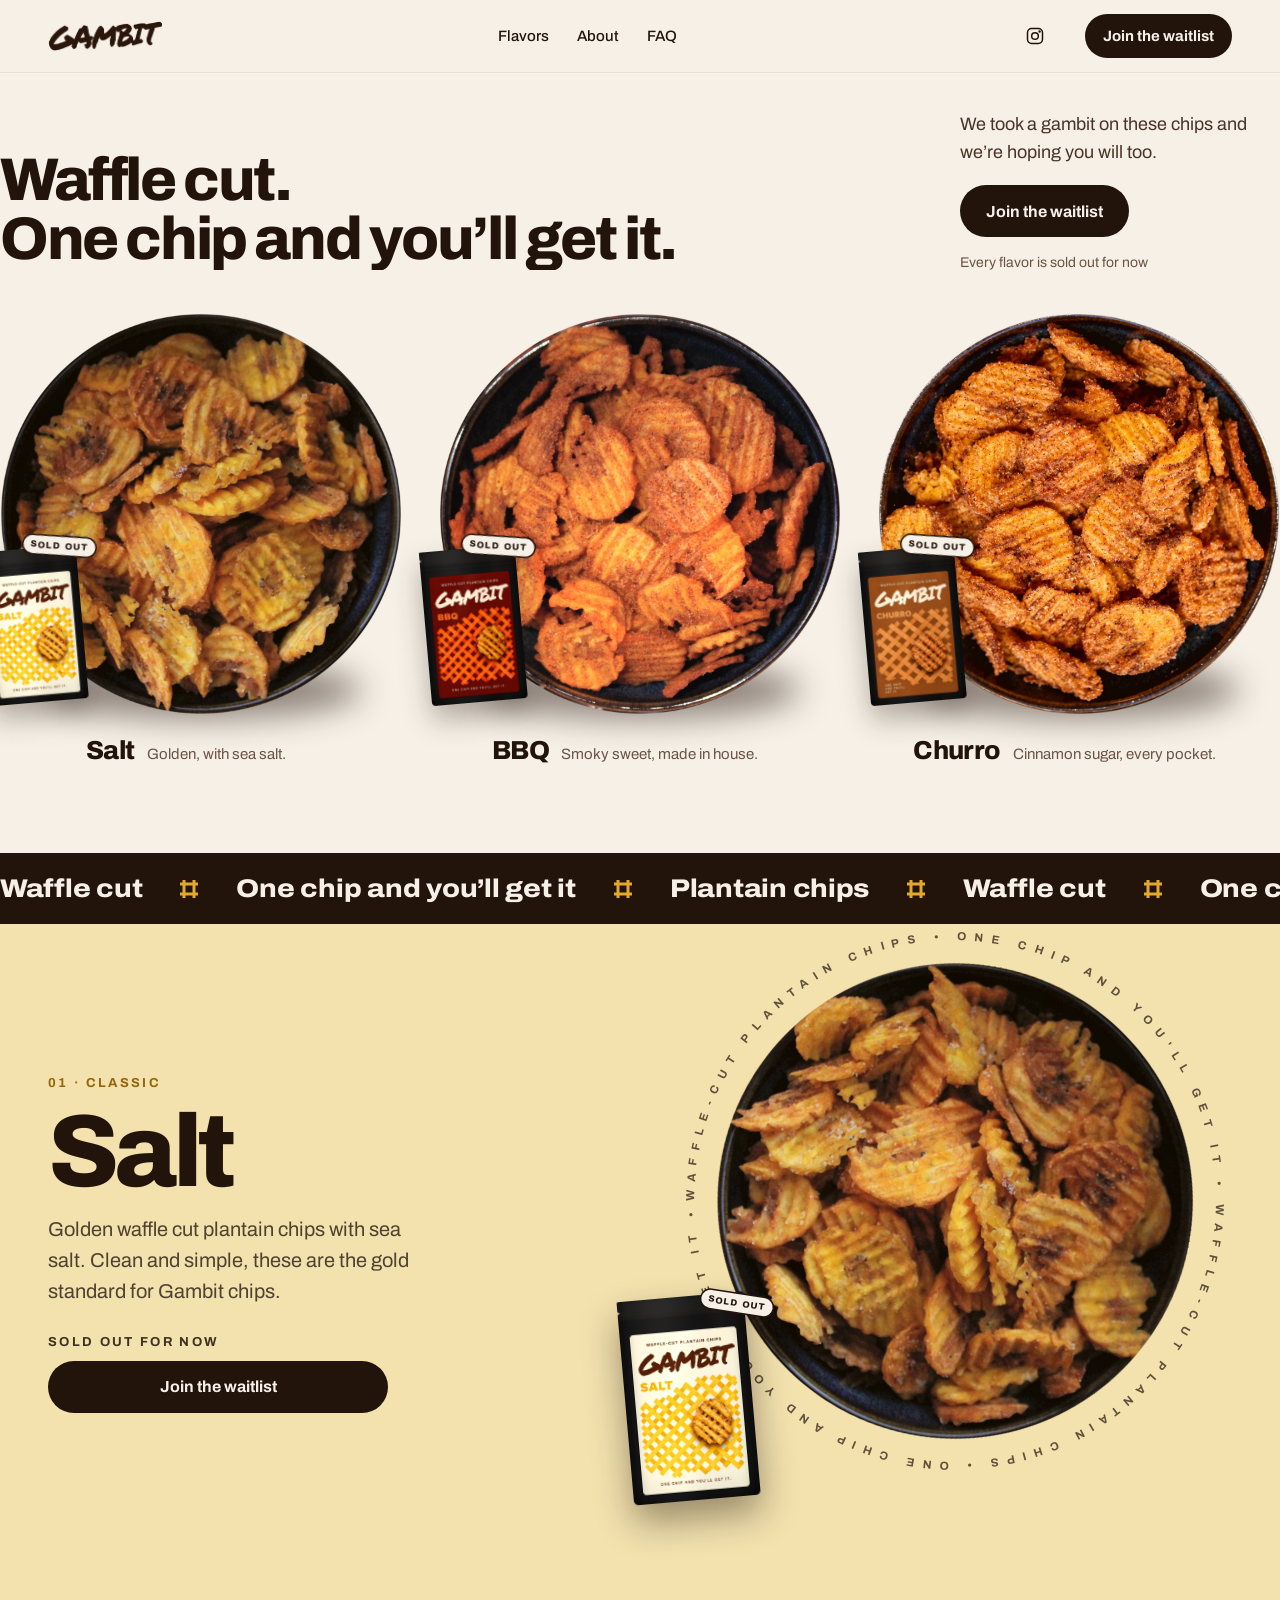
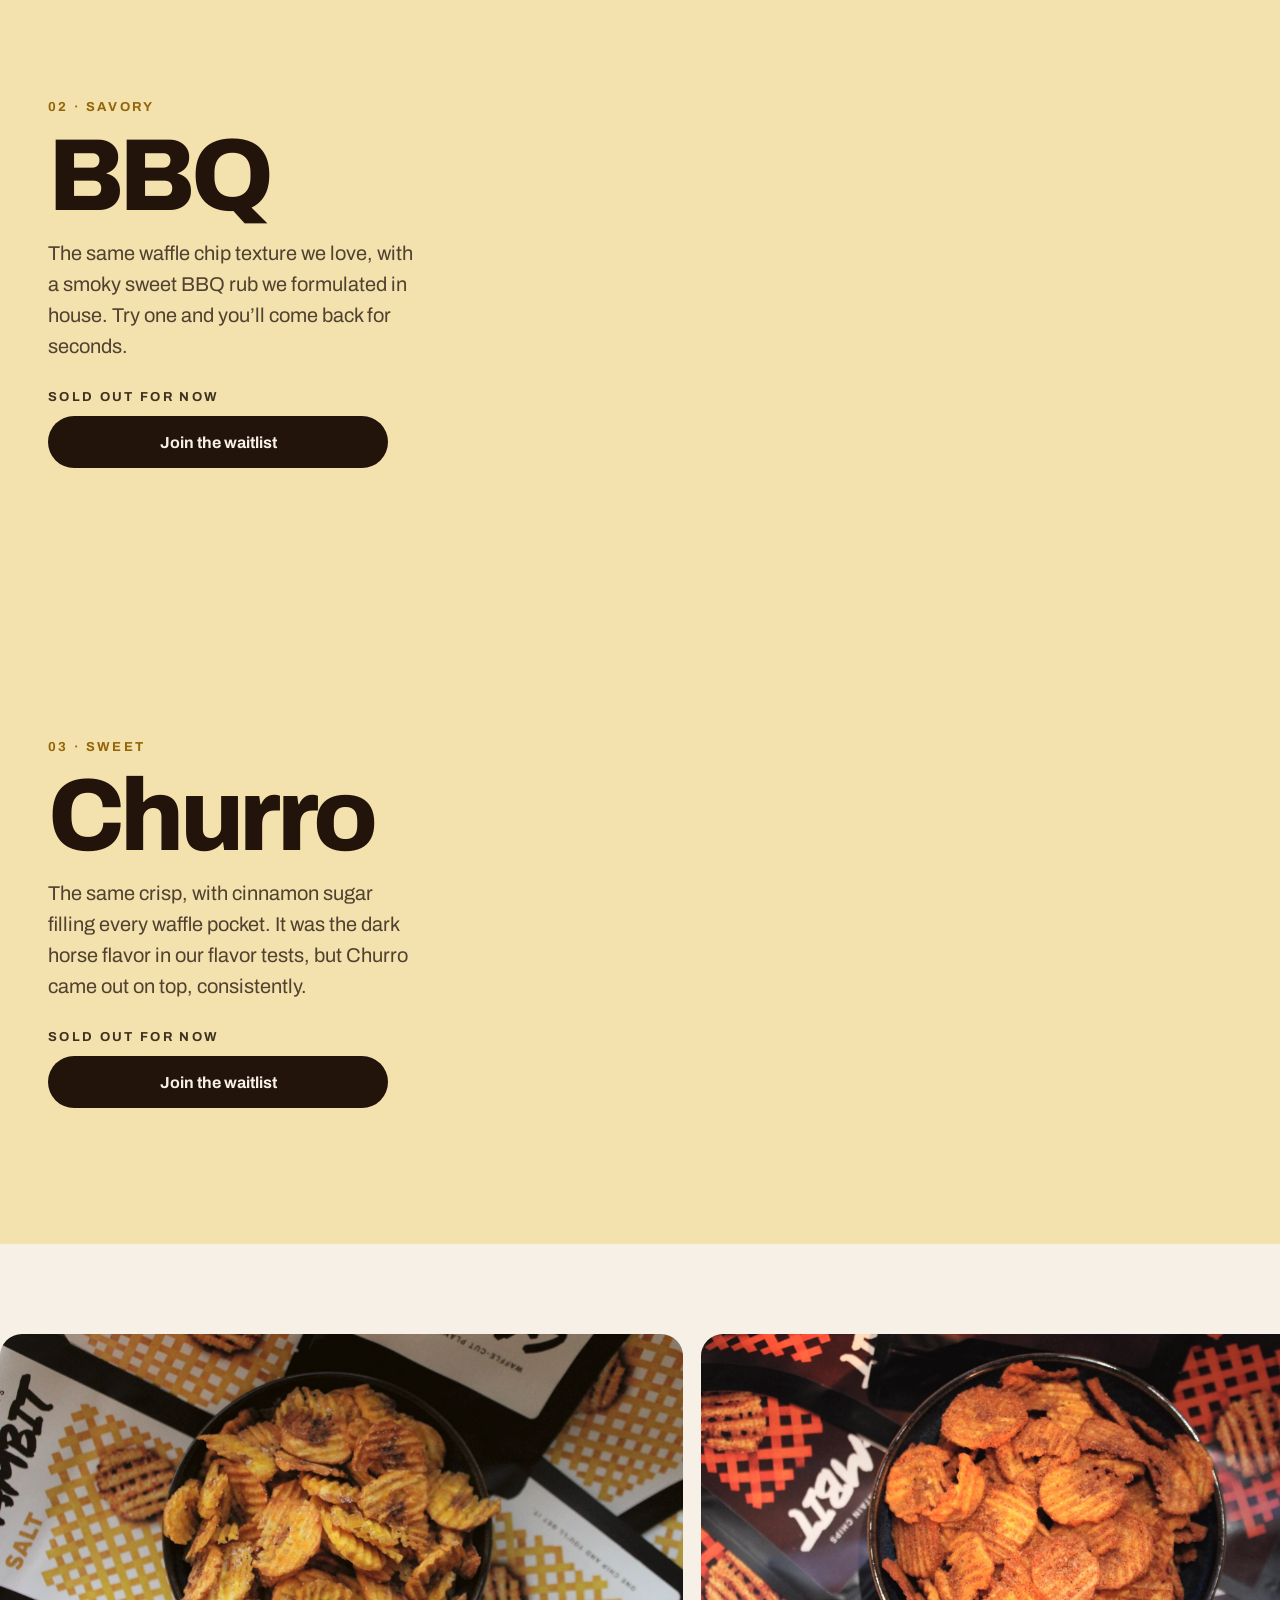
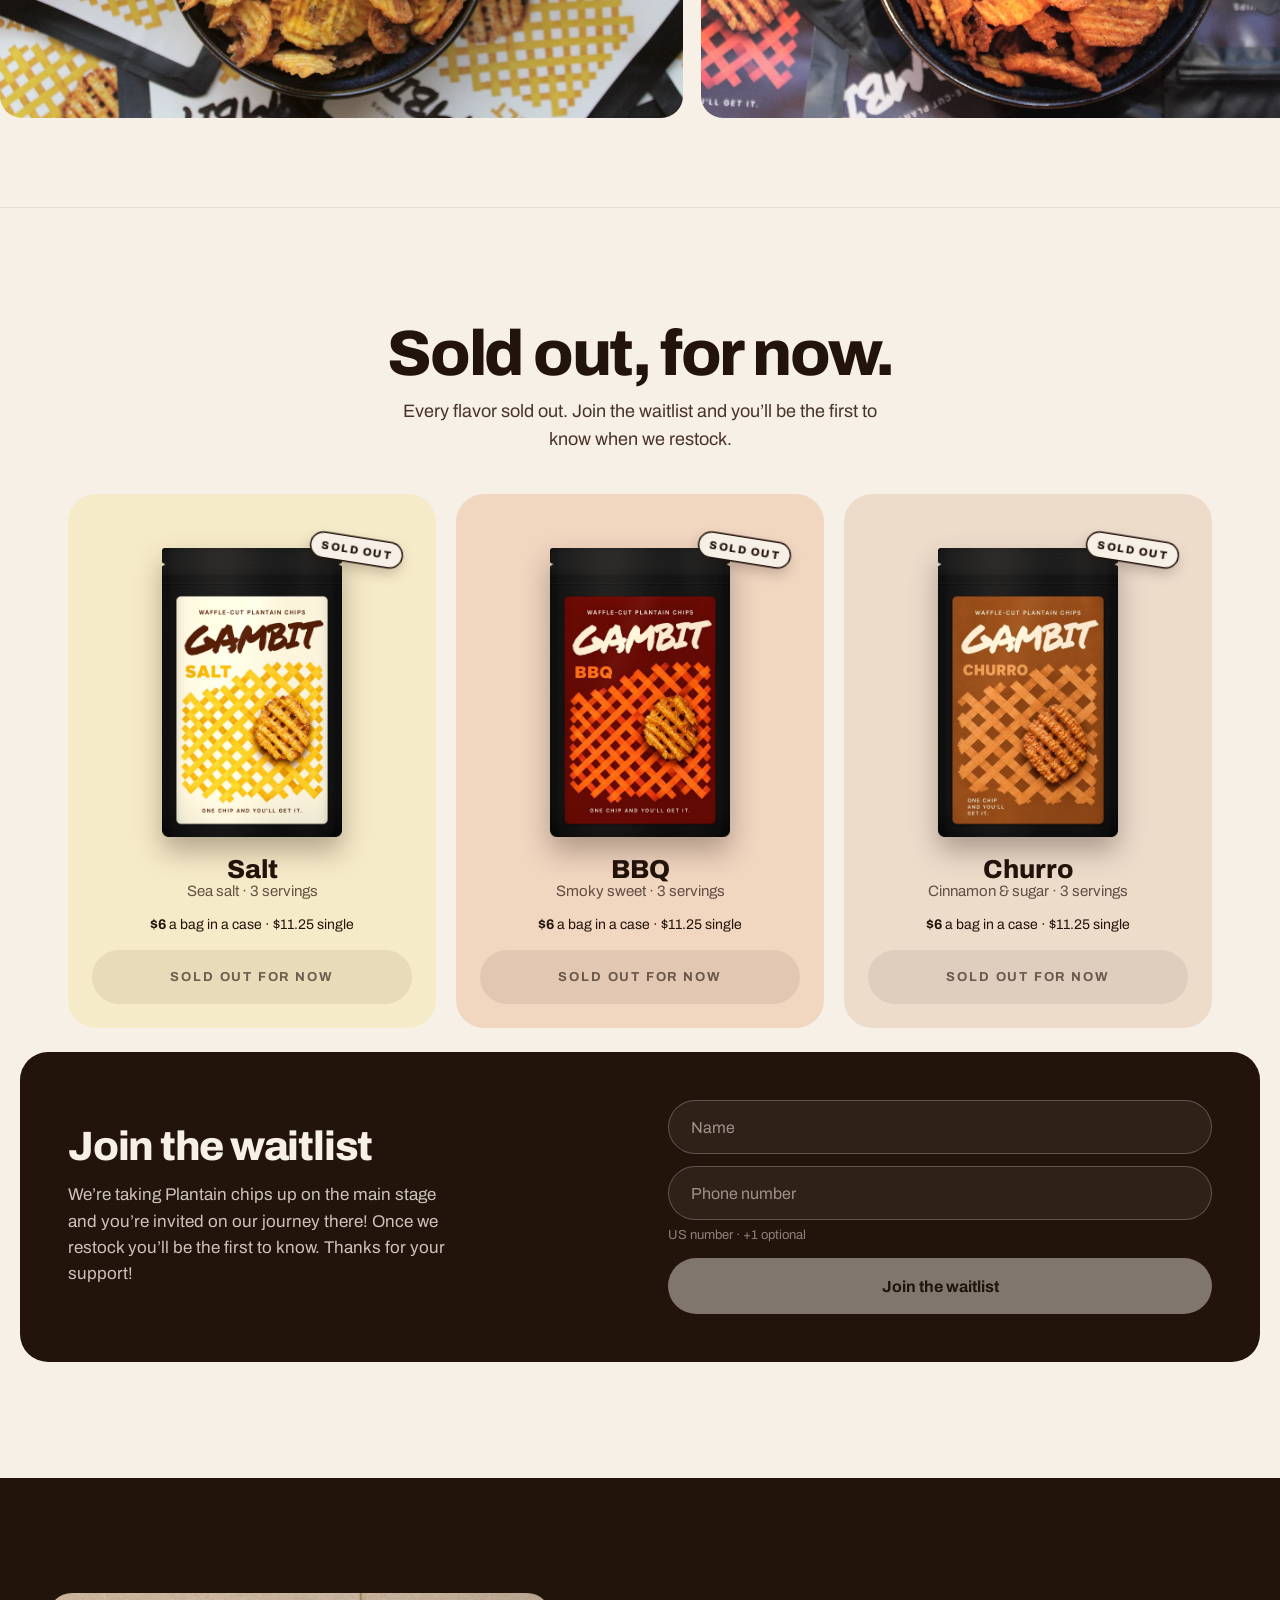
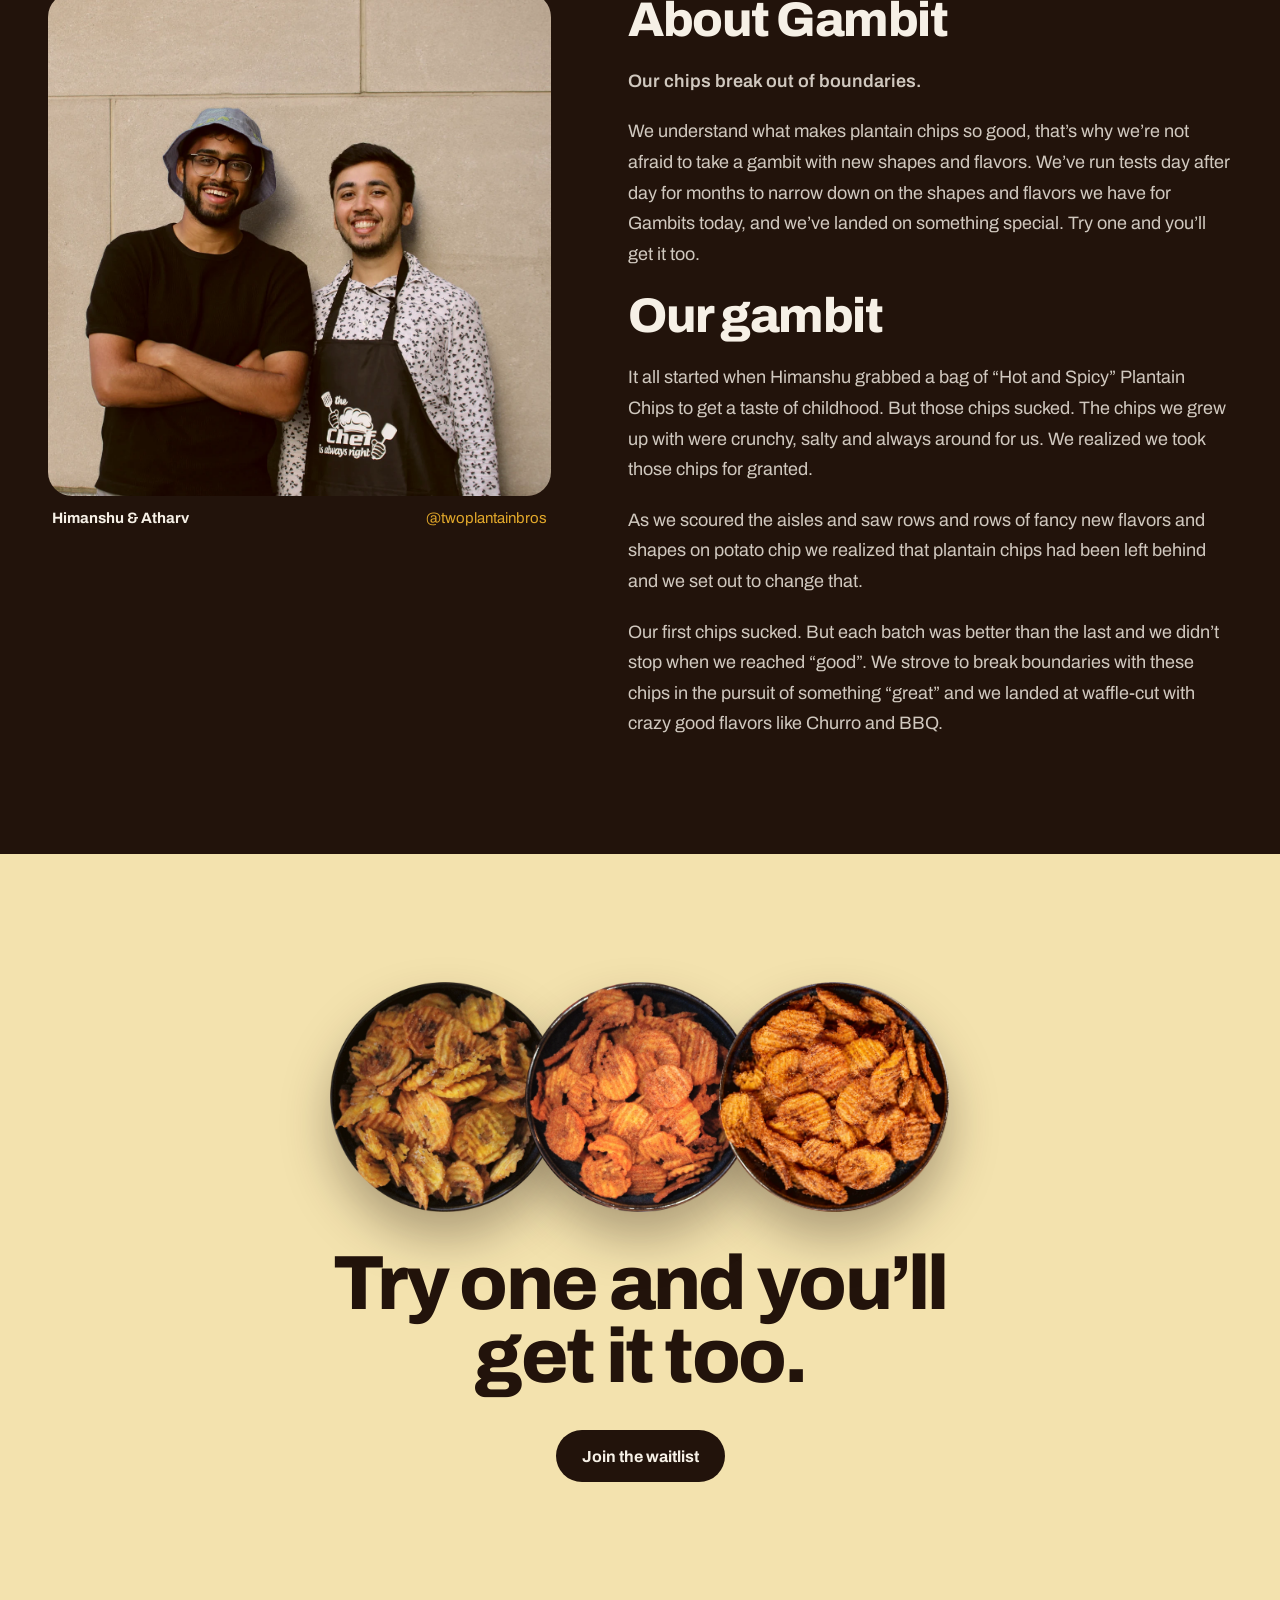
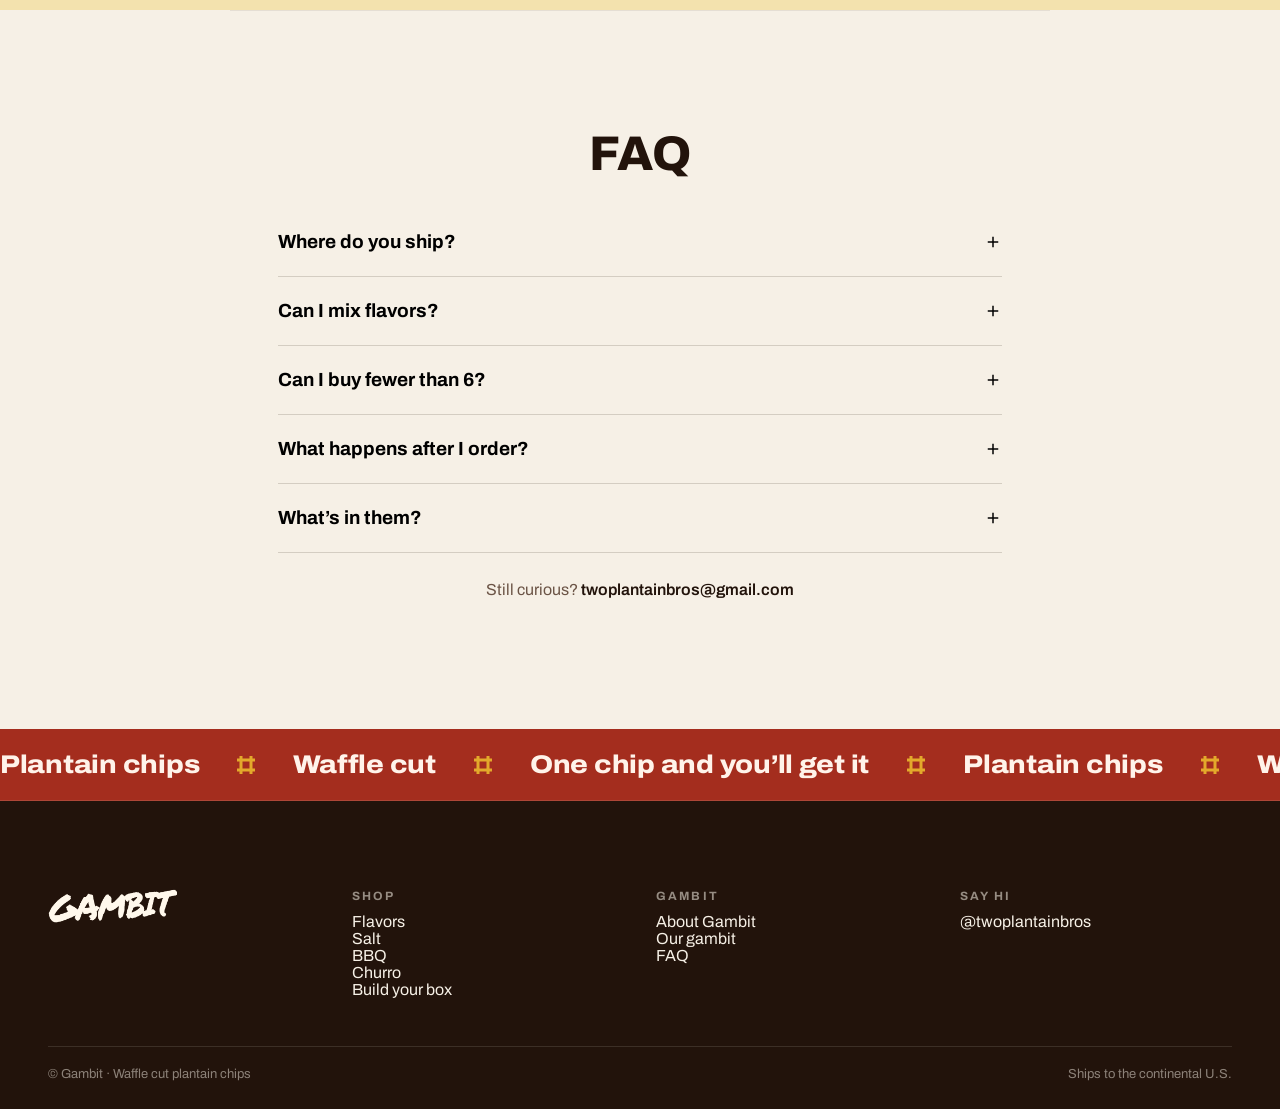
==== commit c59f81ba: "Add LLM context files, flavor SEO landings, and structured data. Publish llms.txt, product pages wit" ====
--- a/index.html
+++ b/index.html
@@ -23,6 +23,8 @@
     <meta name="twitter:card" content="summary_large_image" />
     <meta name="theme-color" content="#F6F0E6" />
     <link rel="canonical" href="https://gambitchips.com/" />
+    <link rel="alternate" type="text/plain" href="/llms.txt" title="LLM site summary" />
+    <link rel="alternate" type="text/plain" href="/llms-full.txt" title="Extended LLM context" />
     <link rel="icon" href="assets/favicon.svg" type="image/svg+xml" />
     <link rel="preconnect" href="https://fonts.googleapis.com" />
     <link rel="preconnect" href="https://fonts.gstatic.com" crossorigin />
@@ -45,6 +47,43 @@
             "logo": "https://gambitchips.com/assets/logo-dark.png",
             "sameAs": ["https://www.instagram.com/twoplantainbros/"],
             "email": "twoplantainbros@gmail.com"
+          },
+          {
+            "@type": "FAQPage",
+            "mainEntity": [
+              {
+                "@type": "Question",
+                "name": "Where do you ship?",
+                "acceptedAnswer": {
+                  "@type": "Answer",
+                  "text": "Continental U.S. Every order ships free."
+                }
+              },
+              {
+                "@type": "Question",
+                "name": "Can I mix flavors?",
+                "acceptedAnswer": {
+                  "@type": "Answer",
+                  "text": "Mix any flavors in your case, and add extra bags anytime."
+                }
+              },
+              {
+                "@type": "Question",
+                "name": "Can I buy fewer than 6?",
+                "acceptedAnswer": {
+                  "@type": "Answer",
+                  "text": "Not ready for a full case? Grab a bag for $11.25. Hit 6 bags and you get case pricing. Shipping is free either way."
+                }
+              },
+              {
+                "@type": "Question",
+                "name": "What happens after I order?",
+                "acceptedAnswer": {
+                  "@type": "Answer",
+                  "text": "You'll get a confirmation email shortly after checkout."
+                }
+              }
+            ]
           }
         ]
       }
@@ -785,6 +824,9 @@
         <div>
           <div class="g-footer__col-title">Shop</div>
           <a href="#flavors" class="g-link" style="display: block">Flavors</a>
+          <a href="/flavors/salt/" class="g-link" style="display: block">Salt</a>
+          <a href="/flavors/bbq/" class="g-link" style="display: block">BBQ</a>
+          <a href="/flavors/churro/" class="g-link" style="display: block">Churro</a>
           <a href="#box" class="g-link" style="display: block">Build your box</a>
         </div>
         <div>
--- a/assets/gambit.css
+++ b/assets/gambit.css
@@ -1731,3 +1731,108 @@
     scroll-behavior: auto;
   }
 }
+
+/* flavor landing pages (/flavors/*) — do not use --mob-inset (viewport-based; collapses content) */
+.g-flavor-page {
+  width: 100%;
+  max-width: 640px;
+  margin: 0 auto;
+  padding: clamp(28px, 4vw, 48px) clamp(20px, 5vw, 40px) clamp(64px, 10vw, 96px);
+  box-sizing: border-box;
+}
+
+.g-flavor-page .g-eyebrow {
+  margin-bottom: 8px;
+}
+
+.g-flavor-page__back {
+  display: inline-block;
+  margin-bottom: 24px;
+  font-size: 15px;
+  font-weight: 600;
+}
+
+.g-flavor-page__visual {
+  display: grid;
+  grid-template-columns: minmax(0, 1.15fr) minmax(0, 0.85fr);
+  gap: clamp(12px, 3vw, 24px);
+  align-items: end;
+  margin: 0 0 28px;
+  max-width: 520px;
+}
+
+.g-flavor-page__visual img {
+  width: 100%;
+  height: auto;
+  display: block;
+}
+
+.g-flavor-page__bowl {
+  filter: drop-shadow(0 20px 28px rgba(34, 19, 11, 0.12));
+}
+
+.g-flavor-page__bag {
+  max-width: 180px;
+  width: 100%;
+  margin: 0 auto;
+  justify-self: center;
+  filter: drop-shadow(0 16px 18px rgba(34, 19, 11, 0.28));
+}
+
+.g-flavor-page h1 {
+  margin: 0 0 12px;
+  font-size: clamp(40px, 9vw, 56px);
+  line-height: 0.95;
+  font-weight: 800;
+  letter-spacing: -0.04em;
+}
+
+.g-flavor-page__lede {
+  margin: 0 0 28px;
+  font-size: 18px;
+  line-height: 1.55;
+  color: var(--text-2);
+  max-width: 38em;
+}
+
+.g-flavor-page__meta {
+  margin: 0 0 16px;
+  font-size: 15px;
+  line-height: 1.5;
+  color: var(--text-3);
+}
+
+.g-flavor-page__cta {
+  display: flex;
+  flex-direction: column;
+  gap: 12px;
+  max-width: 360px;
+}
+
+.g-flavor-page__links {
+  display: flex;
+  flex-wrap: wrap;
+  align-items: center;
+  gap: 12px 20px;
+  margin-top: 36px;
+  padding-top: 24px;
+  border-top: 1px solid rgba(34, 19, 11, 0.08);
+  font-size: 15px;
+  font-weight: 600;
+}
+
+@media (max-width: 560px) {
+  .g-flavor-page__visual {
+    grid-template-columns: 1fr;
+    max-width: 100%;
+  }
+
+  .g-flavor-page__bowl {
+    max-width: min(100%, 320px);
+    margin: 0 auto;
+  }
+
+  .g-flavor-page__bag {
+    max-width: 140px;
+  }
+}
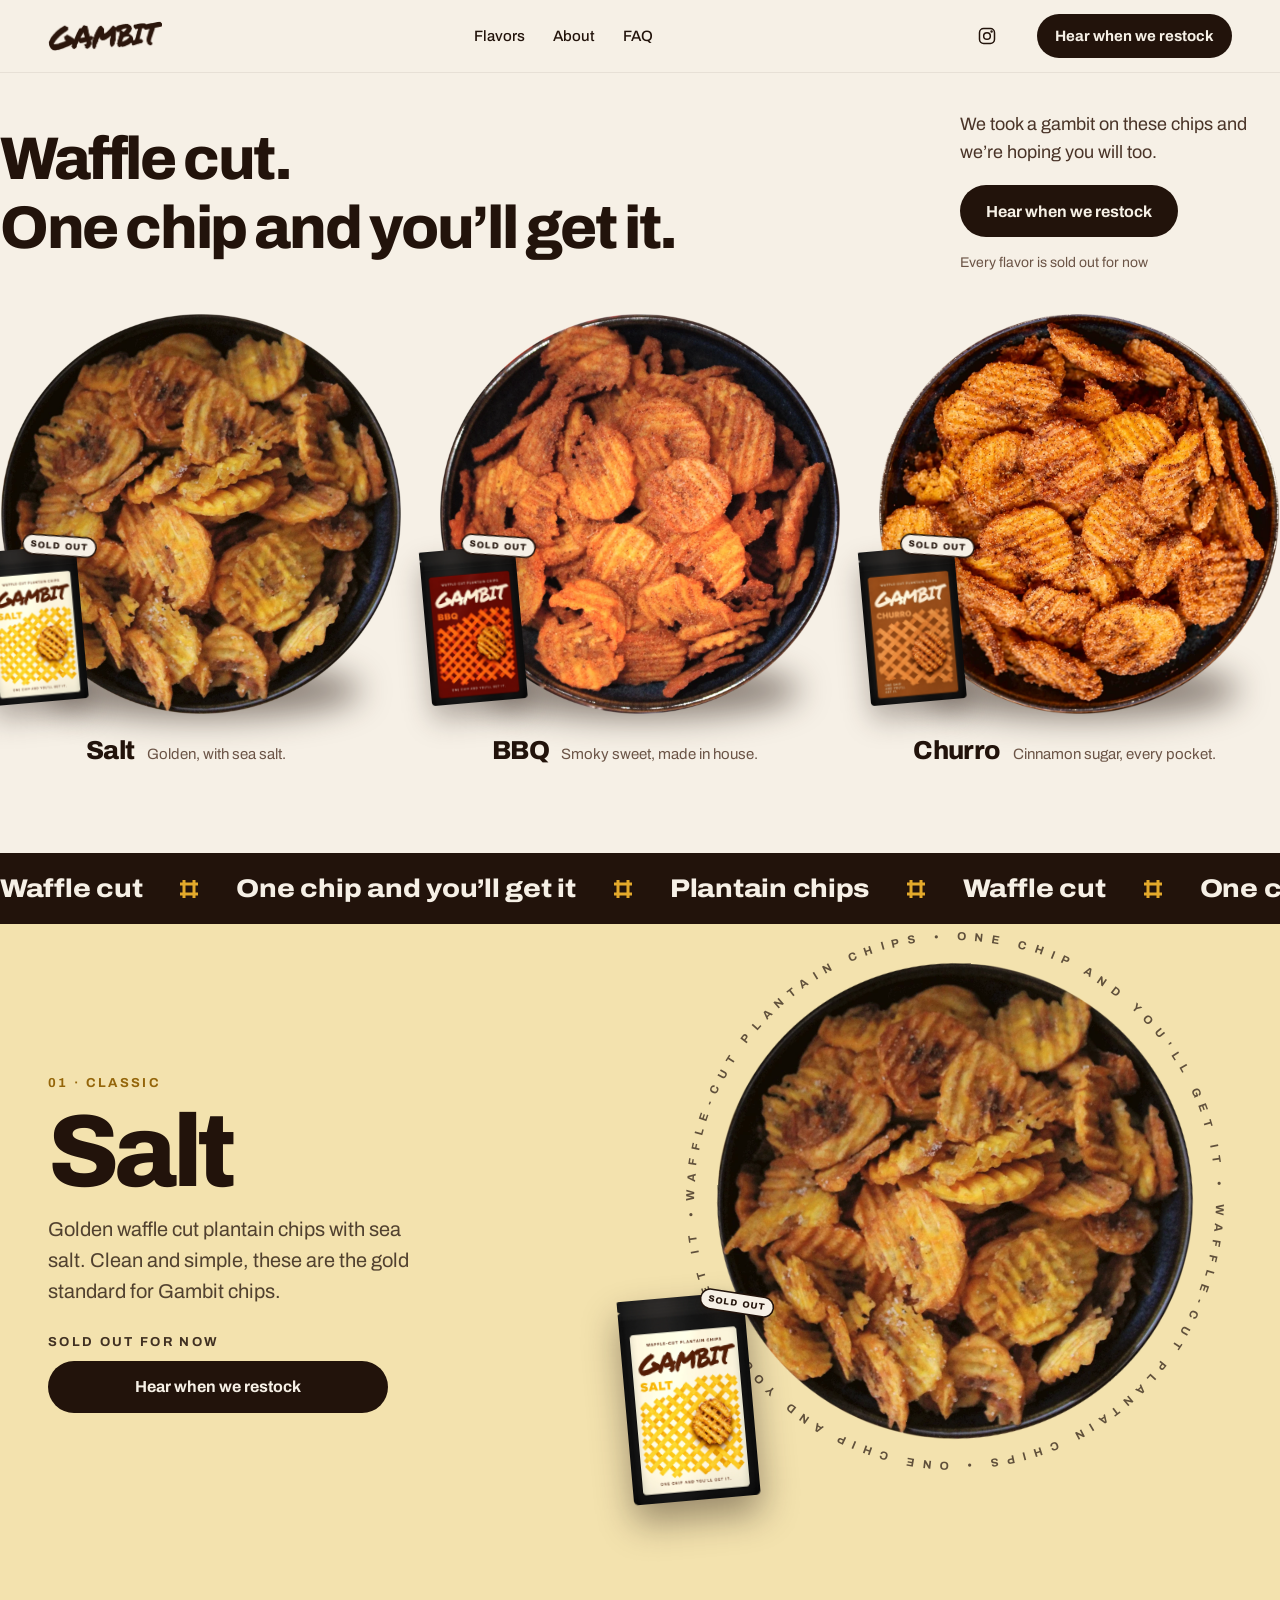
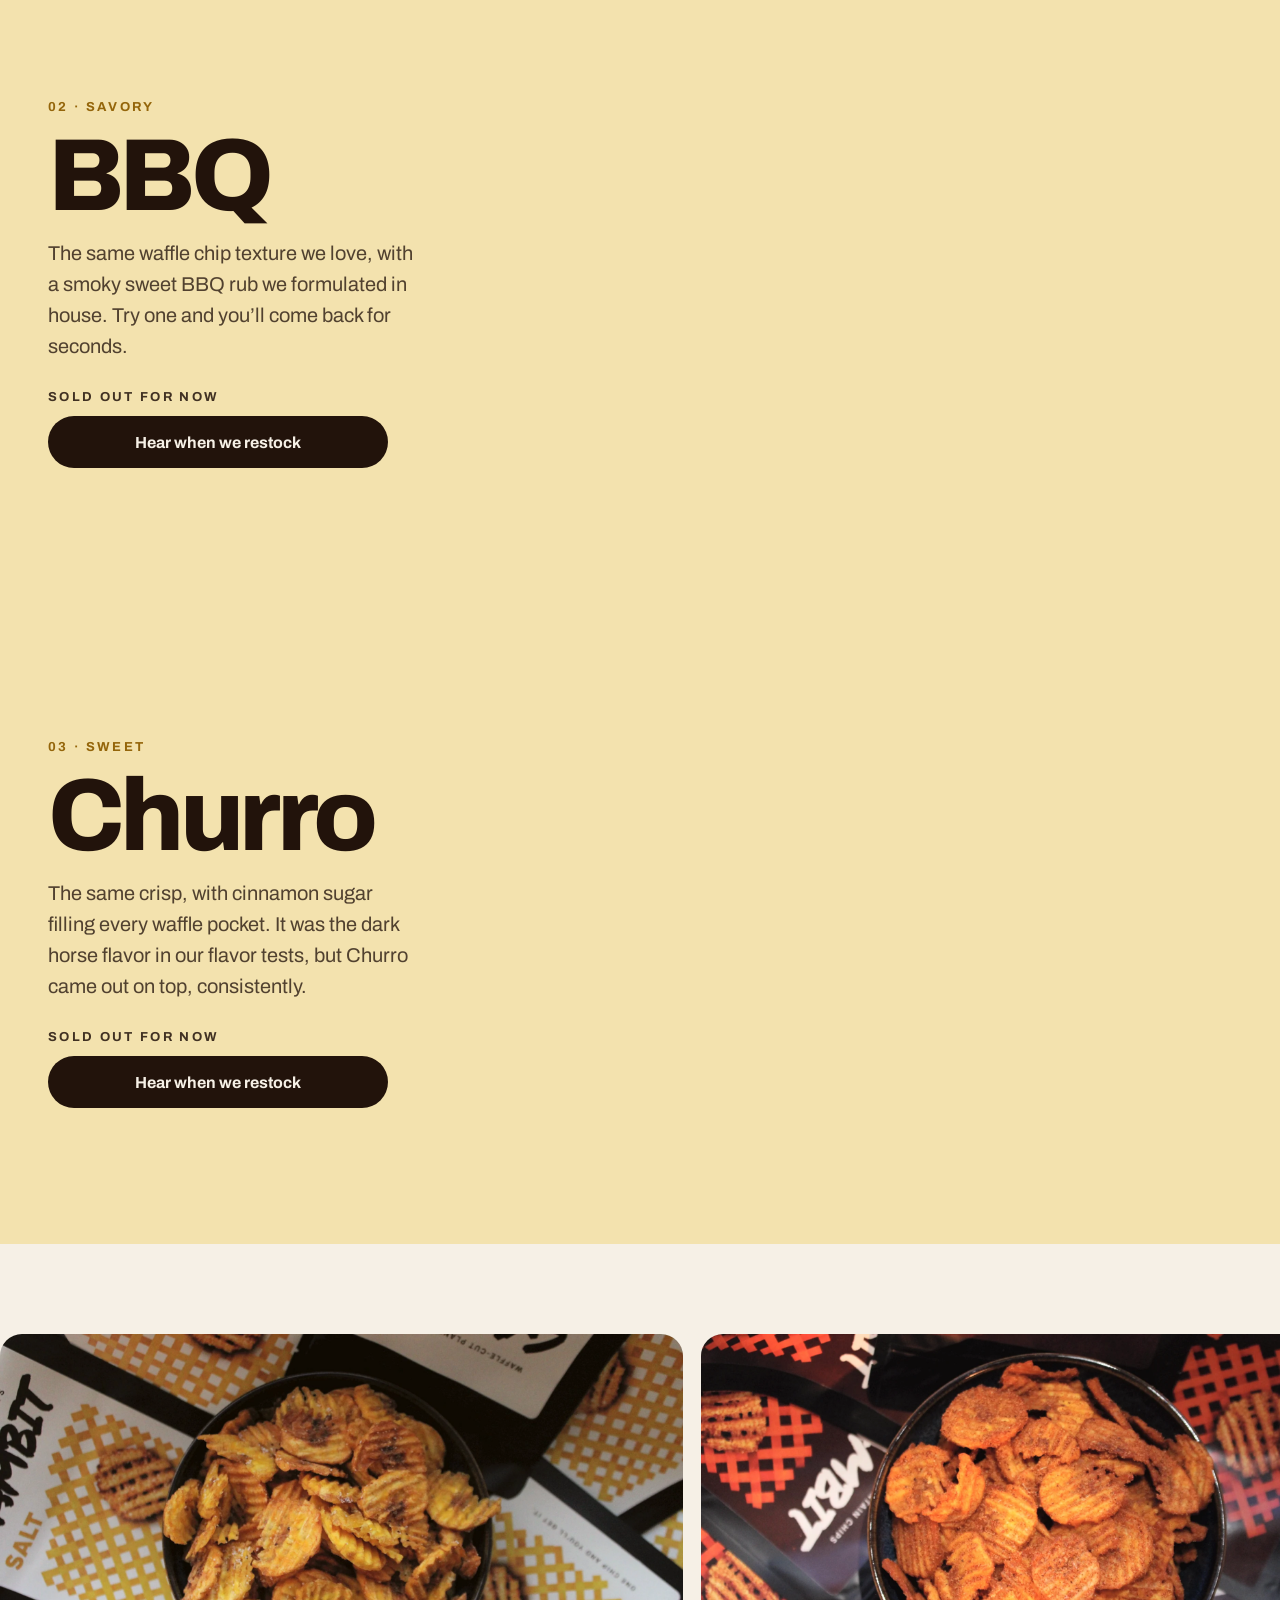
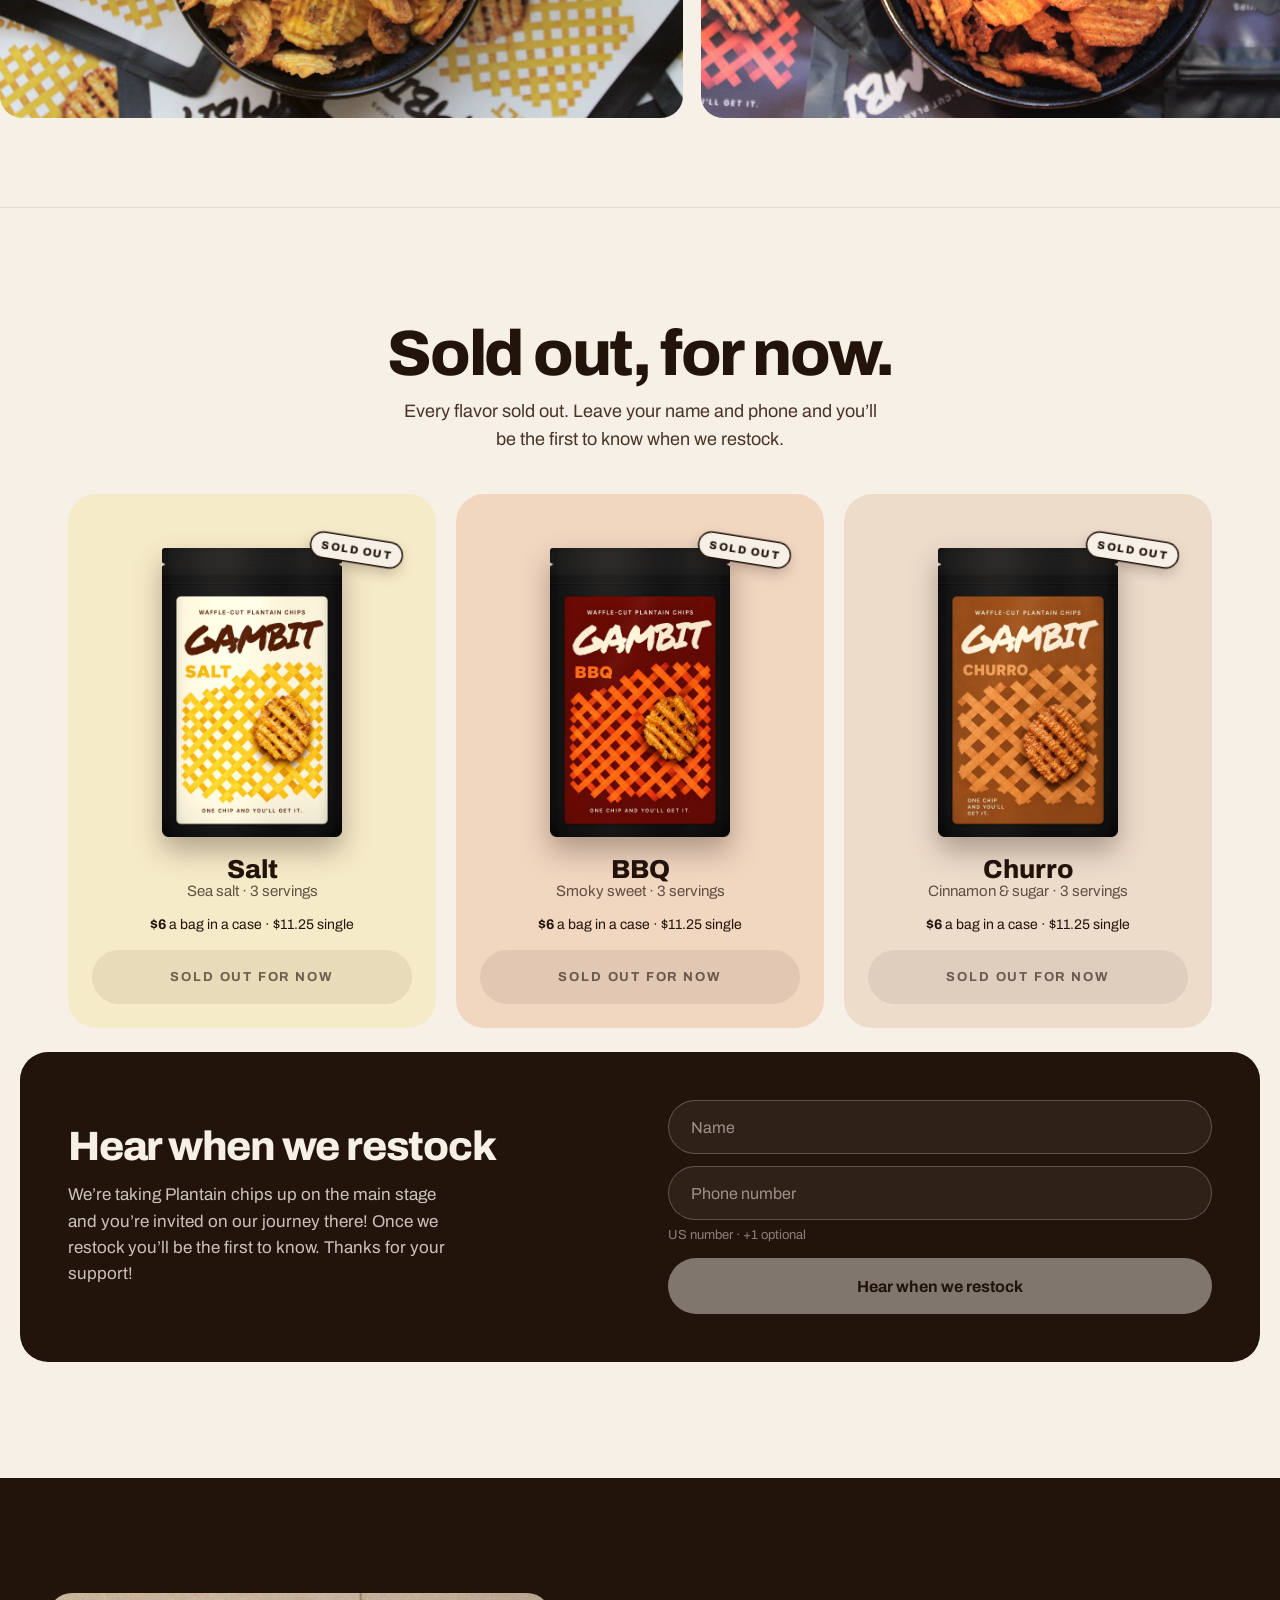
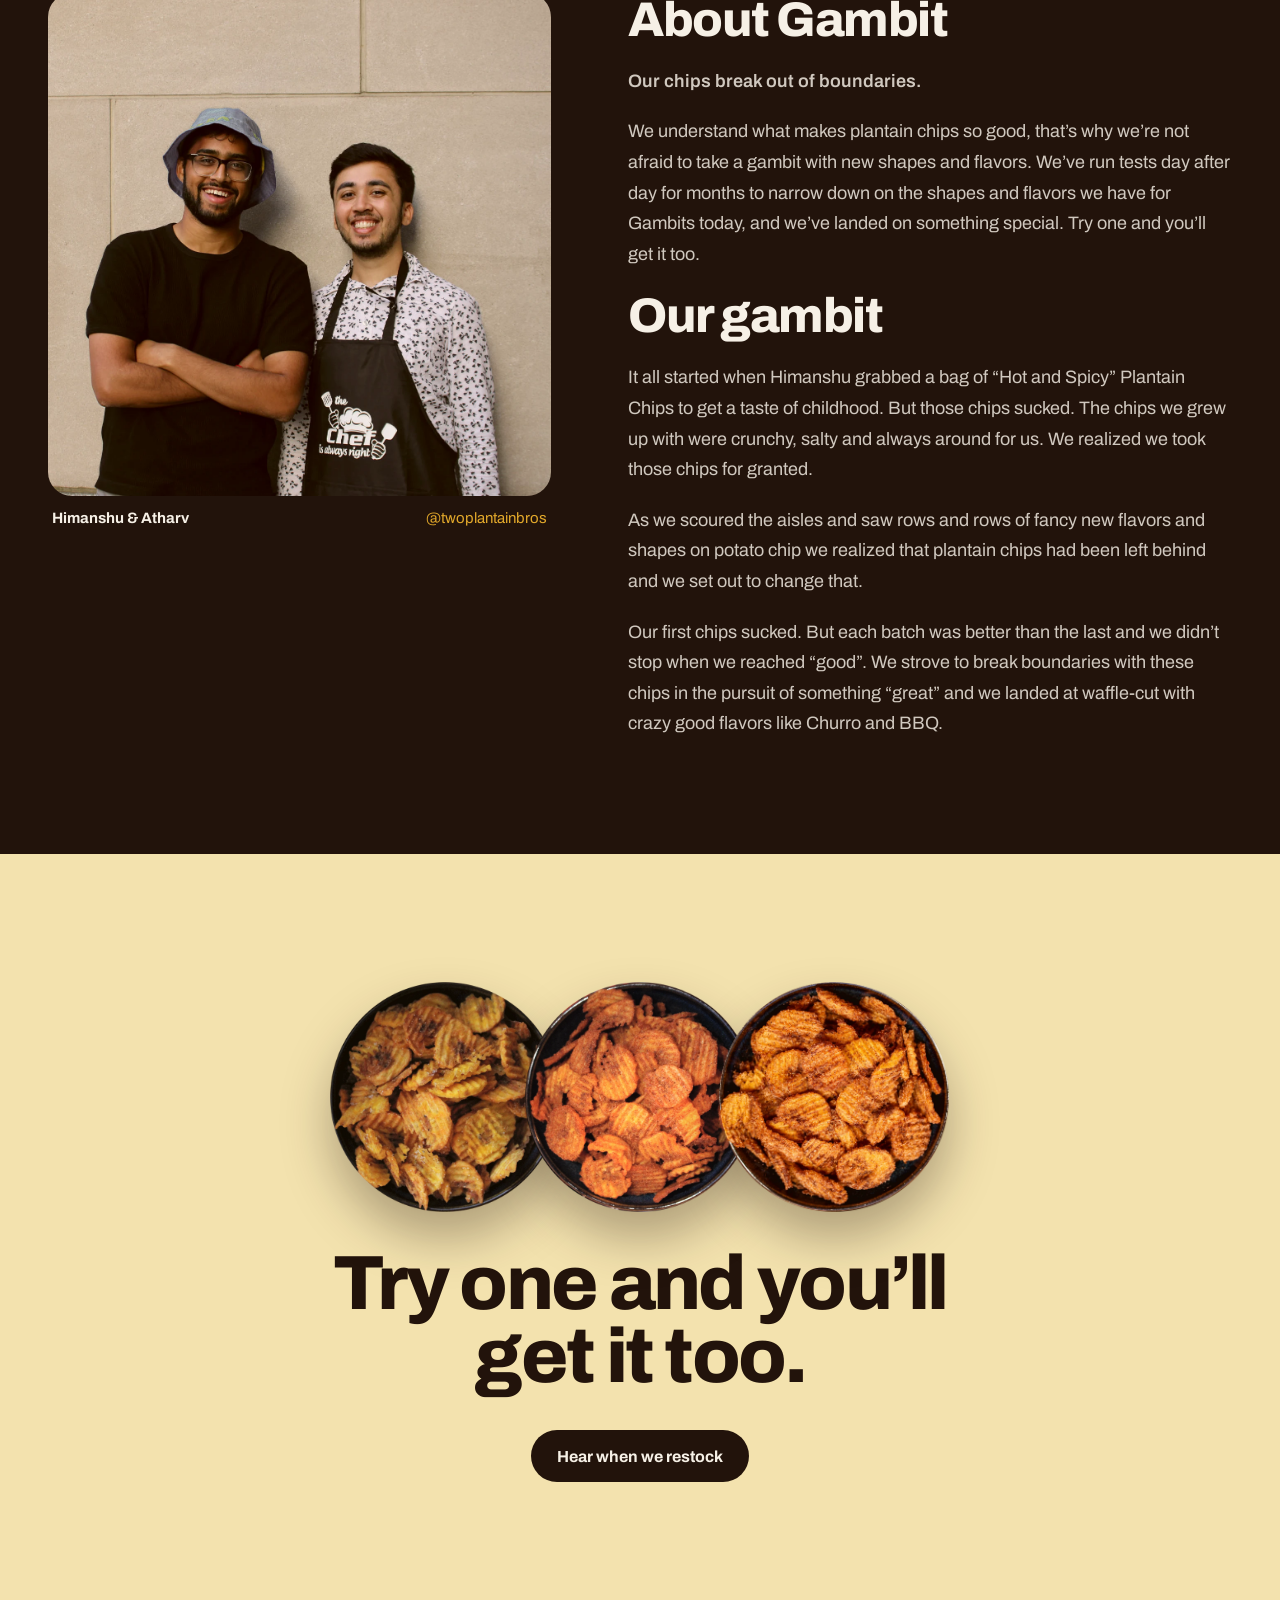
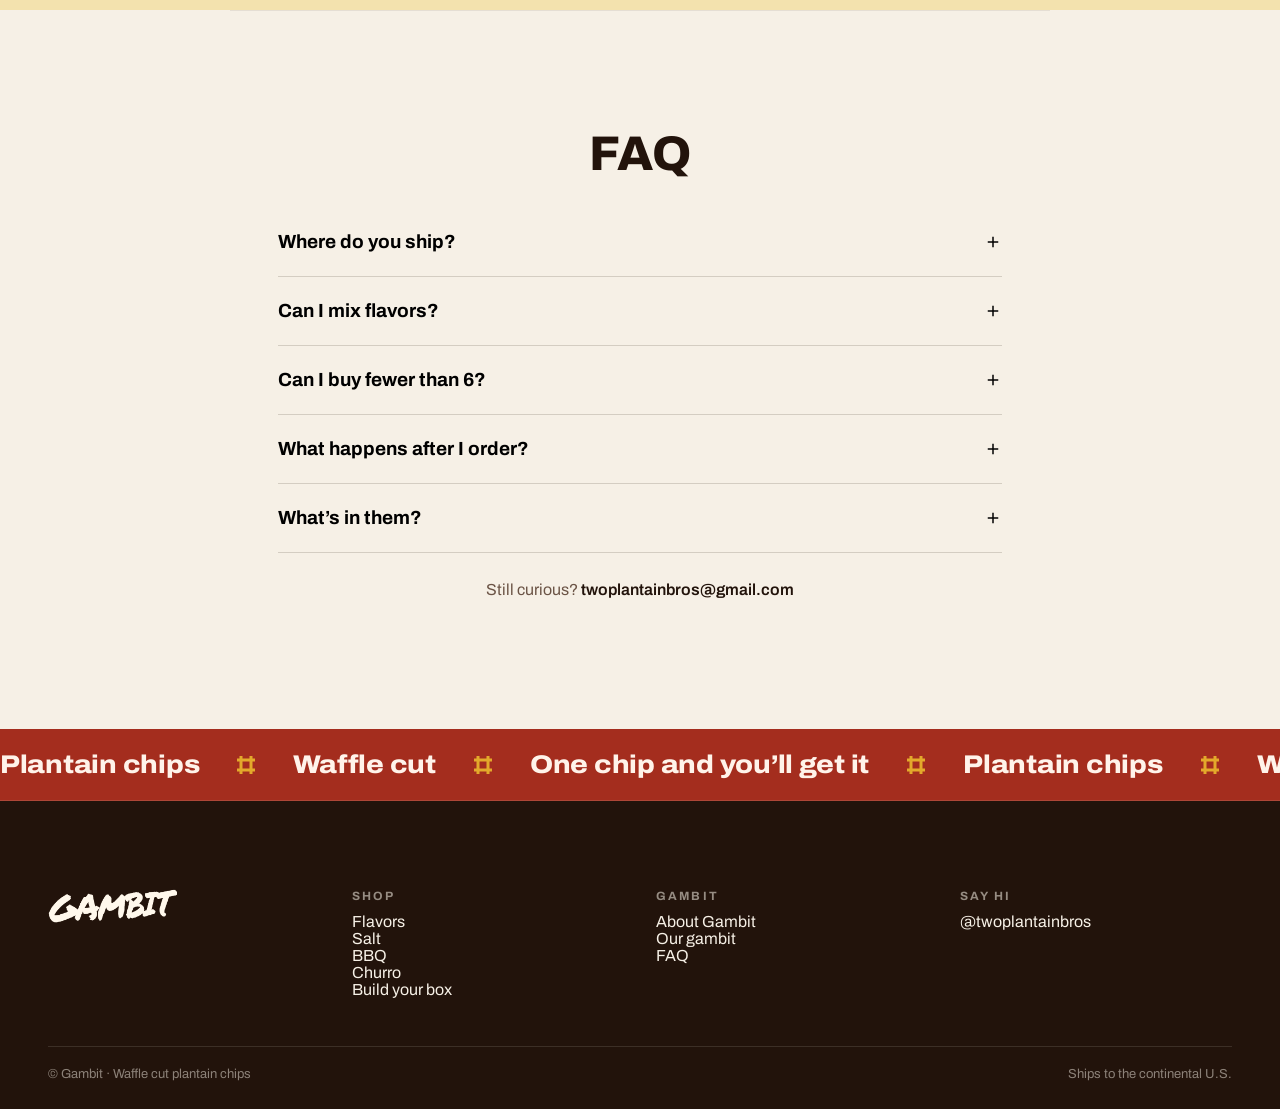
==== commit acef6b57: "Update restock CTA copy and fix hero headline descender clip. Rename sold-out buttons to “Hear when " ====
--- a/index.html
+++ b/index.html
@@ -117,9 +117,9 @@
           <span>Box</span>
           <span class="g-header__pill-count" data-box-count>0</span>
         </a>
-        <a href="#waitlist" class="g-btn g-header__waitlist sold-out-only" aria-label="Join the waitlist">
-          <span class="g-header__waitlist-long">Join the waitlist</span>
-          <span class="g-header__waitlist-short">Join waitlist</span>
+        <a href="#waitlist" class="g-btn g-header__waitlist sold-out-only" aria-label="Hear when we restock">
+          <span class="g-header__waitlist-long">Hear when we restock</span>
+          <span class="g-header__waitlist-short">Hear when we restock</span>
         </a>
       </nav>
     </header>
@@ -138,7 +138,7 @@
             <p>We took a gambit on these chips and we&rsquo;re hoping you will too.</p>
             <div style="display: flex; gap: 18px; align-items: center; flex-wrap: wrap">
               <a href="#box" class="g-btn in-stock-only">Build your box</a>
-              <a href="#waitlist" class="g-btn sold-out-only">Join the waitlist</a>
+              <a href="#waitlist" class="g-btn sold-out-only">Hear when we restock</a>
               <span class="g-hero-desk__meta in-stock-only">Free shipping on every order</span>
               <span class="g-hero-desk__meta sold-out-only">Every flavor is sold out for now</span>
             </div>
@@ -328,7 +328,7 @@
           </p>
           <div class="sold-out-only" style="display: flex; flex-direction: column; gap: 10px; margin-top: 8px">
             <span class="g-eyebrow" style="opacity: 0.85">Sold out for now</span>
-            <a href="#waitlist" class="g-btn g-btn--block">Join the waitlist</a>
+            <a href="#waitlist" class="g-btn g-btn--block">Hear when we restock</a>
           </div>
         </div>
         <div class="g-mob-flavor-copy" data-mob-flavor-panel data-flavor="bbq" hidden>
@@ -339,7 +339,7 @@
           </p>
           <div class="sold-out-only" style="display: flex; flex-direction: column; gap: 10px; margin-top: 8px">
             <span class="g-eyebrow" style="opacity: 0.85">Sold out for now</span>
-            <a href="#waitlist" class="g-btn g-btn--block">Join the waitlist</a>
+            <a href="#waitlist" class="g-btn g-btn--block">Hear when we restock</a>
           </div>
         </div>
         <div class="g-mob-flavor-copy" data-mob-flavor-panel data-flavor="churro" hidden>
@@ -350,7 +350,7 @@
           </p>
           <div class="sold-out-only" style="display: flex; flex-direction: column; gap: 10px; margin-top: 8px">
             <span class="g-eyebrow" style="opacity: 0.85">Sold out for now</span>
-            <a href="#waitlist" class="g-btn g-btn--block">Join the waitlist</a>
+            <a href="#waitlist" class="g-btn g-btn--block">Hear when we restock</a>
           </div>
         </div>
         </div>
@@ -426,7 +426,7 @@
               </div>
               <div class="sold-out-only" style="max-width: 340px; padding-top: 10px; display: flex; flex-direction: column; gap: 12px">
                 <span class="g-eyebrow" style="opacity: 0.85">Sold out for now</span>
-                <a href="#waitlist" class="g-btn" style="width: 100%; text-align: center">Join the waitlist</a>
+                <a href="#waitlist" class="g-btn" style="width: 100%; text-align: center">Hear when we restock</a>
               </div>
             </article>
             <article class="g-chapter" data-chapter data-flavor="bbq" id="chapter-bbq">
@@ -438,7 +438,7 @@
               </p>
               <div class="sold-out-only" style="max-width: 340px; padding-top: 10px; display: flex; flex-direction: column; gap: 12px">
                 <span class="g-eyebrow" style="opacity: 0.85">Sold out for now</span>
-                <a href="#waitlist" class="g-btn" style="width: 100%; text-align: center">Join the waitlist</a>
+                <a href="#waitlist" class="g-btn" style="width: 100%; text-align: center">Hear when we restock</a>
               </div>
             </article>
             <article class="g-chapter" data-chapter data-flavor="churro" id="chapter-churro">
@@ -450,7 +450,7 @@
               </p>
               <div class="sold-out-only" style="max-width: 340px; padding-top: 10px; display: flex; flex-direction: column; gap: 12px">
                 <span class="g-eyebrow" style="opacity: 0.85">Sold out for now</span>
-                <a href="#waitlist" class="g-btn" style="width: 100%; text-align: center">Join the waitlist</a>
+                <a href="#waitlist" class="g-btn" style="width: 100%; text-align: center">Hear when we restock</a>
               </div>
             </article>
           </div>
@@ -527,7 +527,7 @@
             Mix any flavors in a case of 6 for $6 a bag, or grab single bags for $11.25. Shipping is free on every order.
           </p>
           <p class="sold-out-only">
-            Every flavor sold out. Join the waitlist and you&rsquo;ll be the first to know when we restock.
+            Every flavor sold out. Leave your name and phone and you&rsquo;ll be the first to know when we restock.
           </p>
         </div>
 
@@ -642,7 +642,7 @@
 
         <div id="waitlist" class="g-waitlist sold-out-only" data-waitlist-panel>
           <div style="display: flex; flex-direction: column; gap: 14px">
-            <h3>Join the waitlist</h3>
+            <h3>Hear when we restock</h3>
             <p class="g-waitlist__lede">
               We&rsquo;re taking Plantain chips up on the main stage and you&rsquo;re invited on our journey there! Once
               we restock you&rsquo;ll be the first to know. Thanks for your support!
@@ -671,7 +671,7 @@
                 <p class="g-field-error" data-wl-phone-error hidden></p>
                 <p class="g-field-error" data-wl-form-error hidden></p>
                 <button type="submit" class="g-btn g-wl-submit" data-wl-submit disabled>
-                  Join the waitlist
+                  Hear when we restock
                 </button>
               </form>
             </div>
@@ -743,7 +743,7 @@
         </div>
         <h2>Try one and you&rsquo;ll get it too.</h2>
         <a href="#box" class="g-btn in-stock-only">Build your box</a>
-        <a href="#waitlist" class="g-btn sold-out-only">Join the waitlist</a>
+        <a href="#waitlist" class="g-btn sold-out-only">Hear when we restock</a>
       </section>
 
       <section id="faq" class="g-faq">
--- a/assets/gambit.css
+++ b/assets/gambit.css
@@ -263,9 +263,13 @@
   }
 
   .g-header__waitlist {
-    padding: 0 12px;
-    font-size: 13px;
+    padding: 0 10px;
+    font-size: 11px;
     min-height: 40px;
+    max-width: 118px;
+    text-align: center;
+    line-height: 1.15;
+    white-space: normal;
   }
 
   .g-header__waitlist-long {
@@ -434,7 +438,7 @@
 .g-hero-desk h1 {
   margin: 0;
   font-size: clamp(44px, 4.7vw, 76px);
-  line-height: 0.92;
+  line-height: 0.96;
   font-weight: 800;
   letter-spacing: -0.04em;
 }
@@ -442,7 +446,12 @@
 .g-hero-desk__line {
   display: block;
   overflow: hidden;
-  padding-bottom: 0.05em;
+  padding-bottom: 0.14em;
+}
+
+.g-hero-desk__line > .g-rise {
+  display: inline-block;
+  padding-bottom: 0.06em;
 }
 
 .g-hero-desk__intro {
@@ -703,7 +712,7 @@
 .g-hero-mob h1 {
   margin: 0;
   font-size: clamp(36px, 10.8vw, 44px);
-  line-height: 0.92;
+  line-height: 0.96;
   font-weight: 800;
   letter-spacing: -0.04em;
   min-width: 0;
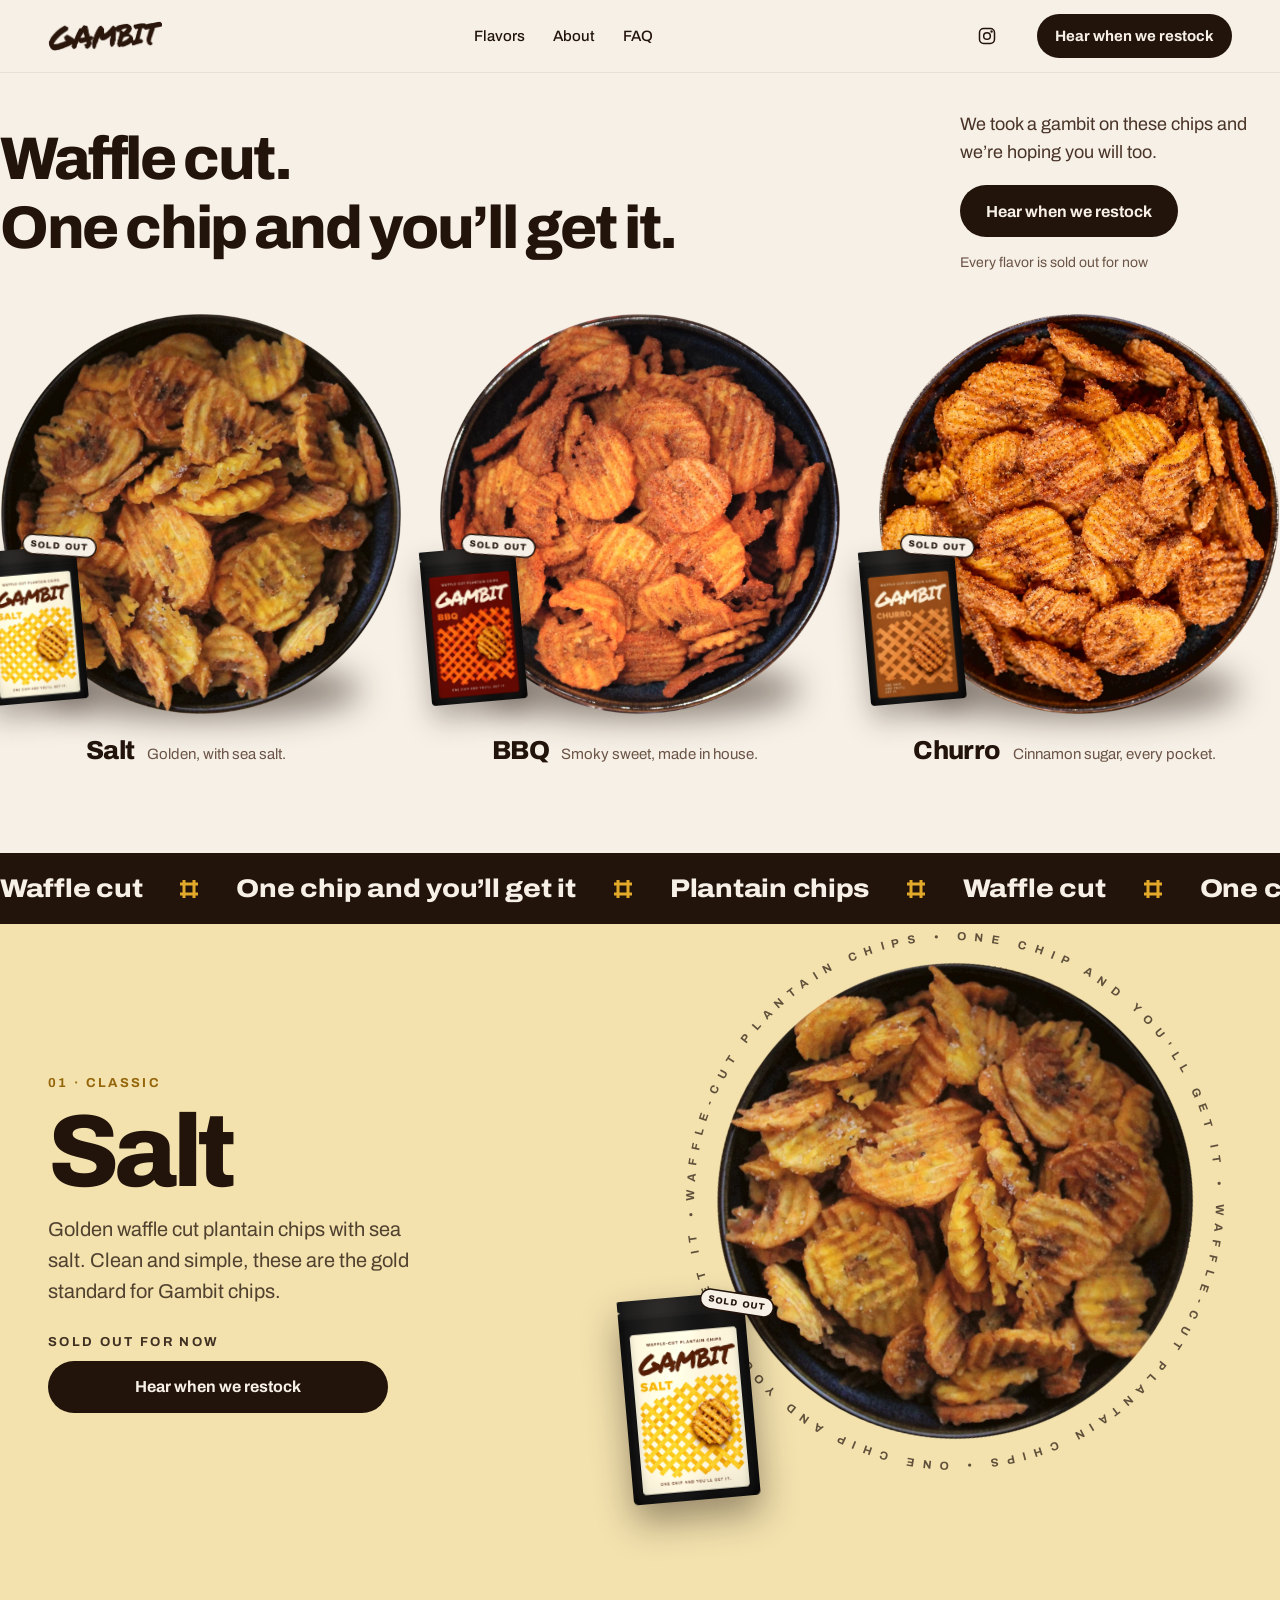
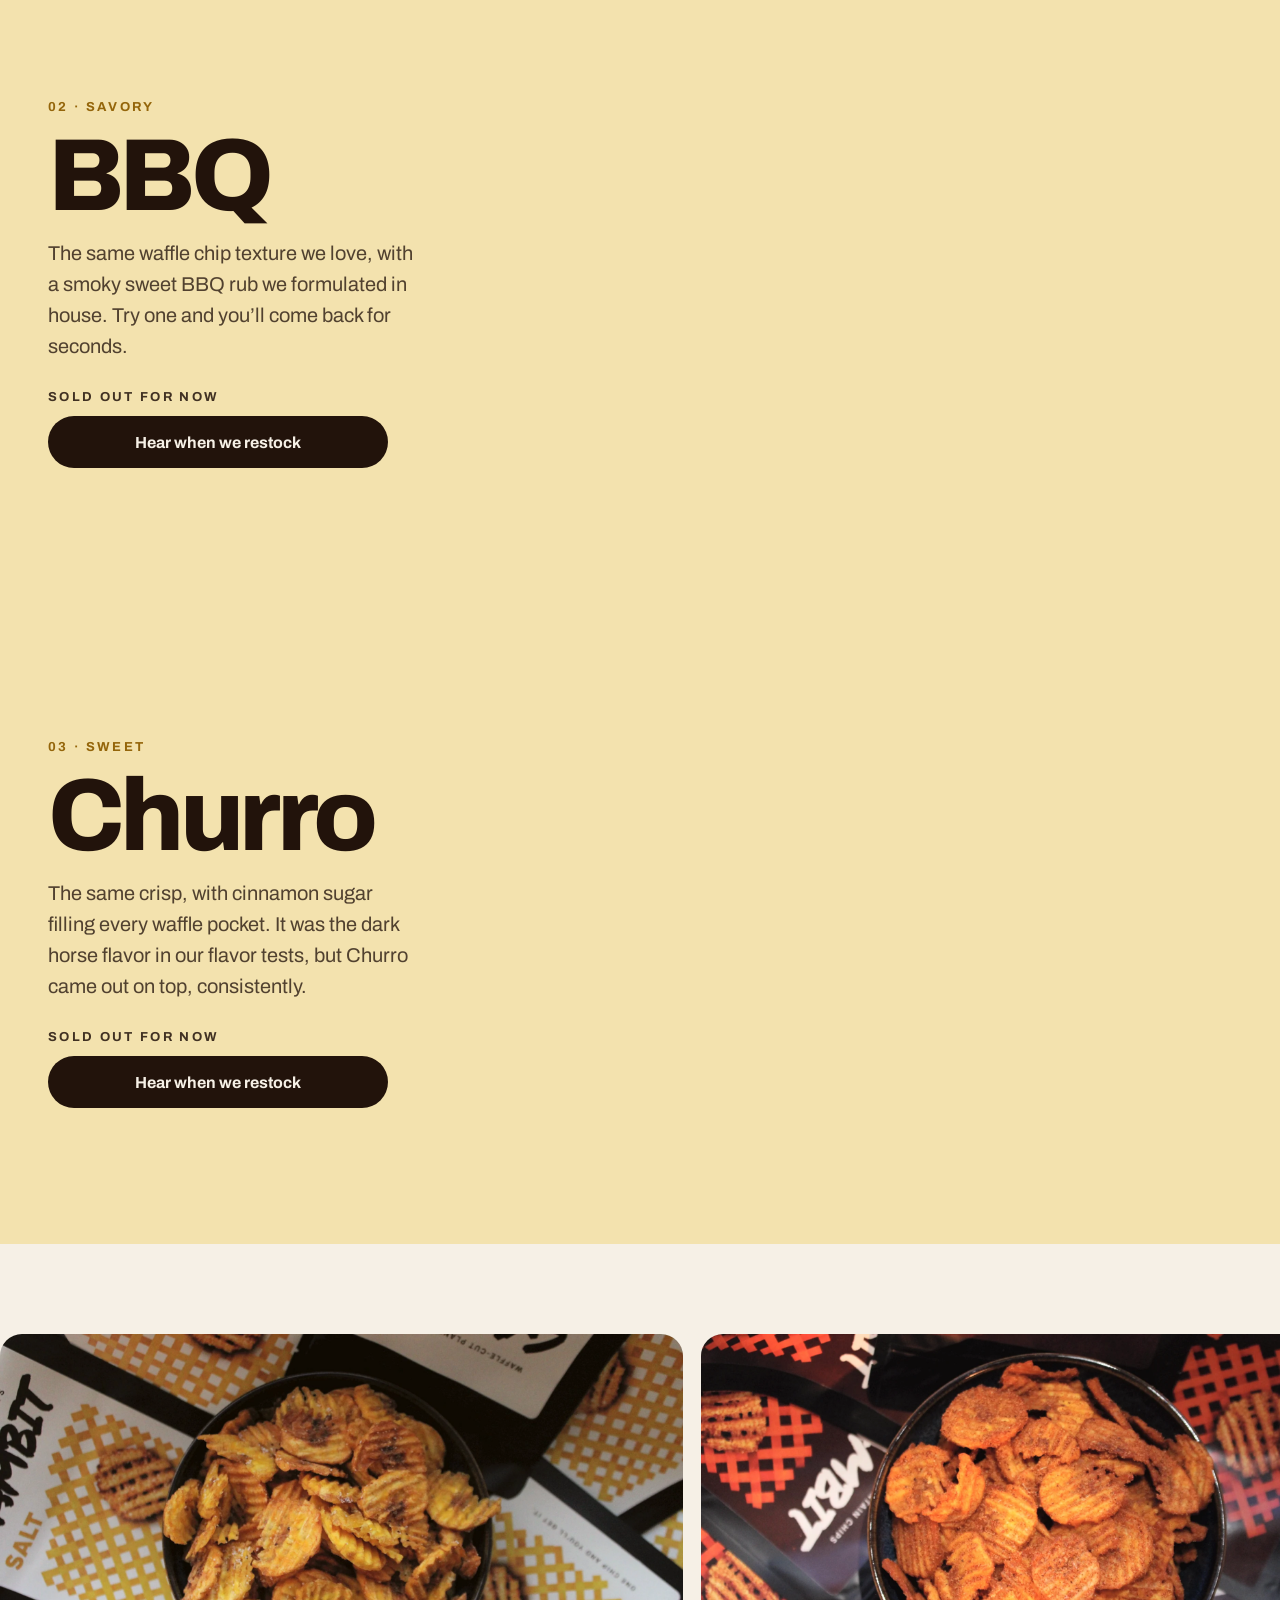
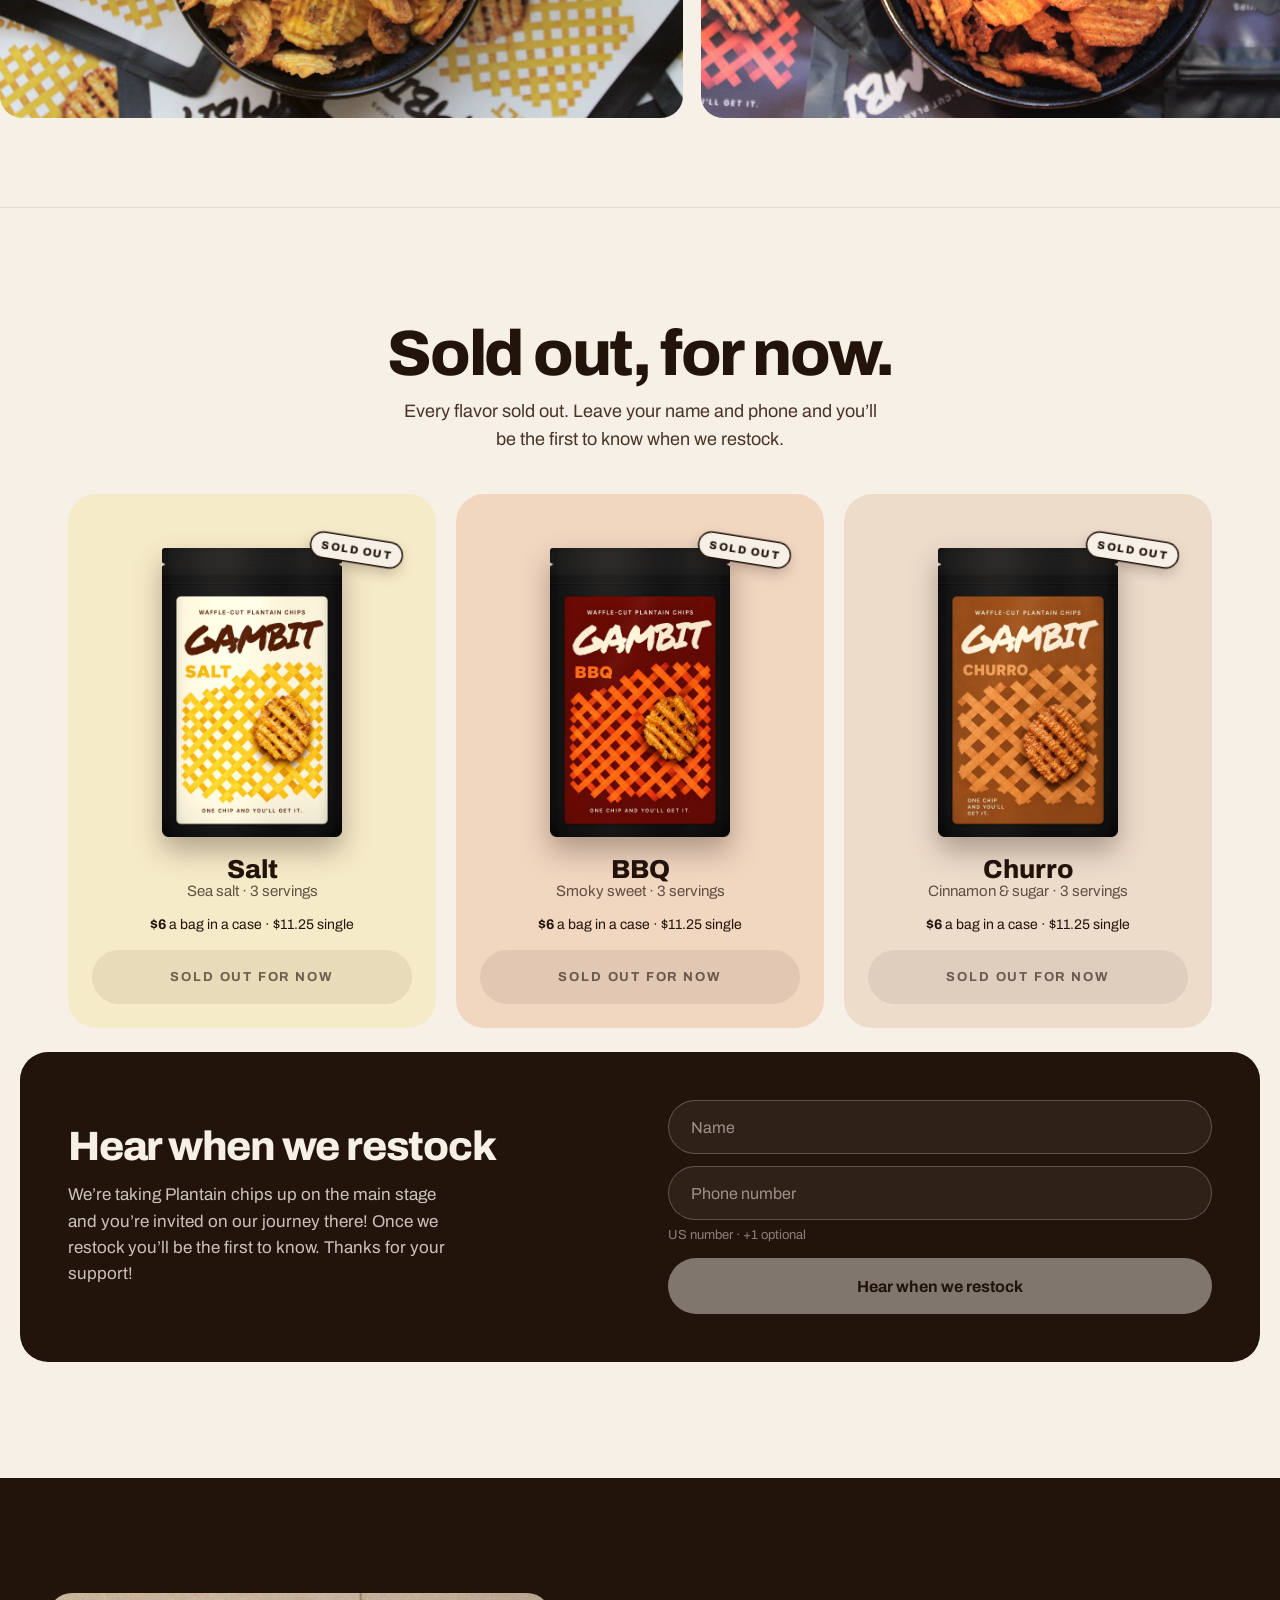
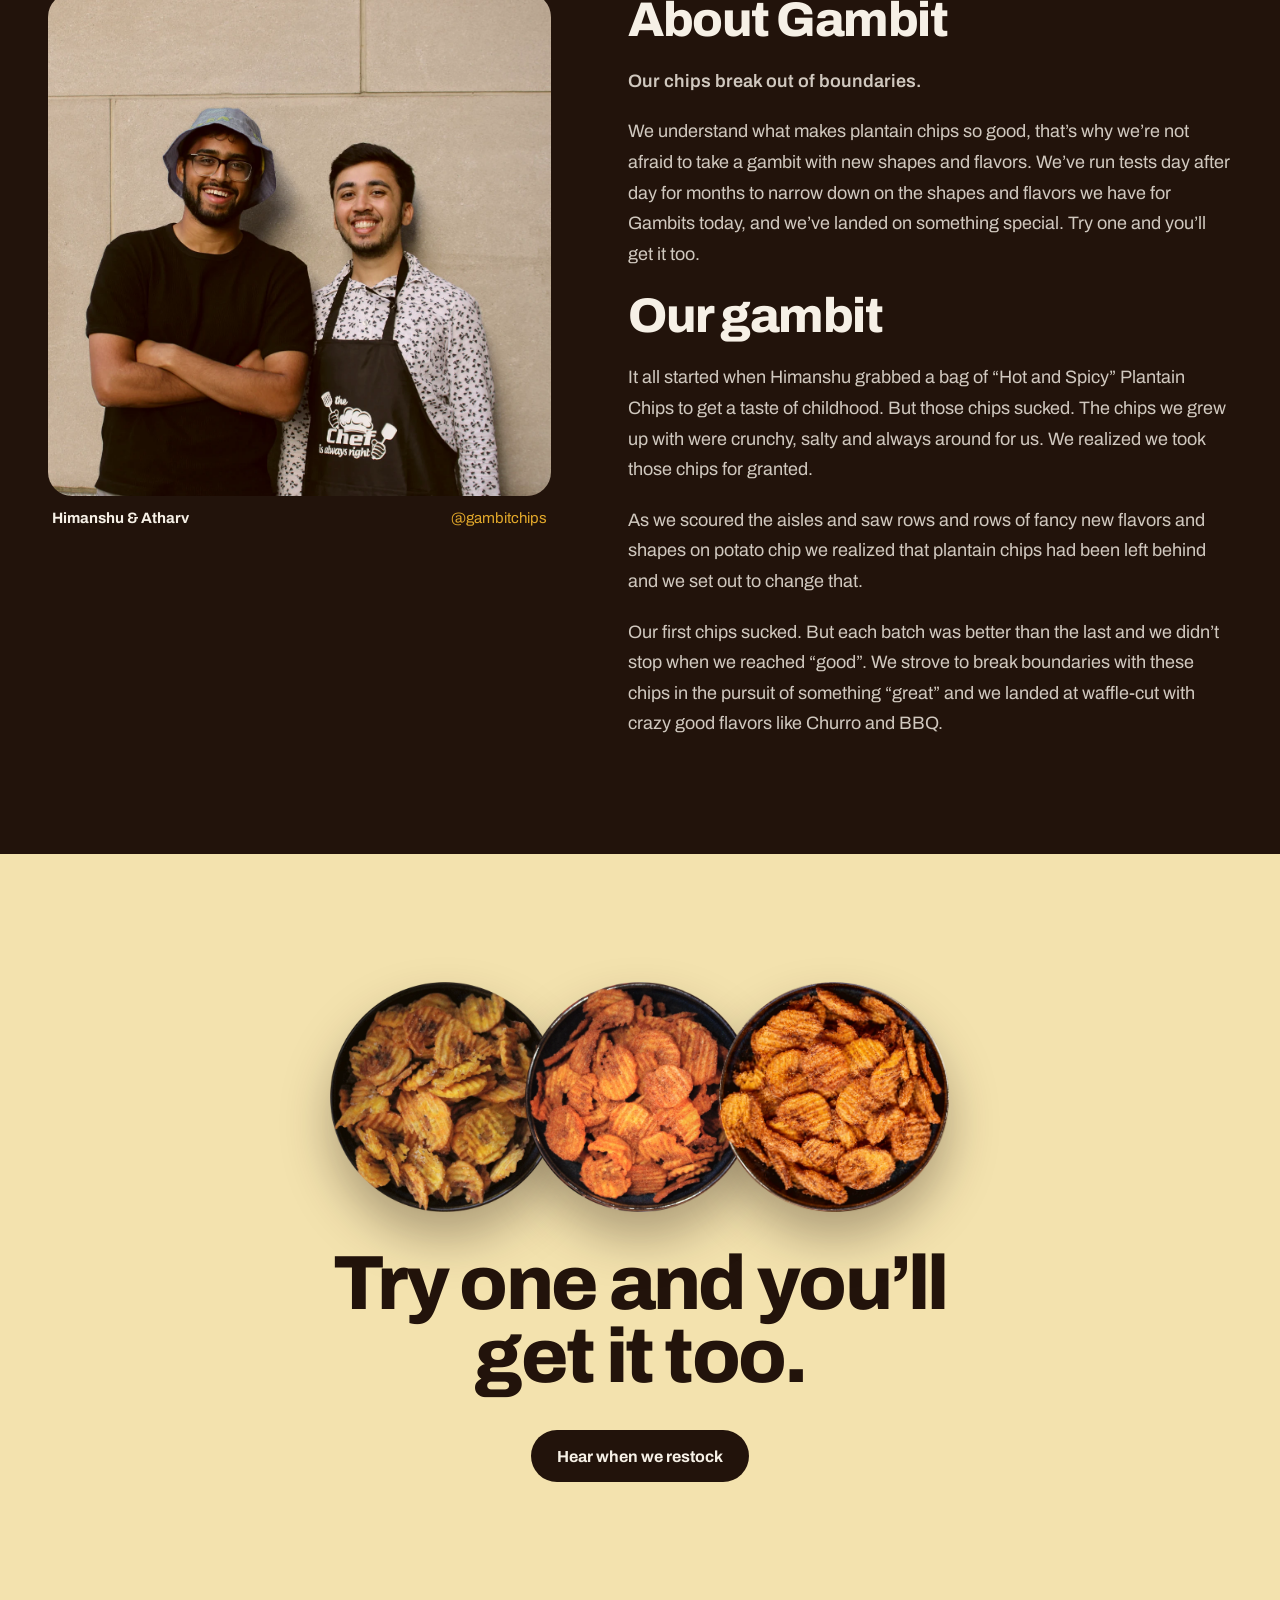
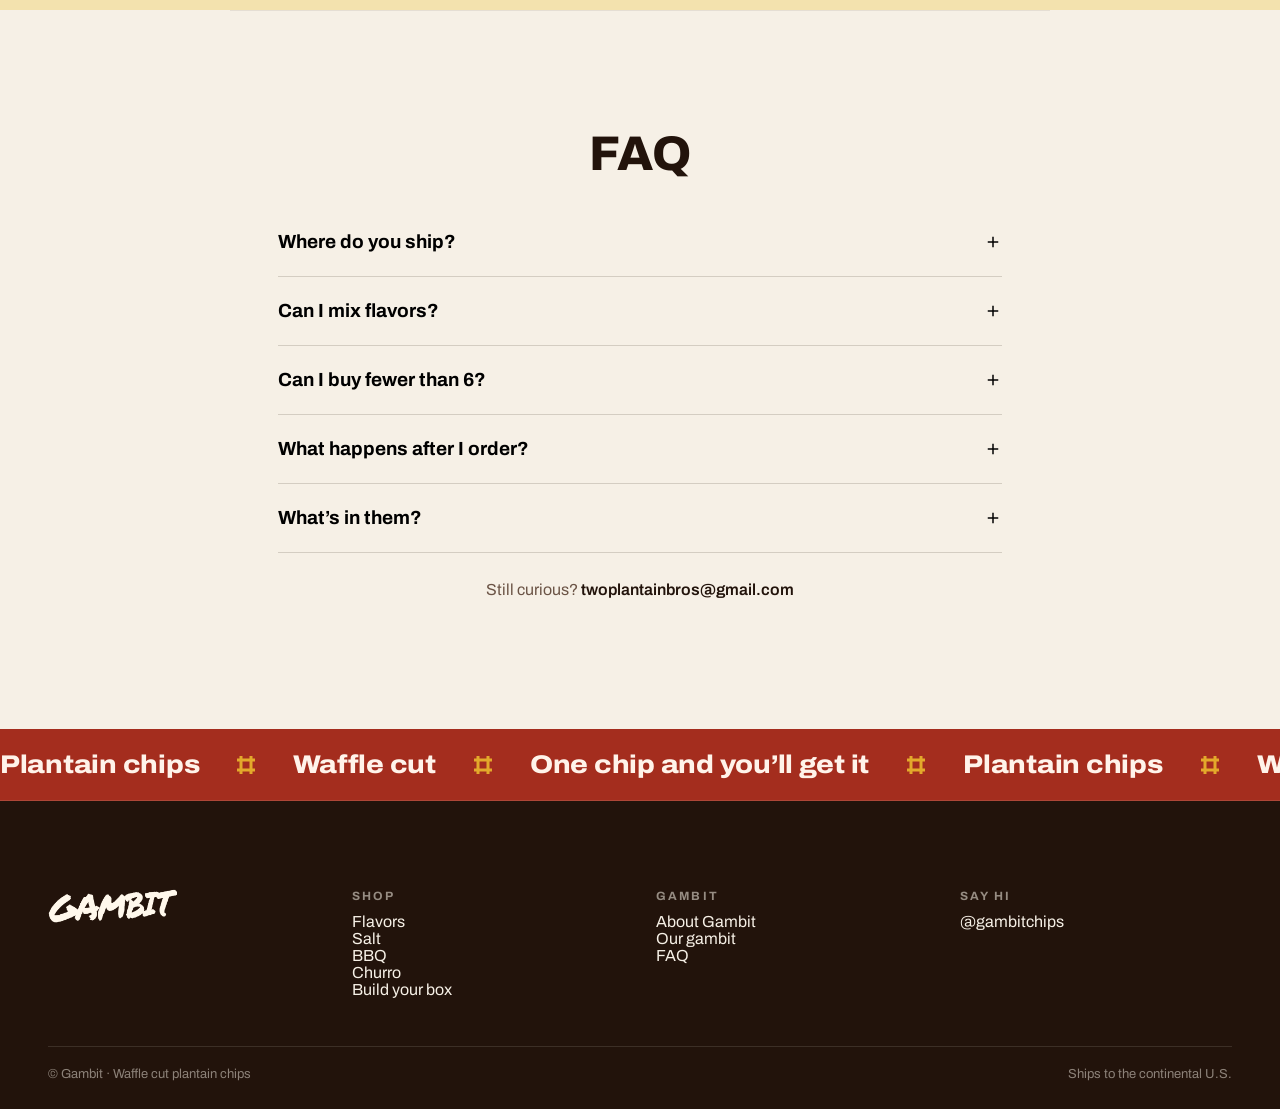
==== commit f87b4743: "Point Instagram links to @gambitchips. Update header, about, footer, schema sameAs, and LLM context " ====
--- a/index.html
+++ b/index.html
@@ -45,7 +45,7 @@
             "name": "Gambit",
             "url": "https://gambitchips.com/",
             "logo": "https://gambitchips.com/assets/logo-dark.png",
-            "sameAs": ["https://www.instagram.com/twoplantainbros/"],
+            "sameAs": ["https://www.instagram.com/gambitchips/"],
             "email": "twoplantainbros@gmail.com"
           },
           {
@@ -104,8 +104,8 @@
         </div>
         <a
           class="g-header__ig"
-          href="https://www.instagram.com/twoplantainbros/"
-          aria-label="Gambit on Instagram, @twoplantainbros"
+          href="https://www.instagram.com/gambitchips/"
+          aria-label="Gambit on Instagram, @gambitchips"
         >
           <svg width="20" height="20" viewBox="0 0 24 24" fill="none" stroke="currentColor" stroke-width="1.8" aria-hidden="true">
             <rect x="3" y="3" width="18" height="18" rx="5"></rect>
@@ -698,7 +698,7 @@
             </figure>
             <div class="g-about__cap">
               <span style="font-weight: 700">Himanshu &amp; Atharv</span>
-              <a href="https://www.instagram.com/twoplantainbros/" class="g-link">@twoplantainbros</a>
+              <a href="https://www.instagram.com/gambitchips/" class="g-link">@gambitchips</a>
             </div>
           </div>
           <div class="g-about__copy" style="display: flex; flex-direction: column; gap: 20px">
@@ -837,7 +837,7 @@
         </div>
         <div>
           <div class="g-footer__col-title">Say hi</div>
-          <a href="https://www.instagram.com/twoplantainbros/" class="g-link" style="display: block">@twoplantainbros</a>
+          <a href="https://www.instagram.com/gambitchips/" class="g-link" style="display: block">@gambitchips</a>
         </div>
       </div>
       <div class="g-footer__legal">
